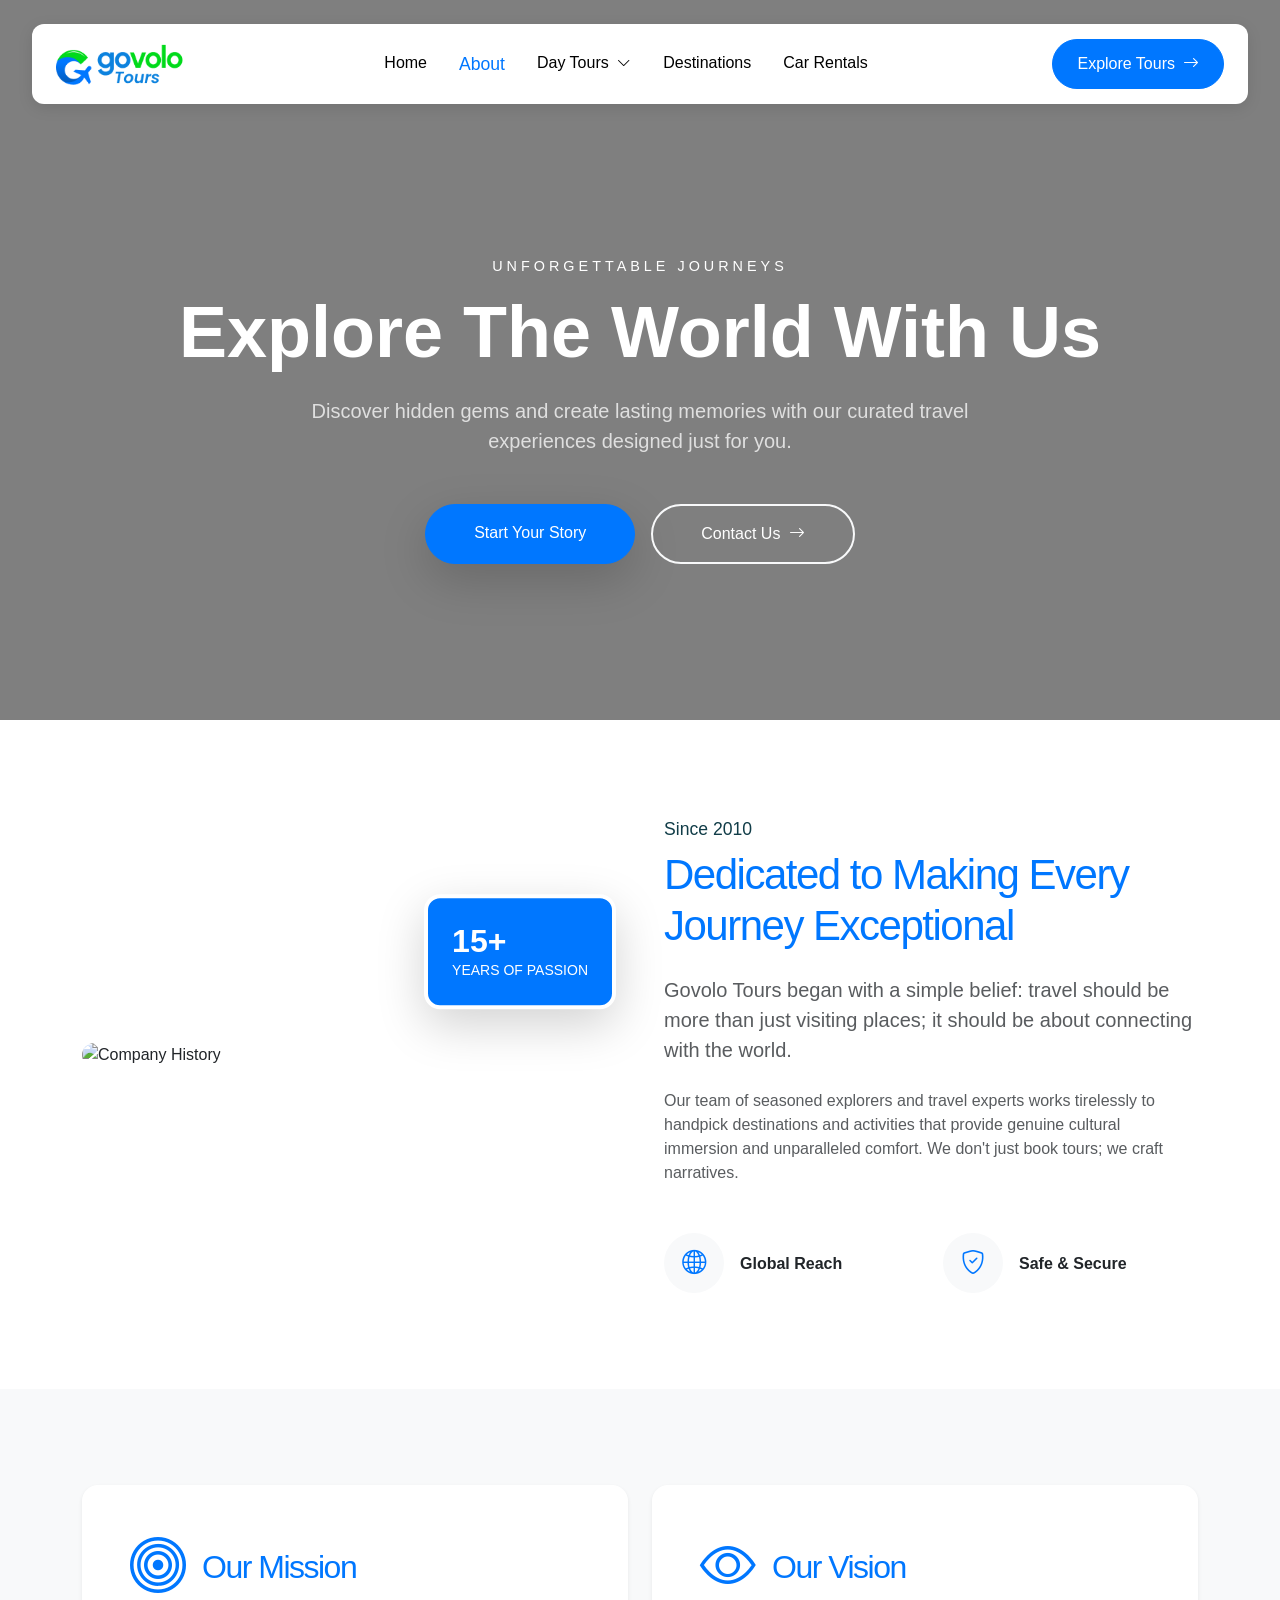
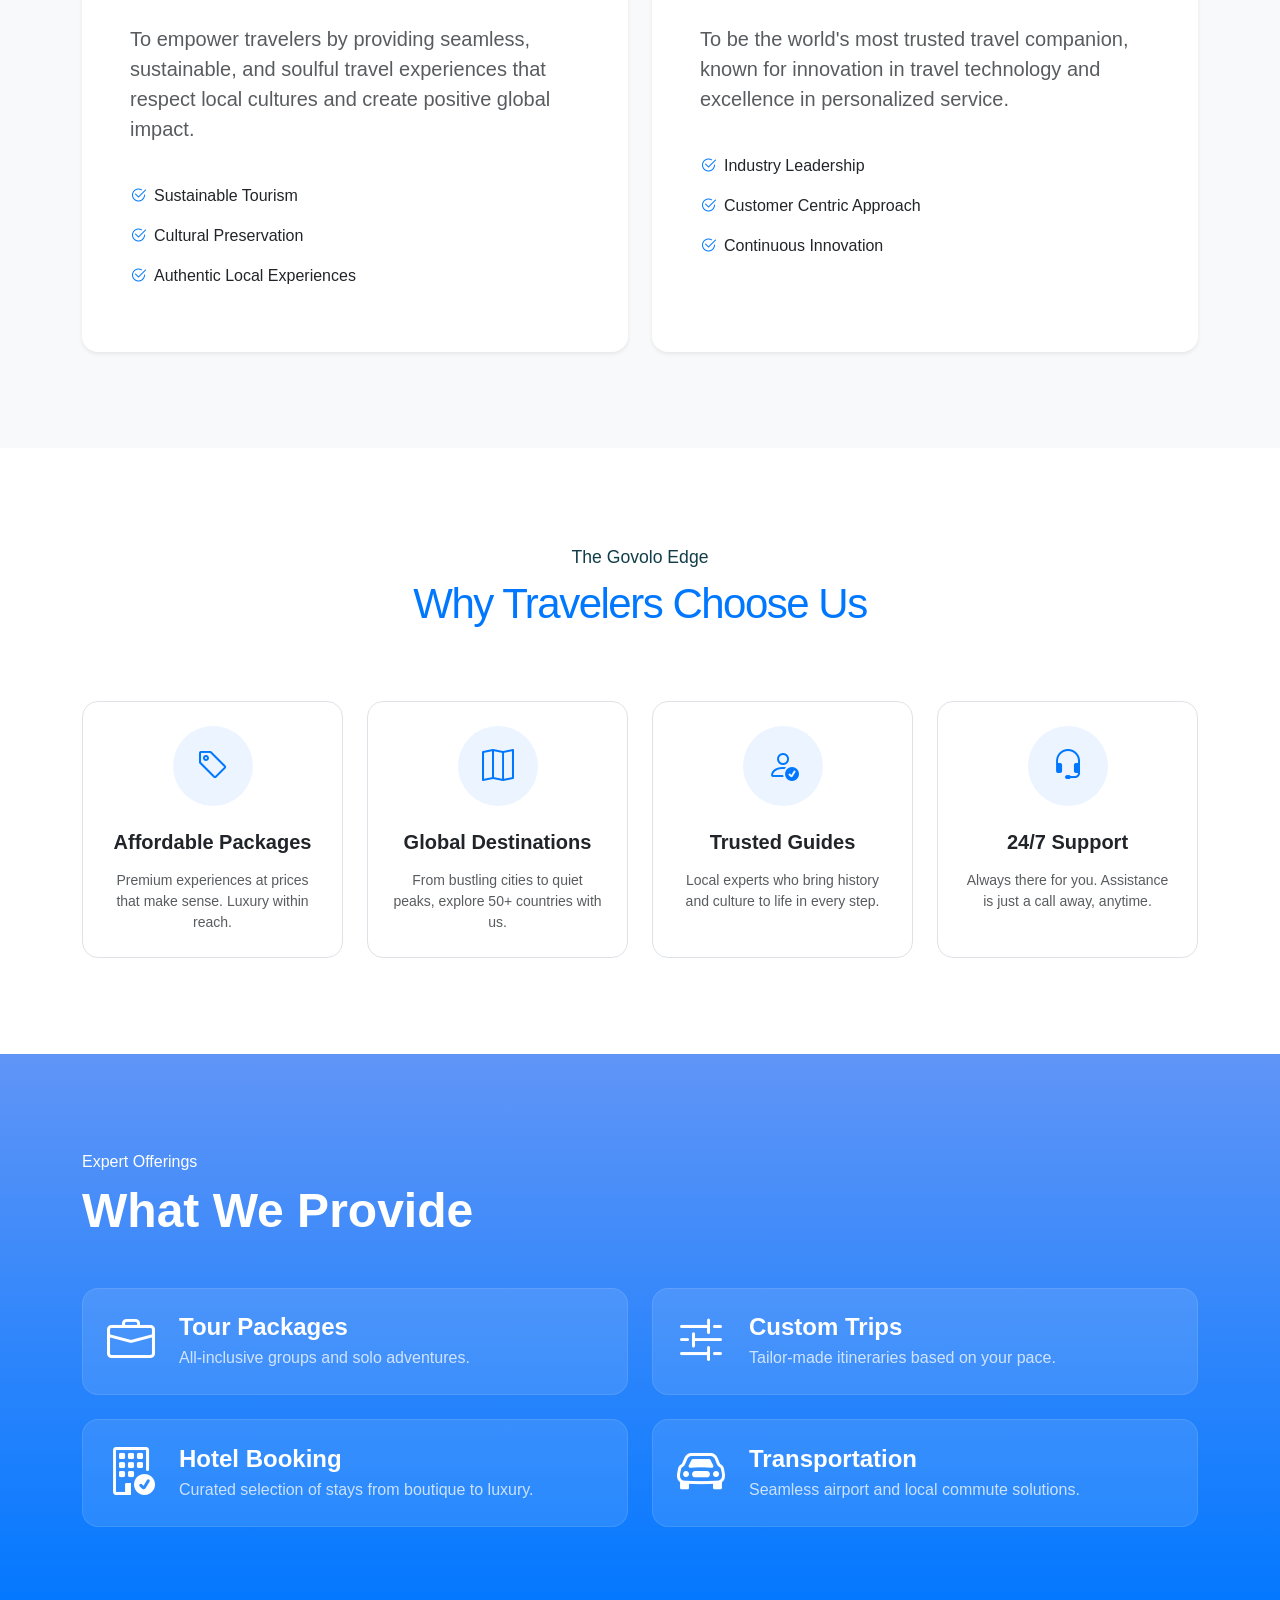
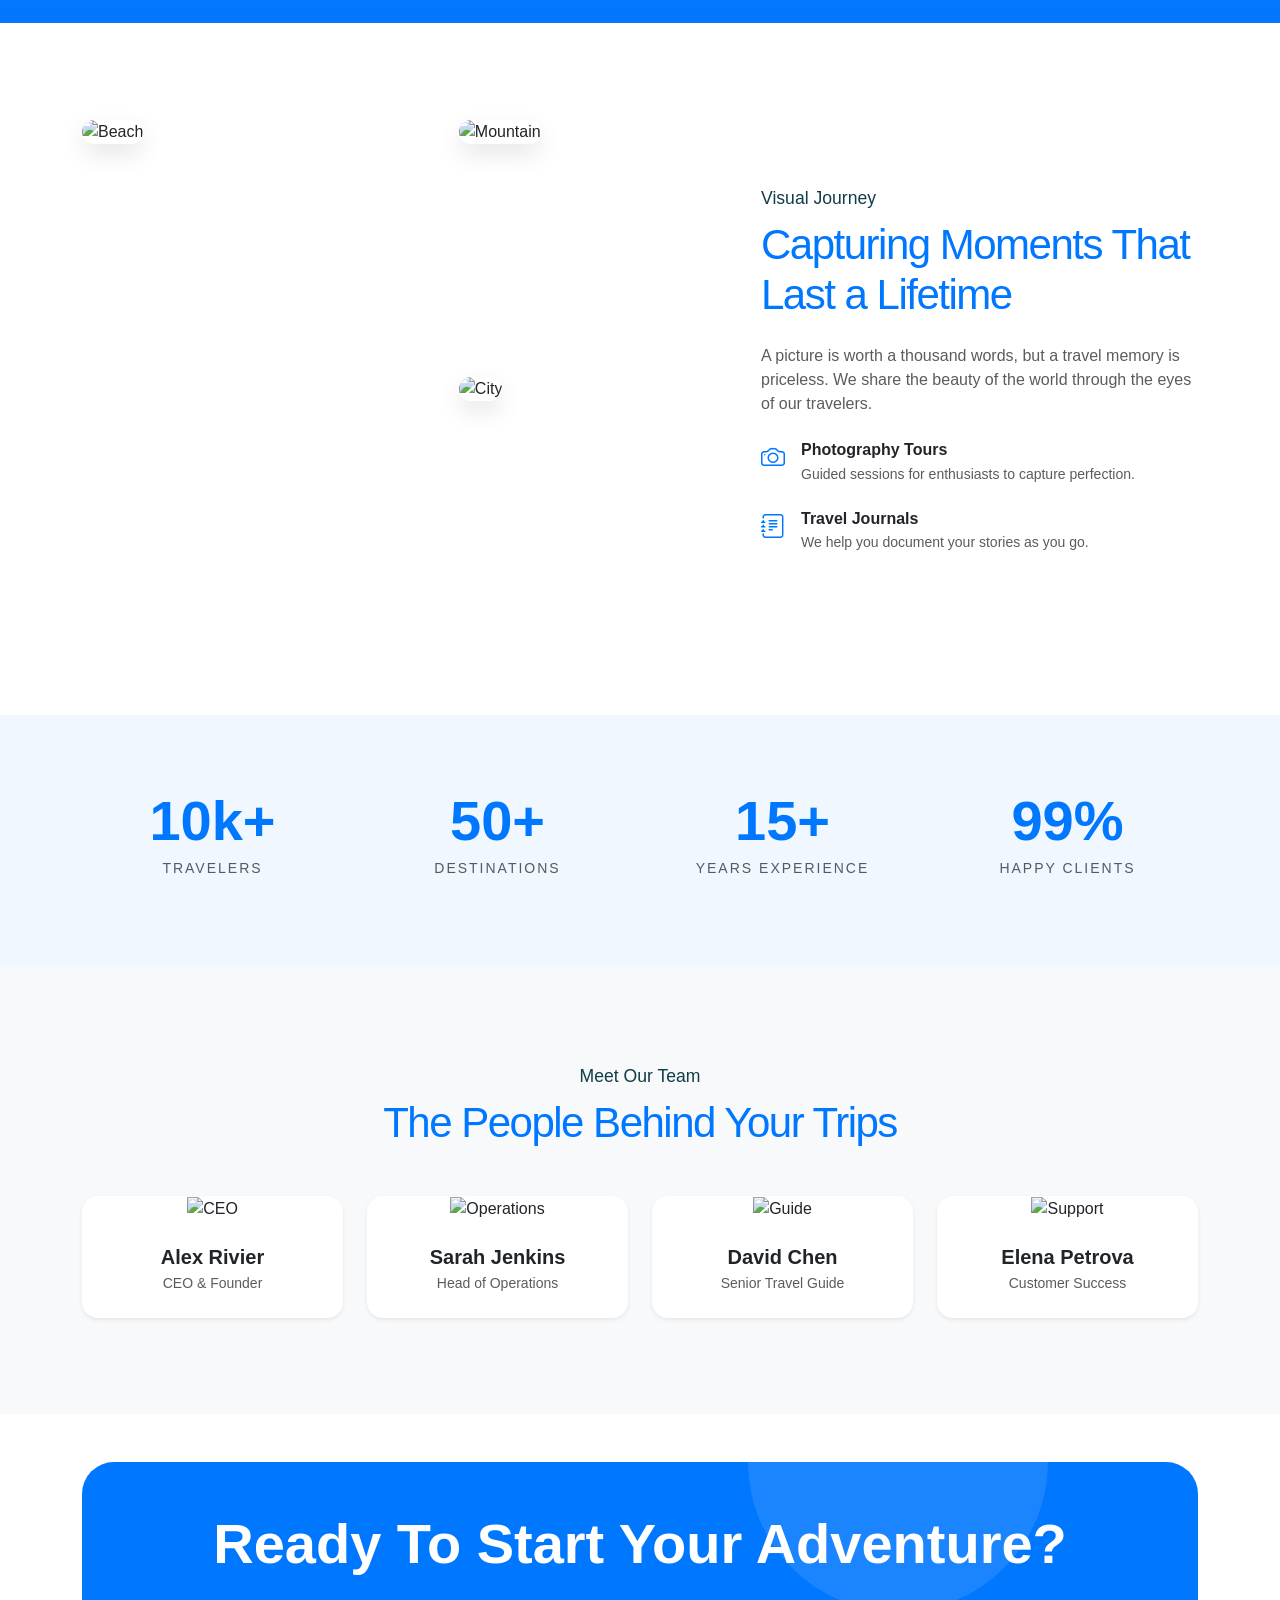
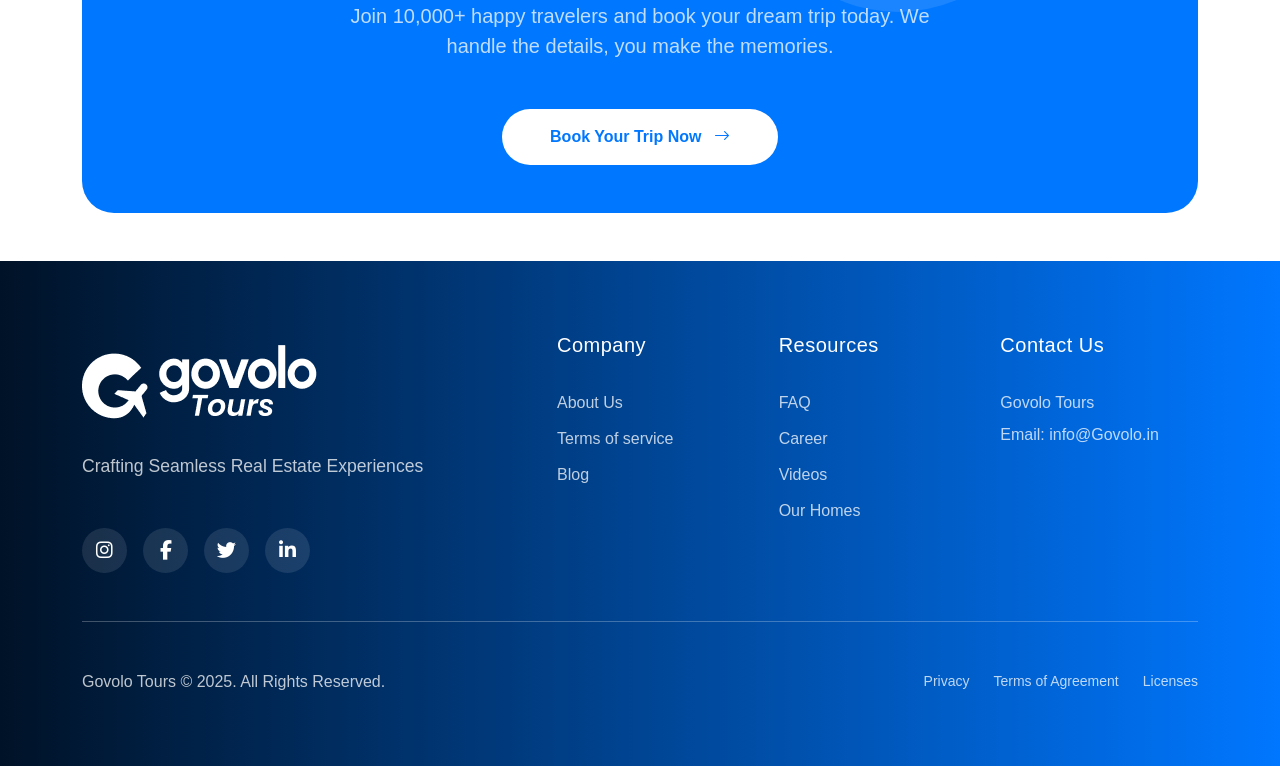
==== aboutus.html @ e5b19847 "about" ====
<!DOCTYPE html>
<html lang="en">

<head>
    <meta charset="UTF-8">
    <meta name="viewport" content="width=device-width, initial-scale=1.0">
    <title>About Us | Govolo Tours</title>
    <!-- Bootstrap 5 CSS -->
    <link href="https://cdn.jsdelivr.net/npm/bootstrap@5.3.2/dist/css/bootstrap.min.css" rel="stylesheet">
    <!-- Bootstrap Icons -->
    <link rel="stylesheet" href="https://cdn.jsdelivr.net/npm/bootstrap-icons@1.11.3/font/bootstrap-icons.min.css">
    <!-- Font Awesome -->
    <link rel="stylesheet" href="https://cdnjs.cloudflare.com/ajax/libs/font-awesome/6.4.2/css/all.min.css">
    <!-- Clash Grotesk Font -->
    <link href="https://api.fontshare.com/v2/css?f[]=clash-grotesk@400,500,600,700&display=swap" rel="stylesheet">
    <!-- AOS CSS -->
    <link href="https://unpkg.com/aos@2.3.4/dist/aos.css" rel="stylesheet">
    
    <!-- Custom CSS -->
    <link rel="stylesheet" href="style.css">
    <link rel="stylesheet" href="aboutus.css">
</head>

<body>

    <!-- Desktop & Mobile Navbar (Copied from index.html) -->
    <nav class="navbar navbar-expand-lg fixed-top custom-navbar navbar-scrolled">
        <div class="container-fluid px-3">
            <!-- Brand -->
            <a class="navbar-brand d-flex align-items-center" href="index.html">
                <img src="assets/Group_1.png" alt="Govolo Tours">
            </a>

            <!-- Mobile Toggle Button -->
            <button class="navbar-toggler border-0 shadow-none d-lg-none p-0" type="button" data-bs-toggle="offcanvas"
                data-bs-target="#mobileDrawer" aria-controls="mobileDrawer">
                <span class="navbar-toggler-icon"></span>
            </button>

            <!-- Desktop Menu -->
            <div class="collapse navbar-collapse d-none d-lg-flex" id="desktopNav">
                <ul class="navbar-nav mx-auto mb-2 mb-lg-0 gap-3">
                    <li class="nav-item">
                        <a class="nav-link" href="index.html">Home</a>
                    </li>
                    <li class="nav-item">
                        <a class="nav-link active" aria-current="page" href="aboutus.html">About</a>
                    </li>
                    <li class="nav-item dropdown hover-dropdown">
                        <a class="nav-link" href="#" role="button" aria-expanded="false">
                            Day Tours <i class="bi bi-chevron-down ms-1 small dropdown-icon"></i>
                        </a>
                        <ul class="dropdown-menu">
                            <li><a class="dropdown-item" href="#">City Tours</a></li>
                            <li><a class="dropdown-item" href="#">Nature Walks</a></li>
                            <li><hr class="dropdown-divider"></li>
                            <li><a class="dropdown-item" href="#">Special Offers</a></li>
                        </ul>
                    </li>
                    <li class="nav-item">
                        <a class="nav-link" href="#">Destinations</a>
                    </li>
                    <li class="nav-item">
                        <a class="nav-link" href="#">Car Rentals</a>
                    </li>
                </ul>
                <div class="d-flex align-items-center">
                    <button class="btn btn-primary rounded-pill px-4 nav-explore-btn" type="button">Explore Tours <i
                            class="bi bi-arrow-right ms-2 align-text-bottom"></i></button>
                </div>
            </div>
        </div>
    </nav>

    <!-- Custom Mobile Drawer (Offcanvas) -->
    <div class="offcanvas offcanvas-start custom-mobile-drawer border-0 shadow-sm" tabindex="-1" id="mobileDrawer"
        aria-labelledby="mobileDrawerLabel">
        <div class="offcanvas-header border-bottom-0 mt-2 px-4">
            <h5 class="offcanvas-title" id="mobileDrawerLabel">
                <img src="assets/Group_1.png" alt="Govolo Tours" style="height: 36px; width: auto;">
            </h5>
            <button type="button" class="btn-close shadow-none p-2" data-bs-dismiss="offcanvas"
                aria-label="Close"></button>
        </div>
        <div class="offcanvas-body px-4 pt-1">
            <div class="accordion accordion-flush mobile-nav-accordion" id="mobileNavAccordion">
                <div class="nav-item mb-3">
                    <a class="nav-link fs-5" href="index.html">Home</a>
                </div>
                <div class="nav-item mb-3">
                    <a class="nav-link active fs-5" href="aboutus.html">About</a>
                </div>
                <!-- Accordion for Mobile Dropdown -->
                <div class="accordion-item border-0 mb-3 bg-transparent">
                    <h2 class="accordion-header" id="headingDayTours">
                        <button class="accordion-button collapsed px-0 py-0 shadow-none bg-transparent fs-5"
                            type="button" data-bs-toggle="collapse" data-bs-target="#collapseDayTours"
                            aria-expanded="false" aria-controls="collapseDayTours">
                            Day Tours
                        </button>
                    </h2>
                    <div id="collapseDayTours" class="accordion-collapse collapse" aria-labelledby="headingDayTours"
                        data-bs-parent="#mobileNavAccordion">
                        <div class="accordion-body px-3 py-2 mt-2 border-start border-2 border-light">
                            <ul class="list-unstyled mb-0 d-flex flex-column gap-3">
                                <li><a href="#" class="text-decoration-none text-muted py-1 d-block nav-sublink">City Tours</a></li>
                                <li><a href="#" class="text-decoration-none text-muted py-1 d-block nav-sublink">Nature Walks</a></li>
                                <li><a href="#" class="text-decoration-none text-muted py-1 d-block nav-sublink">Special Offers</a></li>
                            </ul>
                        </div>
                    </div>
                </div>
                <div class="nav-item mb-3">
                    <a class="nav-link fs-5" href="#">Destinations</a>
                </div>
                <div class="nav-item mb-3">
                    <a class="nav-link fs-5" href="#">Car Rentals</a>
                </div>
            </div>

            <button
                class="btn btn-primary rounded-pill w-100 py-3 mt-4 fs-6 d-flex align-items-center justify-content-center mobile-explore-btn"
                type="button">
                Explore Tours <i class="bi bi-arrow-right ms-2"></i>
            </button>
        </div>
    </div>

    <section class="about-hero d-flex align-items-center justify-content-center text-center text-white">
        <div class="container" data-aos="fade-up" data-aos-duration="1000">
            <p class="hero-label text-uppercase tracking-wider mb-3">Unforgettable Journeys</p>
            <h1 class="display-2 fw-semibold mb-4 hero-main-title">Explore The World With Us</h1>
            <p class="lead mb-5 mx-auto opacity-75 hero-desc" style="max-width: 700px;">
                Discover hidden gems and create lasting memories with our curated travel experiences designed just for you.
            </p>
            <div class="d-flex justify-content-center gap-3">
                <a href="#about-company" class="btn btn-primary rounded-pill px-md-5 px-4 py-3 shadow-lg">Start Your Story</a>
                <a href="#" class="btn btn-outline-light rounded-pill px-md-5 px-3 py-3 text-white border-2">Contact Us <i class="bi bi-arrow-right ms-1"></i></a>
            </div>
        </div>
    </section>

    <section id="about-company" class="py-5 section-padding overflow-hidden">
        <div class="container py-lg-5">
            <div class="row align-items-center g-5">
                <div class="col-lg-6" data-aos="fade-right">
                    <div class="about-img-wrapper position-relative">
                        <img src="https://images.unsplash.com/photo-1488646953014-85cb44e25828?q=80&w=1935&auto=format&fit=crop" 
                             alt="Company History" class="img-fluid rounded-4 shadow-xl main-about-img">
                        <div class="experience-badge bg-primary text-white p-4 rounded-4 shadow-lg position-absolute bottom-0 end-0 translate-middle-y me-n4">
                            <h2 class="mb-0 fw-bold">15+</h2>
                            <p class="mb-0 text-uppercase small">Years of Passion</p>
                        </div>
                    </div>
                </div>
                <div class="col-lg-6" data-aos="fade-left">
                    <p class="section-subtitle">Since 2010</p>
                    <h2 class="section-title mb-4">Dedicated to Making Every Journey Exceptional</h2>
                    <p class="text-muted mb-4 lead font-secondary">
                        Govolo Tours began with a simple belief: travel should be more than just visiting places; it should be about connecting with the world.
                    </p>
                    <p class="text-muted mb-5">
                        Our team of seasoned explorers and travel experts works tirelessly to handpick destinations and activities that provide genuine cultural immersion and unparalleled comfort. We don't just book tours; we craft narratives.
                    </p>
                    <div class="row g-4">
                        <div class="col-sm-6">
                            <div class="d-flex align-items-center gap-3">
                                <div class="icon-box bg-light text-primary rounded-circle p-3">
                                    <i class="bi bi-globe2 fs-4"></i>
                                </div>
                                <h6 class="mb-0 fw-semibold">Global Reach</h6>
                            </div>
                        </div>
                        <div class="col-sm-6">
                            <div class="d-flex align-items-center gap-3">
                                <div class="icon-box bg-light text-primary rounded-circle p-3">
                                    <i class="bi bi-shield-check fs-4"></i>
                                </div>
                                <h6 class="mb-0 fw-semibold">Safe & Secure</h6>
                            </div>
                        </div>
                    </div>
                </div>
            </div>
        </div>
    </section>

    <section class="bg-light py-5 section-padding">
        <div class="container py-lg-5">
            <div class="row g-4">
                <div class="col-lg-6" data-aos="fade-up" data-aos-delay="100">
                    <div class="card border-0 rounded-4 shadow-sm h-100 p-4 p-md-5">
                        <div class="d-flex align-items-center mb-4">
                            <div class="mission-icon me-3">
                                <i class="bi bi-bullseye text-primary display-4"></i>
                            </div>
                            <h3 class="mb-0 section-title fs-2">Our Mission</h3>
                        </div>
                        <p class="text-muted fs-5">
                            To empower travelers by providing seamless, sustainable, and soulful travel experiences that respect local cultures and create positive global impact.
                        </p>
                        <ul class="list-unstyled mt-4 d-flex flex-column gap-3">
                            <li class="d-flex align-items-center gap-2"><i class="bi bi-check2-circle text-primary"></i> Sustainable Tourism</li>
                            <li class="d-flex align-items-center gap-2"><i class="bi bi-check2-circle text-primary"></i> Cultural Preservation</li>
                            <li class="d-flex align-items-center gap-2"><i class="bi bi-check2-circle text-primary"></i> Authentic Local Experiences</li>
                        </ul>
                    </div>
                </div>
                <div class="col-lg-6" data-aos="fade-up" data-aos-delay="300">
                    <div class="card border-0 rounded-4 shadow-sm h-100 p-4 p-md-5">
                        <div class="d-flex align-items-center mb-4">
                            <div class="mission-icon me-3">
                                <i class="bi bi-eye text-primary display-4"></i>
                            </div>
                            <h3 class="mb-0 section-title fs-2">Our Vision</h3>
                        </div>
                        <p class="text-muted fs-5">
                            To be the world's most trusted travel companion, known for innovation in travel technology and excellence in personalized service.
                        </p>
                        <ul class="list-unstyled mt-4 d-flex flex-column gap-3">
                            <li class="d-flex align-items-center gap-2"><i class="bi bi-check2-circle text-primary"></i> Industry Leadership</li>
                            <li class="d-flex align-items-center gap-2"><i class="bi bi-check2-circle text-primary"></i> Customer Centric Approach</li>
                            <li class="d-flex align-items-center gap-2"><i class="bi bi-check2-circle text-primary"></i> Continuous Innovation</li>
                        </ul>
                    </div>
                </div>
            </div>
        </div>
    </section>

    <section class="py-5 section-padding">
        <div class="container py-lg-5 text-center">
            <p class="section-subtitle">The Govolo Edge</p>
            <h2 class="section-title mb-5">Why Travelers Choose Us</h2>
            <div class="row g-4 mt-2">
                <!-- Affordable Packages -->
                <div class="col-md-6 col-lg-3" data-aos="zoom-in" data-aos-delay="100">
                    <div class="feature-card p-4 rounded-4 border h-100 transition-all">
                        <div class="feature-icon-lg mb-4 text-primary bg-primary-light rounded-circle mx-auto">
                            <i class="bi bi-tag fs-2"></i>
                        </div>
                        <h5 class="fw-semibold mb-3">Affordable Packages</h5>
                        <p class="text-muted small mb-0">Premium experiences at prices that make sense. Luxury within reach.</p>
                    </div>
                </div>
                <!-- Worldwide Destinations -->
                <div class="col-md-6 col-lg-3" data-aos="zoom-in" data-aos-delay="200">
                    <div class="feature-card p-4 rounded-4 border h-100 transition-all">
                        <div class="feature-icon-lg mb-4 text-primary bg-primary-light rounded-circle mx-auto">
                            <i class="bi bi-map fs-2"></i>
                        </div>
                        <h5 class="fw-semibold mb-3">Global Destinations</h5>
                        <p class="text-muted small mb-0">From bustling cities to quiet peaks, explore 50+ countries with us.</p>
                    </div>
                </div>
                <!-- Trusted Guides -->
                <div class="col-md-6 col-lg-3" data-aos="zoom-in" data-aos-delay="300">
                    <div class="feature-card p-4 rounded-4 border h-100 transition-all">
                        <div class="feature-icon-lg mb-4 text-primary bg-primary-light rounded-circle mx-auto">
                            <i class="bi bi-person-check fs-2"></i>
                        </div>
                        <h5 class="fw-semibold mb-3">Trusted Guides</h5>
                        <p class="text-muted small mb-0">Local experts who bring history and culture to life in every step.</p>
                    </div>
                </div>
                <!-- 24/7 Support -->
                <div class="col-md-6 col-lg-3" data-aos="zoom-in" data-aos-delay="400">
                    <div class="feature-card p-4 rounded-4 border h-100 transition-all">
                        <div class="feature-icon-lg mb-4 text-primary bg-primary-light rounded-circle mx-auto">
                            <i class="bi bi-headset fs-2"></i>
                        </div>
                        <h5 class="fw-semibold mb-3">24/7 Support</h5>
                        <p class="text-muted small mb-0">Always there for you. Assistance is just a call away, anytime.</p>
                    </div>
                </div>
            </div>
        </div>
    </section>


    <section class="provide-section py-5 section-padding position-relative">
        <div class="container py-lg-5">
            <div class="row mb-5">
                <div class="col-lg-6">
                    <p class="text-white fw-medium mb-2">Expert Offerings</p>
                    <h2 class="display-5  mb-0">What We Provide</h2>
                </div>
            </div>
            <div class="row g-4 overflow-hidden">
                <div class="col-md-6" data-aos="fade-up" data-aos-delay="100">
                    <div class="service-strip d-flex align-items-center p-4 rounded-4 bg-white bg-opacity-10 border border-white border-opacity-10">
                        <div class="service-icon me-4 text-white">
                            <i class="bi bi-briefcase display-5"></i>
                        </div>
                        <div>
                            <h4 class="mb-1 fw-semibold">Tour Packages</h4>
                            <p class="mb-0 text-white shadow-none opacity-75">All-inclusive groups and solo adventures.</p>
                        </div>
                    </div>
                </div>
                <div class="col-md-6" data-aos="fade-up" data-aos-delay="200">
                    <div class="service-strip d-flex align-items-center p-4 rounded-4 bg-white bg-opacity-10 border border-white border-opacity-10">
                        <div class="service-icon me-4 text-white">
                            <i class="bi bi-sliders2 display-5"></i>
                        </div>
                        <div>
                            <h4 class="mb-1 fw-semibold">Custom Trips</h4>
                            <p class="mb-0 opacity-75">Tailor-made itineraries based on your pace.</p>
                        </div>
                    </div>
                </div>
                <div class="col-md-6" data-aos="fade-up" data-aos-delay="300">
                    <div class="service-strip d-flex align-items-center p-4 rounded-4 bg-white bg-opacity-10 border border-white border-opacity-10">
                        <div class="service-icon me-4 text-white">
                            <i class="bi bi-building-check display-5"></i>
                        </div>
                        <div>
                            <h4 class="mb-1 fw-semibold">Hotel Booking</h4>
                            <p class="mb-0 opacity-75">Curated selection of stays from boutique to luxury.</p>
                        </div>
                    </div>
                </div>
                <div class="col-md-6" data-aos="fade-up" data-aos-delay="400">
                    <div class="service-strip d-flex align-items-center p-4 rounded-4 bg-white bg-opacity-10 border border-white border-opacity-10">
                        <div class="service-icon me-4 text-white">
                            <i class="bi bi-car-front display-5"></i>
                        </div>
                        <div>
                            <h4 class="mb-1 fw-semibold">Transportation</h4>
                            <p class="mb-0 opacity-75">Seamless airport and local commute solutions.</p>
                        </div>
                    </div>
                </div>
            </div>
        </div>
    </section>

    <section class="py-5 section-padding">
        <div class="container py-lg-5">
            <div class="row align-items-center g-md-5 g-3">
                <div class="col-lg-7" data-aos="fade">
                    <div class="collage-grid">
                        <div class="collage-item item-1">
                            <img src="https://images.unsplash.com/photo-1507525428034-b723cf961d3e?q=80&w=1473" alt="Beach" class="rounded-4">
                        </div>
                        <div class="collage-item item-2">
                            <img src="https://images.unsplash.com/photo-1519046904884-53103b34b206?q=80&w=1470" alt="Mountain" class="rounded-4">
                        </div>
                        <div class="collage-item item-3">
                            <img src="https://images.unsplash.com/photo-1533105079780-92b9be482077?q=80&w=1374" alt="City" class="rounded-4">
                        </div>
                    </div>
                </div>
                <div class="col-lg-5" data-aos="fade">
                    <p class="section-subtitle">Visual Journey</p>
                    <h2 class="section-title mb-4">Capturing Moments That Last a Lifetime</h2>
                    <p class="text-muted mb-4">
                        A picture is worth a thousand words, but a travel memory is priceless. We share the beauty of the world through the eyes of our travelers.
                    </p>
                    <div class="experience-list">
                        <div class="d-flex align-items-start gap-3 mb-4">
                            <i class="bi bi-camera text-primary fs-4"></i>
                            <div>
                                <h6 class="fw-semibold mb-1">Photography Tours</h6>
                                <p class="small text-muted mb-0">Guided sessions for enthusiasts to capture perfection.</p>
                            </div>
                        </div>
                        <div class="d-flex align-items-start gap-3">
                            <i class="bi bi-journal-text text-primary fs-4"></i>
                            <div>
                                <h6 class="fw-semibold mb-1">Travel Journals</h6>
                                <p class="small text-muted mb-0">We help you document your stories as you go.</p>
                            </div>
                        </div>
                    </div>
                </div>
            </div>
        </div>
    </section>

    

    <section class="stats-bg py-5">
        <div class="container py-4" data-aos="fade-up">
            <div class="row text-center g-4">
                <div class="col-6 col-md-3">
                    <h2 class="display-4  text-primary mb-1">10k+</h2>
                    <p class="text-uppercase small tracking-widest text-muted fw-medium">Travelers</p>
                </div>
                <div class="col-6 col-md-3">
                    <h2 class="display-4  text-primary mb-1">50+</h2>
                    <p class="text-uppercase small tracking-widest text-muted fw-medium">Destinations</p>
                </div>
                <div class="col-6 col-md-3">
                    <h2 class="display-4  text-primary mb-1">15+</h2>
                    <p class="text-uppercase small tracking-widest text-muted fw-medium">Years Experience</p>
                </div>
                <div class="col-6 col-md-3">
                    <h2 class="display-4  text-primary mb-1">99%</h2>
                    <p class="text-uppercase small tracking-widest text-muted fw-medium">Happy Clients</p>
                </div>
            </div>
        </div>
    </section>

    <section class="py-5 section-padding bg-light">
        <div class="container py-lg-5">
            <div class="text-center mb-5">
                <p class="section-subtitle">Meet Our Team</p>
                <h2 class="section-title">The People Behind Your Trips</h2>
            </div>
            <div class="row g-4">
                <div class="col-md-6 col-lg-3" data-aos="fade-up" data-aos-delay="100">
                    <div class="team-card bg-white rounded-4 overflow-hidden border-0 shadow-sm text-center">
                        <img src="https://randomuser.me/api/portraits/men/1.jpg" alt="CEO" class="img-fluid w-100">
                        <div class="p-4">
                            <h5 class="fw-semibold mb-1">Alex Rivier</h5>
                            <p class="text-muted small mb-0">CEO & Founder</p>
                        </div>
                    </div>
                </div>
                <div class="col-md-6 col-lg-3" data-aos="fade-up" data-aos-delay="200">
                    <div class="team-card bg-white rounded-4 overflow-hidden border-0 shadow-sm text-center">
                        <img src="https://randomuser.me/api/portraits/women/2.jpg" alt="Operations" class="img-fluid w-100">
                        <div class="p-4">
                            <h5 class="fw-semibold mb-1">Sarah Jenkins</h5>
                            <p class="text-muted small mb-0">Head of Operations</p>
                        </div>
                    </div>
                </div>
                <div class="col-md-6 col-lg-3" data-aos="fade-up" data-aos-delay="300">
                    <div class="team-card bg-white rounded-4 overflow-hidden border-0 shadow-sm text-center">
                        <img src="https://randomuser.me/api/portraits/men/3.jpg" alt="Guide" class="img-fluid w-100">
                        <div class="p-4">
                            <h5 class="fw-semibold mb-1">David Chen</h5>
                            <p class="text-muted small mb-0">Senior Travel Guide</p>
                        </div>
                    </div>
                </div>
                <div class="col-md-6 col-lg-3" data-aos="fade-up" data-aos-delay="400">
                    <div class="team-card bg-white rounded-4 overflow-hidden border-0 shadow-sm text-center">
                        <img src="https://randomuser.me/api/portraits/women/4.jpg" alt="Support" class="img-fluid w-100">
                        <div class="p-4">
                            <h5 class="fw-semibold mb-1">Elena Petrova</h5>
                            <p class="text-muted small mb-0">Customer Success</p>
                        </div>
                    </div>
                </div>
            </div>
        </div>
    </section>

    <section class="py-5">
        <div class="container">
            <div class="cta-box bg-primary rounded-5 p-5 text-center text-white position-relative overflow-hidden" data-aos="zoom-in">
                <div class="position-relative z-1">
                    <h2 class="display-4 fw-bold mb-4">Ready To Start Your Adventure?</h2>
                    <p class="fs-5 mb-5 opacity-75 mx-auto" style="max-width: 600px;">
                        Join 10,000+ happy travelers and book your dream trip today. We handle the details, you make the memories.
                    </p>
                    <a href="#" class="btn btn-white rounded-pill px-md-5 px-4 py-3 fw-semibold text-primary">Book Your Trip Now <i class="bi bi-arrow-right ms-2"></i></a>
                </div>
                <div class="cta-circle position-absolute top-0 end-0 translate-middle"></div>
            </div>
        </div>
    </section>

    <footer class="footer-section text-white py-5">
        <div class="container py-4">
            <div class="row g-4 gy-5">
                <div class="col-lg-5">
                    <div class="footer-logo mb-4">
                        <img src="assets/footerlogo.png" alt="Govolo Tours Logo" class="img-fluid rounded-2" style="max-height: 120px;">
                    </div>
                    <p class="footer-desc text-white pe-lg-5 mb-5 opacity-75">
                        Crafting Seamless Real Estate Experiences
                    </p>
                    <div class="social-links d-flex gap-3 mt-4">
                        <a href="#" class="social-icon text-white"><i class="fab fa-instagram"></i></a>
                        <a href="#" class="social-icon text-white"><i class="fab fa-facebook-f"></i></a>
                        <a href="#" class="social-icon text-white"><i class="fab fa-twitter"></i></a>
                        <a href="#" class="social-icon text-white"><i class="fab fa-linkedin-in"></i></a>
                    </div>
                </div>

                <div class="col-lg-7">
                    <div class="row g-4">
                        <div class="col-md-4">
                            <h5 class="nav-heading mb-4">Company</h5>
                            <ul class="list-unstyled footer-links">
                                <li><a href="aboutus.html" class="text-white text-decoration-none">About Us</a></li>
                                <li><a href="#" class="text-white text-decoration-none">Terms of service</a></li>
                                <li><a href="#" class="text-white text-decoration-none">Blog</a></li>
                            </ul>
                        </div>
                        <div class="col-md-4">
                            <h5 class="nav-heading mb-4">Resources</h5>
                            <ul class="list-unstyled footer-links">
                                <li><a href="#" class="text-white text-decoration-none">FAQ</a></li>
                                <li><a href="#" class="text-white text-decoration-none">Career</a></li>
                                <li><a href="#" class="text-white text-decoration-none">Videos</a></li>
                                <li><a href="#" class="text-white text-decoration-none">Our Homes</a></li>
                            </ul>
                        </div>
                        <div class="col-md-4">
                            <h5 class="nav-heading mb-4">Contact Us</h5>
                            <p class="mb-2 opacity-75">Govolo Tours</p>
                            <p class="mb-0 opacity-75">Email: info@Govolo.in</p>
                        </div>
                    </div>
                </div>
            </div>

            <hr class="footer-divider my-5">

            <div class="row align-items-center gy-3 text-center text-md-start">
                <div class="col-md-6">
                    <p class="copyright mb-0 opacity-75">Govolo Tours &copy; 2025. All Rights Reserved.</p>
                </div>
                <div class="col-md-6">
                    <div class="d-flex justify-content-center justify-content-md-end gap-4 footer-legal-links">
                        <a href="#" class="text-white text-decoration-none small opacity-75">Privacy</a>
                        <a href="#" class="text-white text-decoration-none small opacity-75">Terms of Agreement</a>
                        <a href="#" class="text-white text-decoration-none small opacity-75">Licenses</a>
                    </div>
                </div>
            </div>
        </div>
    </footer>

    <!-- Scripts -->
    <script src="https://cdnjs.cloudflare.com/ajax/libs/jquery/3.7.1/jquery.min.js"></script>
    <script src="https://unpkg.com/aos@2.3.4/dist/aos.js"></script>
    <script src="https://cdn.jsdelivr.net/npm/bootstrap@5.3.2/dist/js/bootstrap.bundle.min.js"></script>
    <script>
        AOS.init({
            duration: 800,
            easing: 'ease-in-out',
            once: true
        });
    </script>

</body>

</html>
---- style.css ----
/* Color Variables */
:root {
    --primary-blue: #0077FF;
    --navbar-bg: #fff9f9c6;
    --pure-white: #FFFFFF;
    --hover-blue: #2f8bf5;
    --light-gray: #f8f9fa;
    --text-dark: #212529;
}

body {
    font-family: 'Clash Grotesk', sans-serif;
    margin: 0;
    padding: 0;
    overflow-x: hidden;
    color: var(--text-dark);
}

/* Typography Overrides */
h1,
h2,
h3,
h4,
h5,
h6 {
    font-weight: 600;
}

/* ===== Reusable Section Headings ===== */
.section-subtitle {
    font-size: 1.1rem;
    font-weight: 400;
    color: #113D48;
    margin-bottom: 0.5rem;
    font-family: 'Clash Grotesk', sans-serif;
}

.section-title {
    font-size: 42px;
    letter-spacing: -1.5px;
    font-weight: 500;
    color: var(--primary-blue);
    line-height: 1.2;
    margin-bottom: 0;
    font-family: 'Clash Grotesk', sans-serif;
}

@media (max-width: 991px) {
    .section-title {
        font-size: 2.5rem;
    }
}

.text-primary {
    color: var(--primary-blue) !important;
}

.bg-primary {
    background-color: var(--primary-blue) !important;
}

.btn-primary {
    background-color: var(--primary-blue);
    border-color: var(--primary-blue);
}

.btn-primary:hover,
.btn-primary:focus {
    background-color: var(--hover-blue);
    border-color: var(--hover-blue);
}

.text-info {
    color: #40c4ff !important;
}




.navbar-brand img {
    height: clamp(2.5rem, 4vw, 3.5rem);
    width: auto;
}


.custom-navbar {
    /* background-color: var(--navbar-bg); */
    background-color: transparent;

    backdrop-filter: blur(20px);
    border-radius: 12px;
    margin: 1.5rem auto;
    width: 95%;
    max-width: 1400px;
    padding: 0.6rem 0.5rem;
    box-shadow: 0 4px 15px rgba(0, 0, 0, 0.05);
    transition: all 0.3s ease;
    
}

/* Scrolled Navbar Style */
.custom-navbar.navbar-scrolled {
    background-color: #ffffff !important;
    backdrop-filter: none !important;
    box-shadow: 0 4px 15px rgba(0, 0, 0, 0.1) !important;
}

.custom-navbar.navbar-scrolled .nav-link {
    color: #000000 !important;
}

.custom-navbar.navbar-scrolled .navbar-toggler-icon {
    filter: none !important;
}

/* Ensure default toggler is white */
.navbar-toggler-icon {
    filter: invert(1) brightness(200%);
    transition: filter 0.3s ease;
}

@media (max-width: 991px) {
    .custom-navbar {
        padding: 0.5rem 0.5rem;
        margin: 1rem auto;
        border-radius: 10px;
    }
}

.navbar-nav .nav-link {
    color: #ffffff;
    font-weight: 400;
    font-size: 1rem;
    transition: color 0.5s ease-in-out;
}

.navbar-nav .nav-link:hover{
    color: var(--primary-blue) !important;

}
.navbar-nav .nav-link.active {
    color: var(--primary-blue) !important;
    font-size: 1.1rem;
}

.govolo-brand {
    color: var(--text-dark);
    letter-spacing: -0.5px;
}

.dropdown-icon {
    vertical-align: middle;
    transition: transform 0.2s;
}

@media (min-width: 992px) {
    .hover-dropdown:hover .dropdown-menu {
        display: block;
        margin-top: 0;
        animation: fadeIn 0.15s ease-in-out;
    }

    .hover-dropdown:hover .dropdown-icon {
        transform: rotate(180deg);
    }
}

@keyframes fadeIn {
    from {
        opacity: 0;
        transform: translateY(5px);
    }

    to {
        opacity: 1;
        transform: translateY(0);
    }
}

.dropdown-menu {
    border-radius: 8px;
    box-shadow: 0 4px 15px rgba(0, 0, 0, 0.08);
    border: 1px solid rgba(0, 0, 0, 0.05);
    padding: 0.5rem 0;
    min-width: 200px;
    /* z-index: 100; */
}

.dropdown-item {
    font-weight: 500;
    font-size: 0.95rem;
    padding: 0.5rem 1.25rem;
    color: #444;
    transition: all 0.2s;
    border-radius: 8px !important;
    /* background-color: red !important; */
}

.dropdown-item:hover {
    background-color: rgba(0, 119, 255, 0.05);
    color: var(--primary-blue);
}



.nav-explore-btn {
    font-weight: 400 !important;
    font-size: 16px !important;
    display: flex;
    padding: 12px;
    align-items: center;
    justify-content: center;
    align-self: center;

    font-family: 'Clash Grotesk', sans-serif !important;

}

.custom-mobile-drawer {
    width: 85% !important;
    max-width: 380px;
    border-top-right-radius: 16px;
    border-bottom-right-radius: 16px;
    background-color: var(--pure-white);
    /* background-color: transparent; */
    backdrop-filter: blur(20px);

}

.custom-mobile-drawer .nav-link {
    padding-left: 0;
    color: #111;
}

.accordion-button::after {
    background-size: 1rem;
    color: var(--text-dark);
}

.accordion-button:not(.collapsed)::after {
    filter: brightness(0) saturate(100%) invert(32%) sepia(87%) saturate(3089%) hue-rotate(204deg) brightness(101%) contrast(106%);
}

.accordion-button:not(.collapsed) {
    color: var(--primary-blue);
    background-color: transparent;
    box-shadow: none;
}

.nav-sublink {
    font-size: 1rem;
    transition: color 0.2s;
}

.nav-sublink:hover {
    color: var(--primary-blue) !important;
}


/* ===== Hero Section ===== */
.hero-section {
    min-height: 100svh;
}

.hero-content-box {
    text-shadow: 0 2px 8px rgba(0, 0, 0, 0.25);
}

.hero-subtitle {
    letter-spacing: 0.5px;
    opacity: 0.95;
    font-size: 18px;
    font-weight: 400 !important;
}

.hero-title {
    letter-spacing: -1px;
    font-weight: 500 !important;
    font-size: 4rem;
}

.action-btn {
    font-weight: 400 !important;
    transition: all 0.3s ease;
}

.hover-fill:hover {
    background-color: var(--pure-white) !important;
    color: var(--text-dark) !important;
    border-color: var(--pure-white) !important;
}






.slider-bg-container {
    background-color: #000;
    /* Prevent white flash behind images */
}

.slider-bg {
    position: absolute;
    top: 0;
    left: 0;
    width: 100%;
    height: 100%;
    background-size: cover;
    background-position: center;
    background-repeat: no-repeat;
    opacity: 0;
    transition: opacity 1s ease-in-out;
    z-index: 0;
    pointer-events: none;
}



/* .slider-bg {
    position: absolute;
    top: 0;
    left: 0;
    width: 100%;
    height: 100%;

    object-fit: cover;   

    opacity: 0;
    transition: opacity 1s ease-in-out;
    z-index: 0;
    pointer-events: none;
} */

.slider-bg::after {
    content: '';
    position: absolute;
    top: 0;
    left: 0;
    width: 100%;
    height: 100%;
    background: linear-gradient(0deg, rgba(13, 13, 13, 0.5) 0%, rgba(39, 39, 39, 0.392) 50%, rgba(31, 30, 30, 0.529) 100%);
    z-index: 1;
}

.slider-bg.active {
    opacity: 1;
    z-index: 2;
}

/* ===== Slider Arrows Controls (Vertical Stack) ===== */
.pointer-events-none {
    pointer-events: none;
}

.pointer-events-auto {
    pointer-events: auto;
}

.slider-circle {
    width: 50px;
    height: 50px;
    background: rgba(255, 255, 255, 0.1);
    /* Frosted glass look */
    backdrop-filter: blur(8px);
    transition: all 0.3s;
    color: rgba(255, 255, 255, 0.85);
    border-color: rgba(255, 255, 255, 0.4) !important;
}

.slider-circle:hover {
    background: rgba(255, 255, 255, 0.25);
    transform: scale(1.05);
    color: #fff;
    border-color: #fff !important;
}

.track-line,
.track-indicator {
    transition: all 0.5s cubic-bezier(0.25, 0.8, 0.25, 1);
}







.filter-bar-wrapper {
    bottom: 2rem;
}

@media (min-width: 992px) {
    .filter-container {
        max-width: 1100px;
    }
}

.filter-bar {
    background-color: var(--pure-white);
    border-radius: 1rem !important;
}

.filter-label {
    letter-spacing: 0.5px;
    font-size: 0.75rem;
}

@media (max-width: 1199px) {

    /* Adjust for large tablets / small desktops */
    .filter-item {
        padding-left: 0.75rem !important;
        padding-right: 0.75rem !important;
    }

    .filter-item i {
        font-size: 1.1rem !important;
    }

    .custom-filter-dropdown .btn {
        font-size: 0.9rem !important;
    }

    .search-btn {
        padding: 0.5rem 1rem !important;
        font-size: 0.95rem !important;
        font-weight: 400 !important;
    }
}

@media (max-width: 991px) {

    /* Tablets */
    .filter-item {
        padding-left: 0.5rem !important;
        padding-right: 0.5rem !important;
    }

    .custom-filter-dropdown .btn {
        font-size: 0.8rem !important;
    }

    .filter-item i.bi-geo-alt,
    .filter-item i.bi-bicycle,
    .filter-item i.bi-clock {
        display: none !important;
        /* hide icon on real tight spaces if needed, or just make them smaller */
    }

    .filter-bar {
        padding: 0.5rem 0.5rem 0.5rem 1rem !important;
    }
}





.custom-filter-dropdown .dropdown-toggle::after {
    display: none;
    /* Hide default bootstrap arrow */
}

.custom-filter-dropdown .dropdown-menu {
    border-radius: 12px;
    box-shadow: 0 10px 30px rgba(0, 0, 0, 0.1) !important;
}

.custom-filter-dropdown .dropdown-item {
    font-size: 0.95rem;
    color: #444;
    padding: 0.6rem 1.2rem;
    transition: all 0.2s ease-in-out;
    background-color: var(--pure-white);
}

.custom-filter-dropdown .dropdown-item:hover,
.custom-filter-dropdown .dropdown-item:focus {
    background-color: var(--primary-blue) !important;
    color: var(--pure-white) !important;
}

.border-light {
    border-color: rgba(0, 0, 0, 0.08) !important;
}













/* ===== Tour Categories Section ===== */
.tour-categories-section {
    position: relative;
    z-index: 0;
}





.custom-arch-carousel .item {
    padding-top: 30px;
    padding-bottom: 70px;
}

.custom-arch-carousel .category-card {
    text-align: center;
    transition: transform 0.8s cubic-bezier(0.25, 0.8, 0.25, 1), opacity 0.8s ease;
    transform: translateY(60px) scale(0.85);
    opacity: 0;
}

.custom-arch-carousel .category-card img {
    border-radius: 20px;
    aspect-ratio: 1 / 1;
    object-fit: cover;
    width: 100%;
    box-shadow: 0 15px 35px rgba(0, 0, 0, 0.1);
    transition: all 0.6s cubic-bezier(0.25, 0.8, 0.25, 1);
}

.category-title {
    font-weight: 500;
    font-size: 1.4rem;
    color: var(--text-dark);
    letter-spacing: -0.5px;
}

.category-link {
    display: inline-block;
    color: var(--primary-blue);
    font-size: 0.9rem;
    font-weight: 500;
    text-decoration: underline;
    text-underline-offset: 6px;
    text-transform: capitalize;
    transition: color 0.2s;
}

.category-link:hover {
    color: var(--hover-blue);
}

/* Arch CSS Logic using dynamic classes added via JS */
.custom-arch-carousel .owl-item.item-center .category-card {
    transform: translateY(0px) scale(1.15);
    /* Highest in the arch */
    opacity: 1;
    z-index: 5;
    position: relative;
}

.custom-arch-carousel .owl-item.item-left-1 .category-card {
    transform: translateY(30px) scale(0.95) rotate(-4deg);
    opacity: 0.95;
    z-index: 4;
    position: relative;
}

.custom-arch-carousel .owl-item.item-left-2 .category-card {
    transform: translateY(70px) scale(0.8) rotate(-8deg);
    opacity: 0.8;
    z-index: 3;
    position: relative;
}

.custom-arch-carousel .owl-item.item-right-1 .category-card {
    transform: translateY(30px) scale(0.95) rotate(4deg);
    opacity: 0.95;
    z-index: 4;
    position: relative;
}

.custom-arch-carousel .owl-item.item-right-2 .category-card {
    transform: translateY(70px) scale(0.8) rotate(8deg);
    opacity: 0.8;
    z-index: 3;
    position: relative;
}

/* Base fallback for invisible/distant items */
.custom-arch-carousel .owl-item:not(.active) .category-card {
    transform: translateY(120px) scale(0.7);
    opacity: 0;
}

/* Custom Dots for Carousel */
.custom-arch-carousel .owl-dots {
    display: none !important;
}

.custom-arch-dots {
    margin-top: -10px;
    padding-bottom: 20px;
}

.custom-dot {
    width: 14px;
    height: 14px;
    border-radius: 50%;
    border: 2px solid #ccc;
    background: transparent;
    display: block;
    transition: all 0.3s ease;
    margin: 0 !important;
    padding: 0;
    cursor: pointer;
    outline: none !important;
}

.custom-dot.active {
    border-color: var(--primary-blue);
    background: var(--primary-blue);
}







/* ===== Plan Your Trip Section ===== */
.plan-trip-section {
    background-color: #DBECFF;
}



.plan-desc {
    font-size: 18px;
    line-height: 26px;
    color: #000000;
    font-weight: 400;
}

.feature-title {
    color: #113D48;
    font-weight: 500;
    /* matching reference typography dark tone */
}

.future-title+p {
    color: #000000;
    font-size: 16px;
    font-weight: 400;
}

.plan-btn {
    font-weight: 400 !important;
    font-size: 1rem;
    padding-left: 1.5rem !important;
    padding-right: 1.5rem !important;
}

.custom-dot:hover {
    border-color: var(--primary-blue);
}

/* ===== Top Destinations Section ===== */
.top-destinations-section {
    background-color: #ffffff;
}

.destinations-grid {
    display: grid;
    grid-template-columns: repeat(12, 1fr);
    grid-auto-rows: 240px;
    gap: 20px;
}

.dest-card {
    position: relative;
    border-radius: 20px;
    overflow: hidden;
    cursor: pointer;
    box-shadow: 0 10px 30px rgba(0, 0, 0, 0.08);
}

.dest-card img {
    width: 100%;
    height: 100%;
    object-fit: cover;
    transition: transform 0.4s cubic-bezier(0.25, 0.8, 0.25, 1);
}

.dest-card:hover img {
    transform: scale(1.08);
    /* Hover effect applied universally here */
}

.dest-overlay {
    position: absolute;
    bottom: 0;
    left: 0;
    width: 100%;
    height: 100%;
    background: linear-gradient(to top, rgba(0, 0, 0, 0.8) 0%, rgba(0, 0, 0, 0) 40%);
    display: flex;
    align-items: flex-end;
    padding: 25px;
    pointer-events: none;
}

.dest-title {
    color: #ffffff;
    font-size: 1.5rem;
    font-weight: 400;
    margin: 0;
    letter-spacing: 0.5px;
}

/* Specific Grid Spans for Desktop Masonry */
.dest-vietnam {
    grid-column: span 3;
    grid-row: span 1;
}

.dest-amsterdam {
    grid-column: span 3;
    grid-row: span 2;
}

.dest-oldrain {
    grid-column: span 4;
    grid-row: span 1;
}

.dest-paris {
    grid-column: span 2;
    grid-row: span 2;
}

.dest-water {
    grid-column: span 3;
    grid-row: span 1;
}

.dest-oceana {
    grid-column: span 2;
    grid-row: span 1;
}

.dest-greece {
    grid-column: span 2;
    grid-row: span 1;
}

/* Responsive adjustments */
@media (max-width: 991px) {
    .destinations-grid {
        grid-template-columns: repeat(6, 1fr);
        grid-auto-rows: 220px;
    }

    .dest-vietnam {
        grid-column: span 3;
    }

    .dest-amsterdam {
        grid-column: span 3;
    }

    .dest-oldrain {
        grid-column: span 6;
    }

    .dest-paris {
        grid-column: span 3;
    }

    .dest-water {
        grid-column: span 3;
    }

    .dest-oceana {
        grid-column: span 3;
    }

    .dest-greece {
        grid-column: span 3;
    }
}

@media (max-width: 767px) {
    .destinations-grid {
        display: flex;
        flex-direction: column;
    }

    .dest-card {
        height: 250px;
    }

    .dest-amsterdam,
    .dest-paris {
        height: 350px;
        /* Preserve tall look slightly on mobile */
    }
}




/* Mobile filter button */
.mobile-filter-btn {
    transition: transform 0.2s ease, box-shadow 0.2s ease;
}

.mobile-filter-btn:active {
    transform: scale(0.95);
}

/* Adjust title sizes on mobile */
@media (max-width: 991px) {
    .hero-title {
        font-size: 2.5rem;
    }
}

/* ===== Recent Packages Section ===== */
.recent-packages-section {
    background-color: #DBECFF;
    /* Light blue matching the reference */
}

.package-card {
    transition: transform 0.3s ease, box-shadow 0.3s ease;
    border: none;
    box-shadow: 0 10px 40px rgba(0, 0, 0, 0.05);
    /* very soft shadow */
}

.package-card:hover {
    transform: translateY(-8px);
    box-shadow: 0 15px 50px rgba(0, 0, 0, 0.1);
}

.package-img {
    height: 320px;
    width: 100%;
    border-radius: 30px !important;
}

.package-img img{

    border-radius: 0px 0px 15px 15px !important;
}

.package-title {
    color: #0A0A0A;
    letter-spacing: -0.5px;
    font-weight: 500 !important;
}
.price{
    font-weight: 500 !important;
}

.package-meta {
    border-color: rgba(0, 0, 0, 0.08) !important;
}

.package-meta span {
    display: flex;
    align-items: center;
    gap: 4px;
}

/* Specific precise styling for View Tour button font weight */
.package-btn {
    font-weight: 400 !important;
    font-size: 0.95rem;
    padding-left: 1.5rem !important;
    padding-right: 1.5rem !important;
}

.btn-see-all {
    transition: color 0.2s ease, border-color 0.2s ease;
}

.btn-see-all:hover {
    color: var(--primary-blue) !important;
    border-color: var(--primary-blue) !important;
}











/* ===== Special Offer Section ===== */
/* .special-offer-img {
    height: 100%;
    display: block;
    max-height: 500px;
    
  
    border: 2px solid red;
} */

.special-offer-img{
    display:block;
    width:100%;
    height:100%;
    object-fit:cover;
    max-height: 500px;

}



/* .special-offer-section .row .col-lg-4{
    border: 3px solid red;
}

.special-offer-section .row .col-lg-3{
    border: 3px solid red;
}

.special-offer-section .row .col-lg-5{
    border: 3px solid red;
} */


@media (min-width: 992px) {
    .special-offer-img {
        max-height: 500px;
    }
}

.offer-img {
    width: 100%;
    max-width: 380px;
    border-radius: 12px;
}

.airplane-icon-fixed {
    width: clamp(140px, 18vw, 260px);
    bottom: -100px;
    left: -100px;
    transform: rotate(15deg);
  
    /* border: 2px solid red !important; */
}

@media (max-width: 767px) {
    .airplane-icon-fixed {
        right: -10px;
        bottom: -15px;
        width: 35px;
    }
}



/* ===== Testimonial Section ===== */
.testimonial-section {
    background-color: #DBECFF; /* Light blue similar to reference */
}

.testimonial-card {
    transition: transform 0.3s ease, box-shadow 0.3s ease;
    border: none;
    box-shadow: 0 10px 40px rgba(0, 0, 0, 0.05);
    margin-top: 45px;
    padding: 2.5rem 1.5rem 2rem !important; /* Matches reference proportions */
    display: flex;
    flex-direction: column;
}

.testimonial-card:hover {
    transform: translateY(-8px);
    box-shadow: 0 15px 50px rgba(0, 0, 0, 0.1);
}

.testimonial-img-wrapper img {
    width: 100px !important;
    height: 100px !important;
    border-radius: 50%;
    object-fit: cover;
}

.testimonial-text {
    line-height: 1.6;
    margin-bottom: 1.5rem;
    font-size: 0.98rem;
}

.stars-area {
    min-height: 40px; /* designated area for stars */
}

/* Override Owl Carousel native elements if needed */
.testimonial-carousel .owl-stage-outer {
    padding-top: 50px; /* Ensure top image doesn't get clipped by hidden overflow */
}

/* ===== Testimonial Flexbox fixes ===== */
.testimonial-carousel .owl-stage {
    display: flex;
}

.testimonial-carousel .owl-item {
    display: flex;
    flex: 1 0 auto;
}






.special-offer-right{
    overflow: hidden; /* IMPORTANT: keeps gallery inside */
}

/* ===== Special Offer Tilted Gallery ===== */
.tilted-gallery-container {


    /* border: 2px solid red; */




    top:-2%;
    right:-20px;

    width:260px;

    display:grid;
    grid-template-columns:repeat(2,1fr);
    gap:14px;

    transform:rotate(18deg);
        animation: travelScroll 15s linear infinite;

}



@keyframes travelScroll{
    0%{
        transform:rotate(18deg) translateY(0);
    }

    100%{
        transform:rotate(18deg) translateY(-200px);
    }
}





.special-offer-right:hover .tilted-gallery-container{
    animation-play-state: paused;
}

.gallery-item {
    width: 100px;
    height: 130px !important;
    border-radius: 15px;
    overflow: hidden;
    /* border: 4px solid #fff; */
    box-shadow: 0 10px 25px rgba(0,0,0,0.2);
    transition: all 0.3s ease;
}

.gallery-item img {
    width: 100%;
    height: 100%;
    object-fit: cover;
}






/* Precise tilted arrangement like reference */
/* .item-1 { transform: rotate(-5deg) translate(-20px, 0); }
.item-2 { transform: rotate(10deg) translate(20px, -10px); }
.item-3 { transform: rotate(-8deg) translate(-40px, -20px); }
.item-4 { transform: rotate(5deg) translate(10px, -30px); }
.item-5 { transform: rotate(-12deg) translate(-60px, -40px); }
.item-6 { transform: rotate(15deg) translate(30px, -50px); } */

/* @media (max-width: 1199px) {
    .gallery-item { width: 90px; height: 120px; }
}

@media (max-width: 991px) {
    .tilted-gallery-container { width: 40%; }
    .gallery-item { width: 70px; height: 100px; }
} */

@media (max-width: 767px) {
    .tilted-gallery-container { display: none; } 
}














/* ===== Gallery Section ===== */
.gallery-section {
    background-color: #fff;
}

.gallery-img {
    height: clamp(200px, 30vw, 300px);
    width: 100%;
    object-fit: cover;
    transition: transform 0.5s ease, filter 0.3s ease;
    cursor: pointer;
}

.gallery-carousel .item {
    overflow: hidden;
}

.gallery-carousel .item:hover .gallery-img {
    transform: scale(1.1);
}




.footer-section {
    background: linear-gradient(90deg, #001227 0%, #0077FF 100%);
    font-family: 'Clash Grotesk', sans-serif !important;
    position: relative;
    overflow: hidden;
}

.footer-logo img {
    filter: brightness(0) invert(1); /* Ensure logo is white if it's the black version */
}

.footer-desc {
    font-size: 1.1rem;
    line-height: 1.6;
    color: #fff;
}

.nav-heading {
    font-weight: 400 !important; /* As requested */
    font-size: 1.25rem !important;
    letter-spacing: 0.5px !important;
    position: relative !important;
    padding-bottom: 10px !important;
}

.footer-links li {
    margin-bottom: 12px;
}

.footer-links a {
    font-weight: 300 !important; /* As requested */
    font-size: 1rem;
    transition: all 0.3s ease;
    display: inline-block;
    opacity: 0.75;
}

.footer-links a:hover {
    opacity: 1;
    transform: translateX(5px);
    color: #0077FF !important;
}

.social-icon {
    width: 45px;
    height: 45px;
    background: rgba(255, 255, 255, 0.1);
    display: flex;
    align-items: center;
    justify-content: center;
    border-radius: 50%;
    font-size: 1.2rem;
    transition: all 0.3s ease;
    text-decoration: none;
}

.social-icon:hover {
    background: #0077FF;
    transform: translateY(-5px);
    box-shadow: 0 5px 15px rgba(0, 119, 255, 0.4);
}

.footer-divider {
    border-top: 1px solid white;
}

.footer-legal-links a:hover {
    opacity: 1;
    color: #0077FF !important;
}

@media (max-width: 991px) {
    .footer-section {
        text-align: start;
    }
    .social-links {
        justify-content: start;
    }
    .footer-desc {
        padding-right: 0 !important;
    }
}


@media (max-width: 767px) {
.footer-logo img{
    max-height: 70px !important;
 
}
}
---- aboutus.css ----
/* Govolo Tours - About Us Custom Styling */

/* 1. Hero Section */
.about-hero {
    min-height: 80vh;
    background: linear-gradient(rgba(0, 0, 0, 0.5), rgba(0, 0, 0, 0.5)), 
                url('https://images.unsplash.com/photo-1469854523086-cc02fe5d8800?q=80&w=2021&auto=format&fit=crop') no-repeat center center;
    background-size: cover;
    background-attachment: fixed;
    padding-top: 100px;
}

.about-hero  .btn-outline-light:hover{
    color: black !important;
}

.hero-label {
    font-size: 0.9rem;
    letter-spacing: 4px;
    font-weight: 500;
}

.hero-main-title {
    line-height: 1.1;
    font-weight: 600;
}

.hero-desc {
    font-weight: 400;
}

@media (max-width: 768px) {
    .about-hero {
        min-height: 100vh;
    }
    .hero-main-title {
        font-size: 2.5rem;
    }
}

/* 2. Global Section Spacing */
.section-padding {
    padding-top: 80px;
    padding-bottom: 80px;
}

/* 3. About Company Elements */
.about-img-wrapper {
    z-index: 1;
}

.main-about-img {
    transition: transform 0.5s ease;
}

.about-img-wrapper:hover .main-about-img {
    transform: scale(1.02);
}

.experience-badge {
    min-width: 140px;
    border: 4px solid var(--pure-white);
}

.icon-box {
    width: 60px;
    height: 60px;
    display: flex;
    align-items: center;
    justify-content: center;
    transition: all 0.3s ease;
}

.icon-box:hover {
    background-color: var(--primary-blue) !important;
    color: var(--pure-white) !important;
    transform: rotate(10deg);
}

/* 4. Feature Cards (Why Choose Us) */
.feature-card {
    background: var(--pure-white);
    transition: all 0.4s cubic-bezier(0.165, 0.84, 0.44, 1);
}

.feature-card:hover {
    transform: translateY(-10px);
    box-shadow: 0 20px 40px rgba(0, 119, 255, 0.1);
    border-color: var(--primary-blue) !important;
}

.feature-icon-lg {
    width: 80px;
    height: 80px;
    display: flex;
    align-items: center;
    justify-content: center;
}

.bg-primary-light {
    background-color: rgba(0, 119, 255, 0.08);
}












.provide-section {
    background: linear-gradient(to top, var(--primary-blue), rgb(96, 149, 247));
    color: var(--pure-white);
}
.provide-section h2{
    font-weight: 600 !important;
}

/* 5. Service Strips */
.service-strip {
    transition: all 0.3s ease;
    cursor: default;
}

.service-strip:hover {
    background-color: rgba(0, 119, 255, 0.2) !important;
    transform: translateX(10px);
}

/* 6. Collage Grid (Travel Experience) */
.collage-grid {
    display: grid;
    grid-template-columns: repeat(12, 1fr);
    grid-template-rows: repeat(12, 1fr);
    height: 500px;
    gap: 15px;
}

.collage-item img {
    width: 100%;
    height: 100%;
    object-fit: cover;
    box-shadow: 0 10px 25px rgba(0, 0, 0, 0.1);
}

.collage-item.item-1 {
    grid-column: 1 / 8;
    grid-row: 1 / 13;
}

.collage-item.item-2 {
    grid-column: 8 / 13;
    grid-row: 1 / 7;
}

.collage-item.item-3 {
    grid-column: 8 / 13;
    grid-row: 7 / 13;
}

@media (max-width: 991px) {
    .collage-grid {
        height: 350px;
    }
}

@media (max-width: 768px) {
    .collage-grid {
        grid-template-columns: 1fr;
        grid-template-rows: auto;
        height: auto;
    }

    .collage-item {
        grid-column: auto !important;
        grid-row: auto !important;
    }

    .collage-item img {
        height: 250px;
    }
}












/* 7. Stats Section */
.stats-bg {
    background: #f0f7ff;
}

.stats-bg .display-4{
    font-weight: 600 !important;
}

.tracking-widest {
    letter-spacing: 2px;
}

/* 8. Team Cards */
.team-card {
    transition: all 0.3s ease;
}

.team-card img {
    transition: filter 0.3s ease, transform 0.5s ease;
}

.team-card:hover {
    transform: translateY(-5px);
    box-shadow: 0 15px 30px rgba(0,0,0,0.1) !important;
}

.team-card:hover img {
    filter: brightness(1.05);
}

/* 9. CTA Box */
.cta-box {
    background-color: var(--primary-blue) !important;
    position: relative;
    z-index: 1;
}

.btn-white {
    background-color: var(--pure-white);
    color: var(--primary-blue) !important;
    border: none;
    transition: all 0.3s ease;
}

.btn-white:hover {
    transform: scale(1.05);
    background-color: #f8f9fa;
}

.cta-circle {
    width: 300px;
    height: 300px;
    background: rgba(255, 255, 255, 0.1);
    border-radius: 50%;
    z-index: -1;
}

/* Typography Consistency */
.font-secondary {
    font-family: inherit;
    font-weight: 300;
}

/* Shadow Utility */
.shadow-xl {
    box-shadow: 0 25px 50px -12px rgba(0, 0, 0, 0.25);
}

/* Transitions */
.transition-all {
    transition: all 0.3s ease-in-out;
}
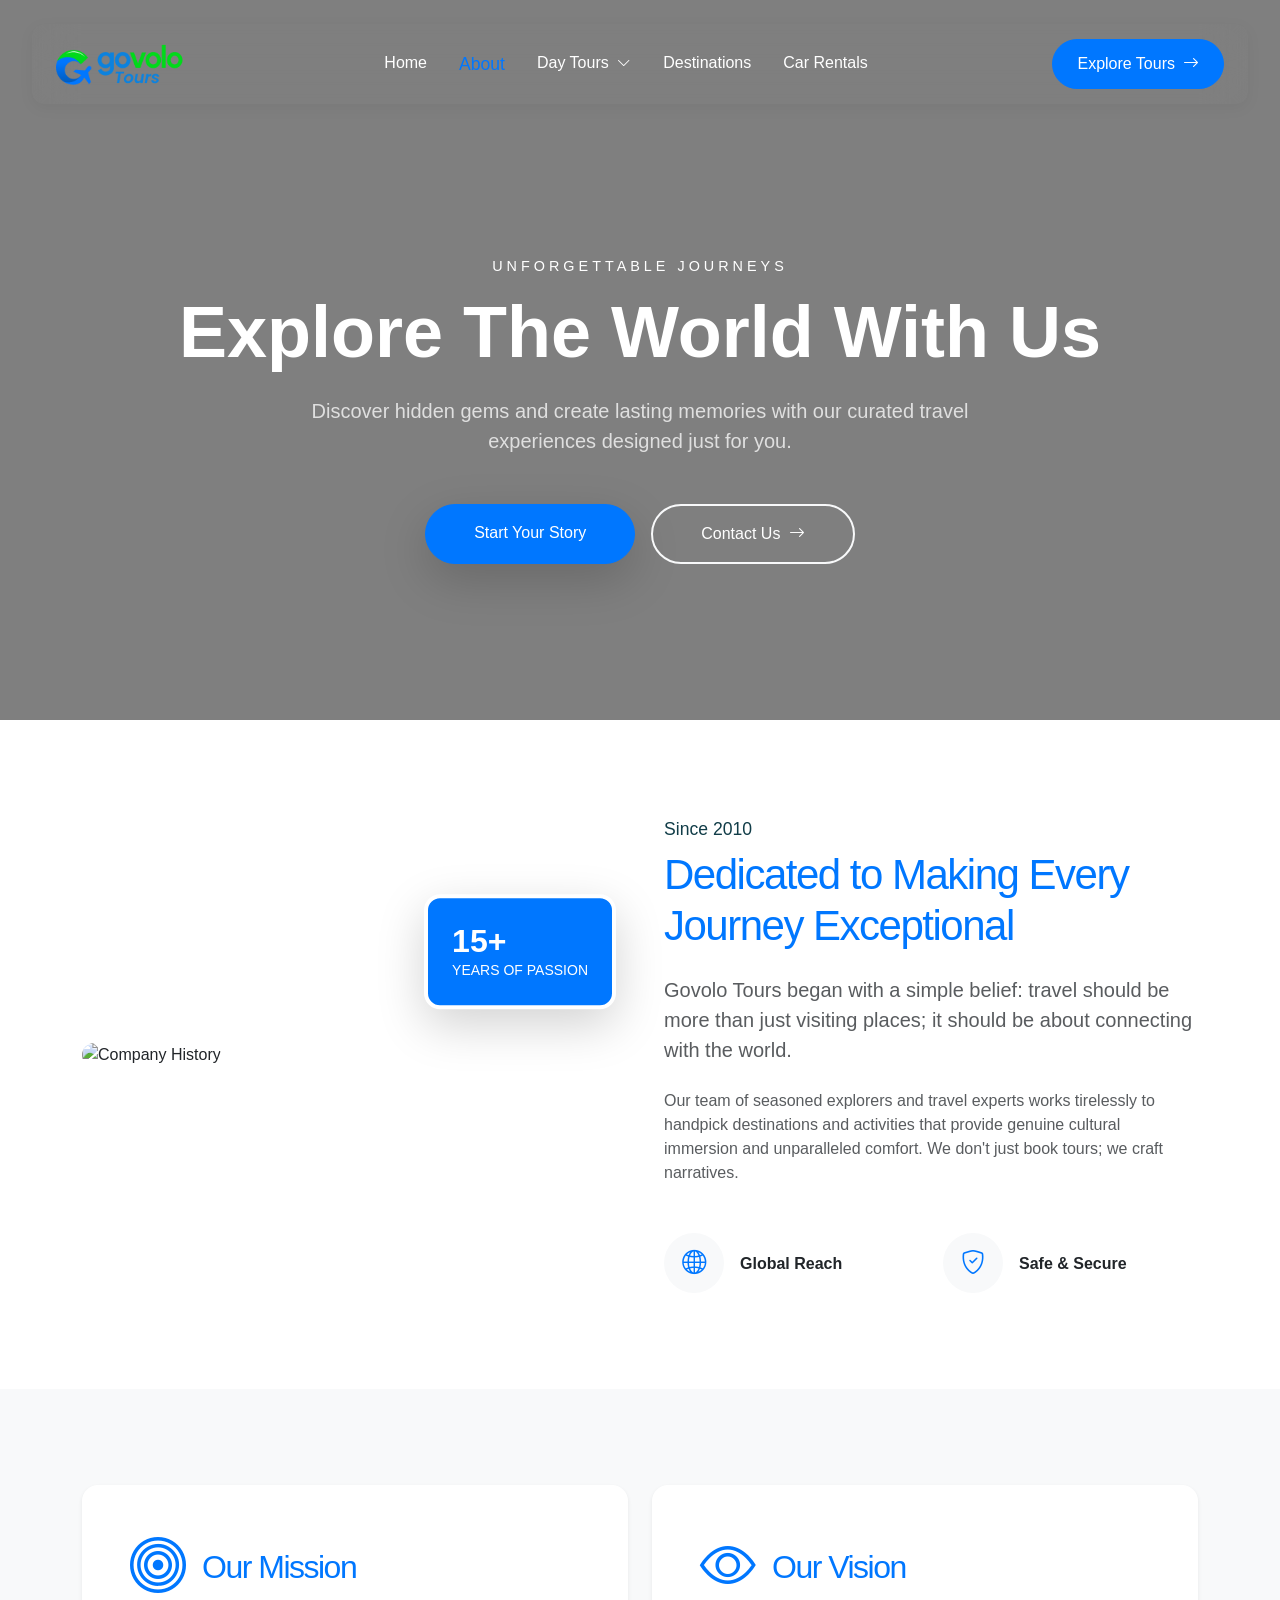
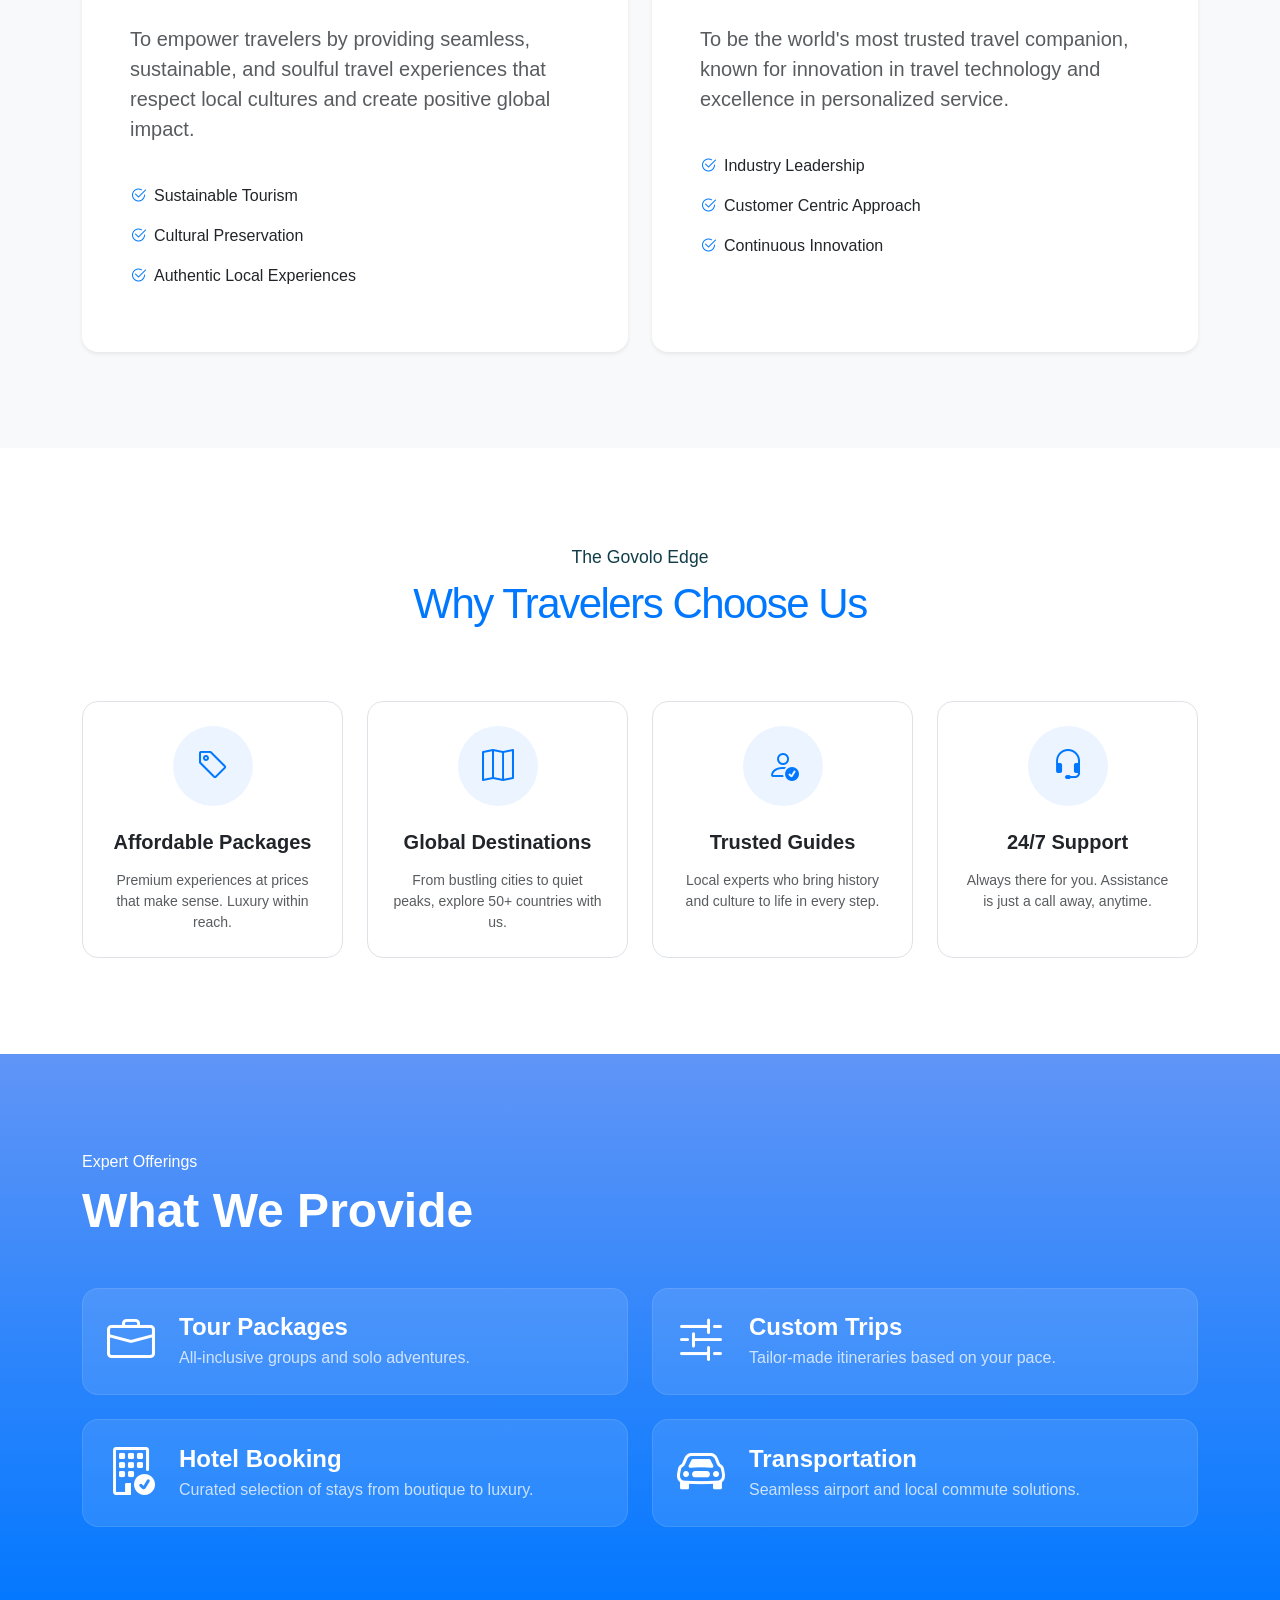
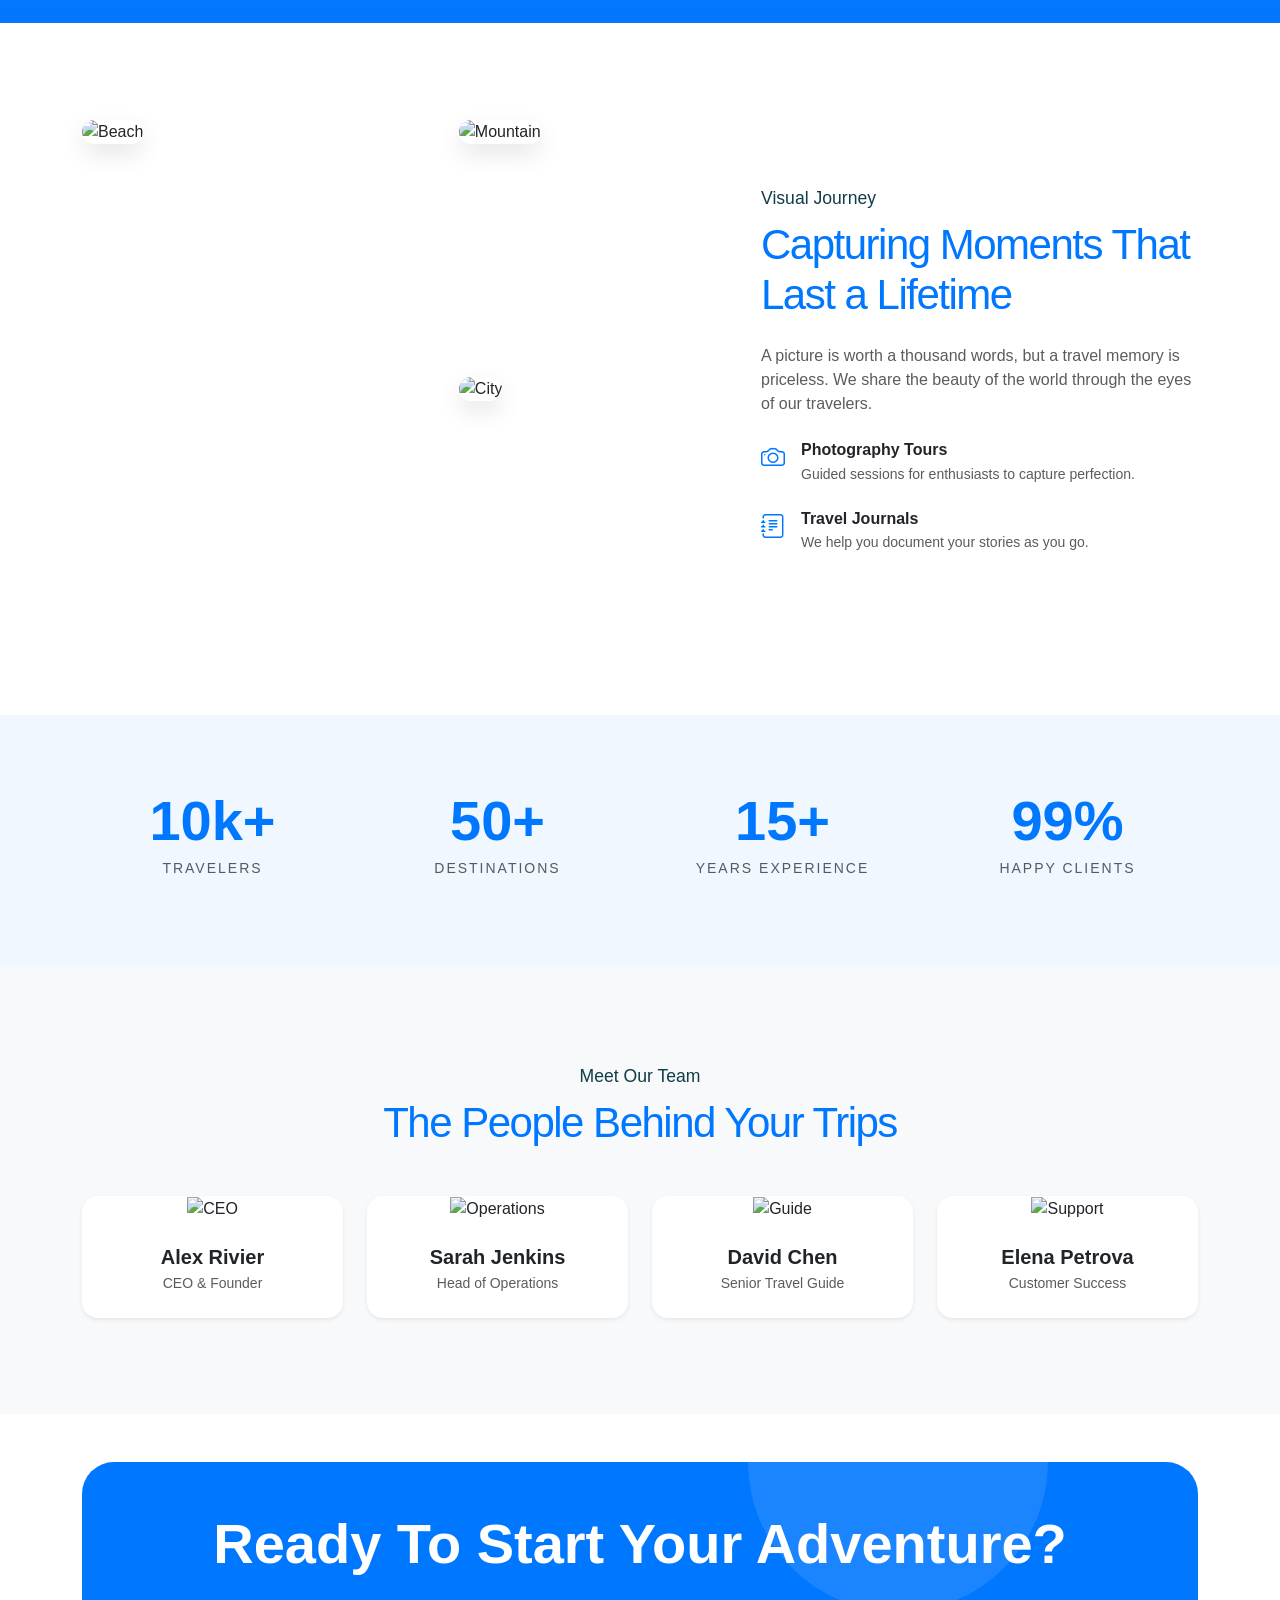
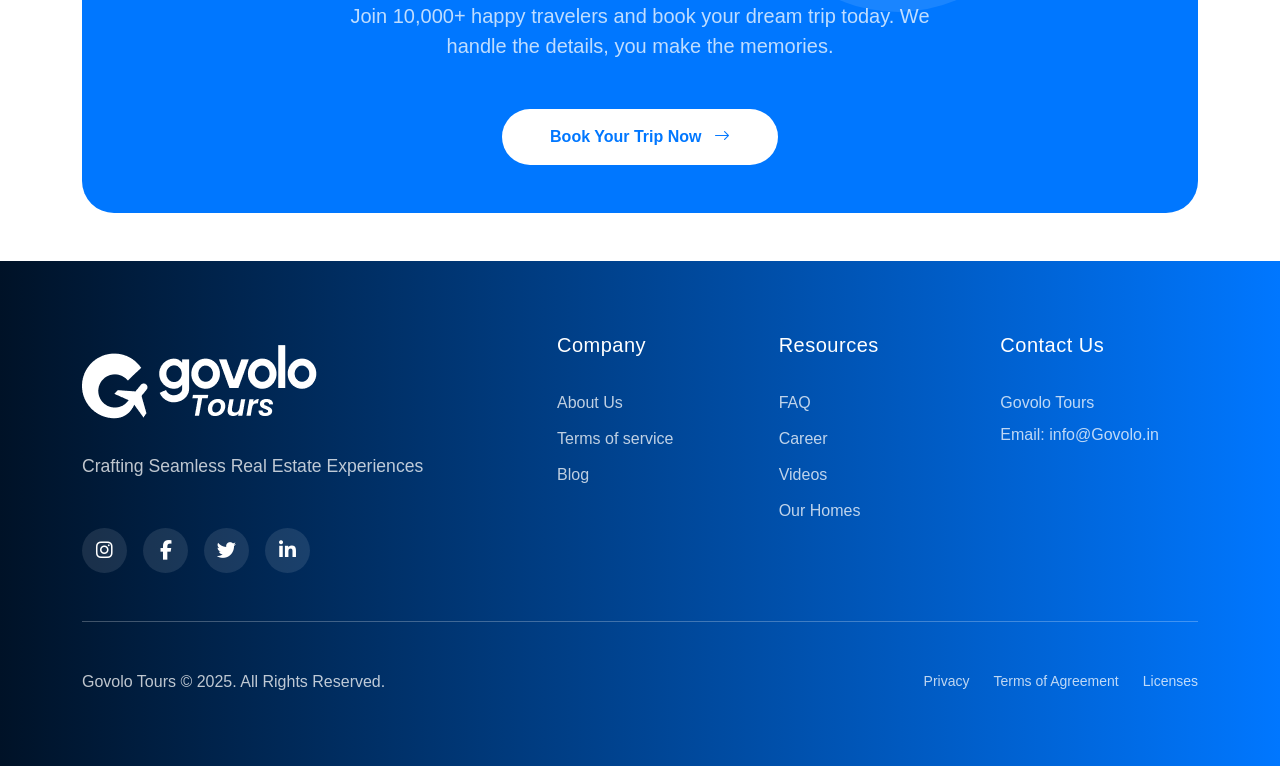
==== commit d34f2e4c: "plisting" ====
--- a/aboutus.html
+++ b/aboutus.html
@@ -533,6 +533,19 @@
     <script src="https://unpkg.com/aos@2.3.4/dist/aos.js"></script>
     <script src="https://cdn.jsdelivr.net/npm/bootstrap@5.3.2/dist/js/bootstrap.bundle.min.js"></script>
     <script>
+
+                    const navbar = document.querySelector('.custom-navbar');
+    if (navbar) {
+        window.addEventListener('scroll', () => {
+            if (window.scrollY > 50) {
+                navbar.classList.add('navbar-scrolled');
+            } else {
+                navbar.classList.remove('navbar-scrolled');
+            }
+        });
+    }
+
+    
         AOS.init({
             duration: 800,
             easing: 'ease-in-out',
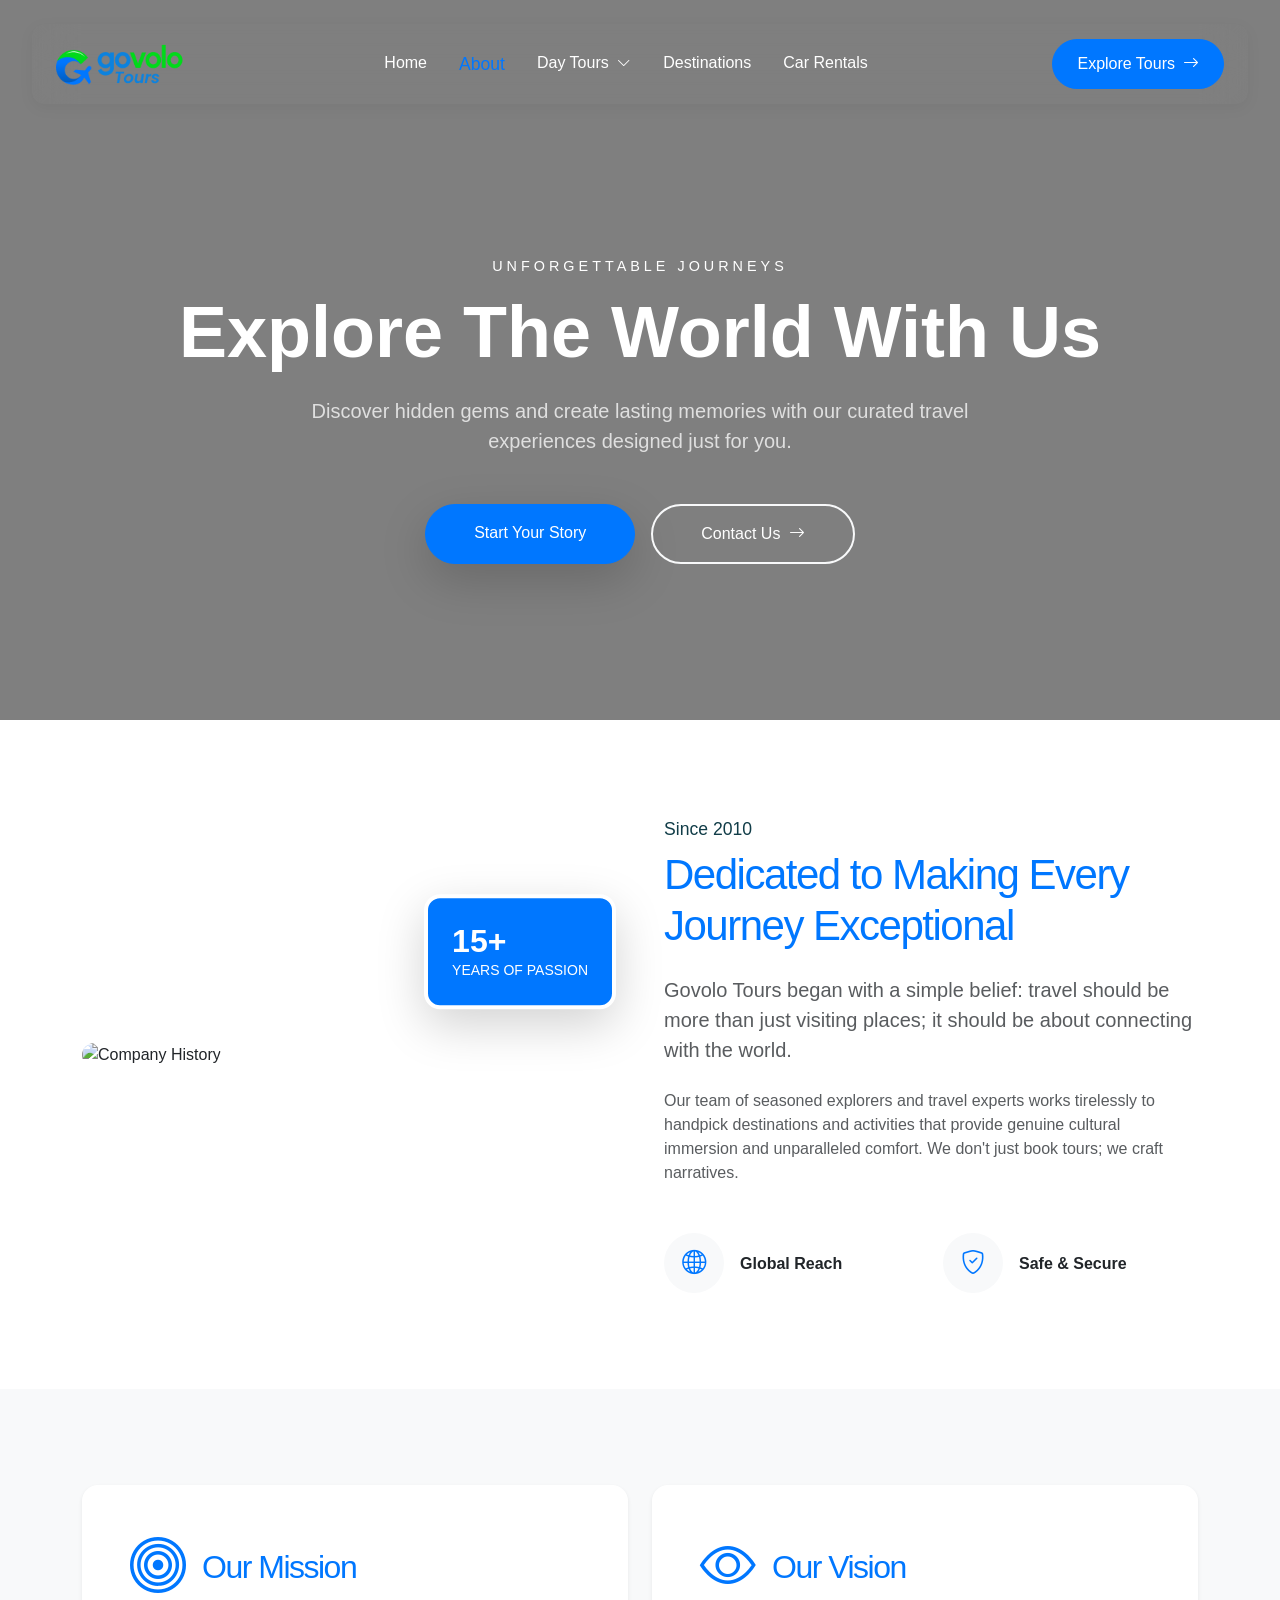
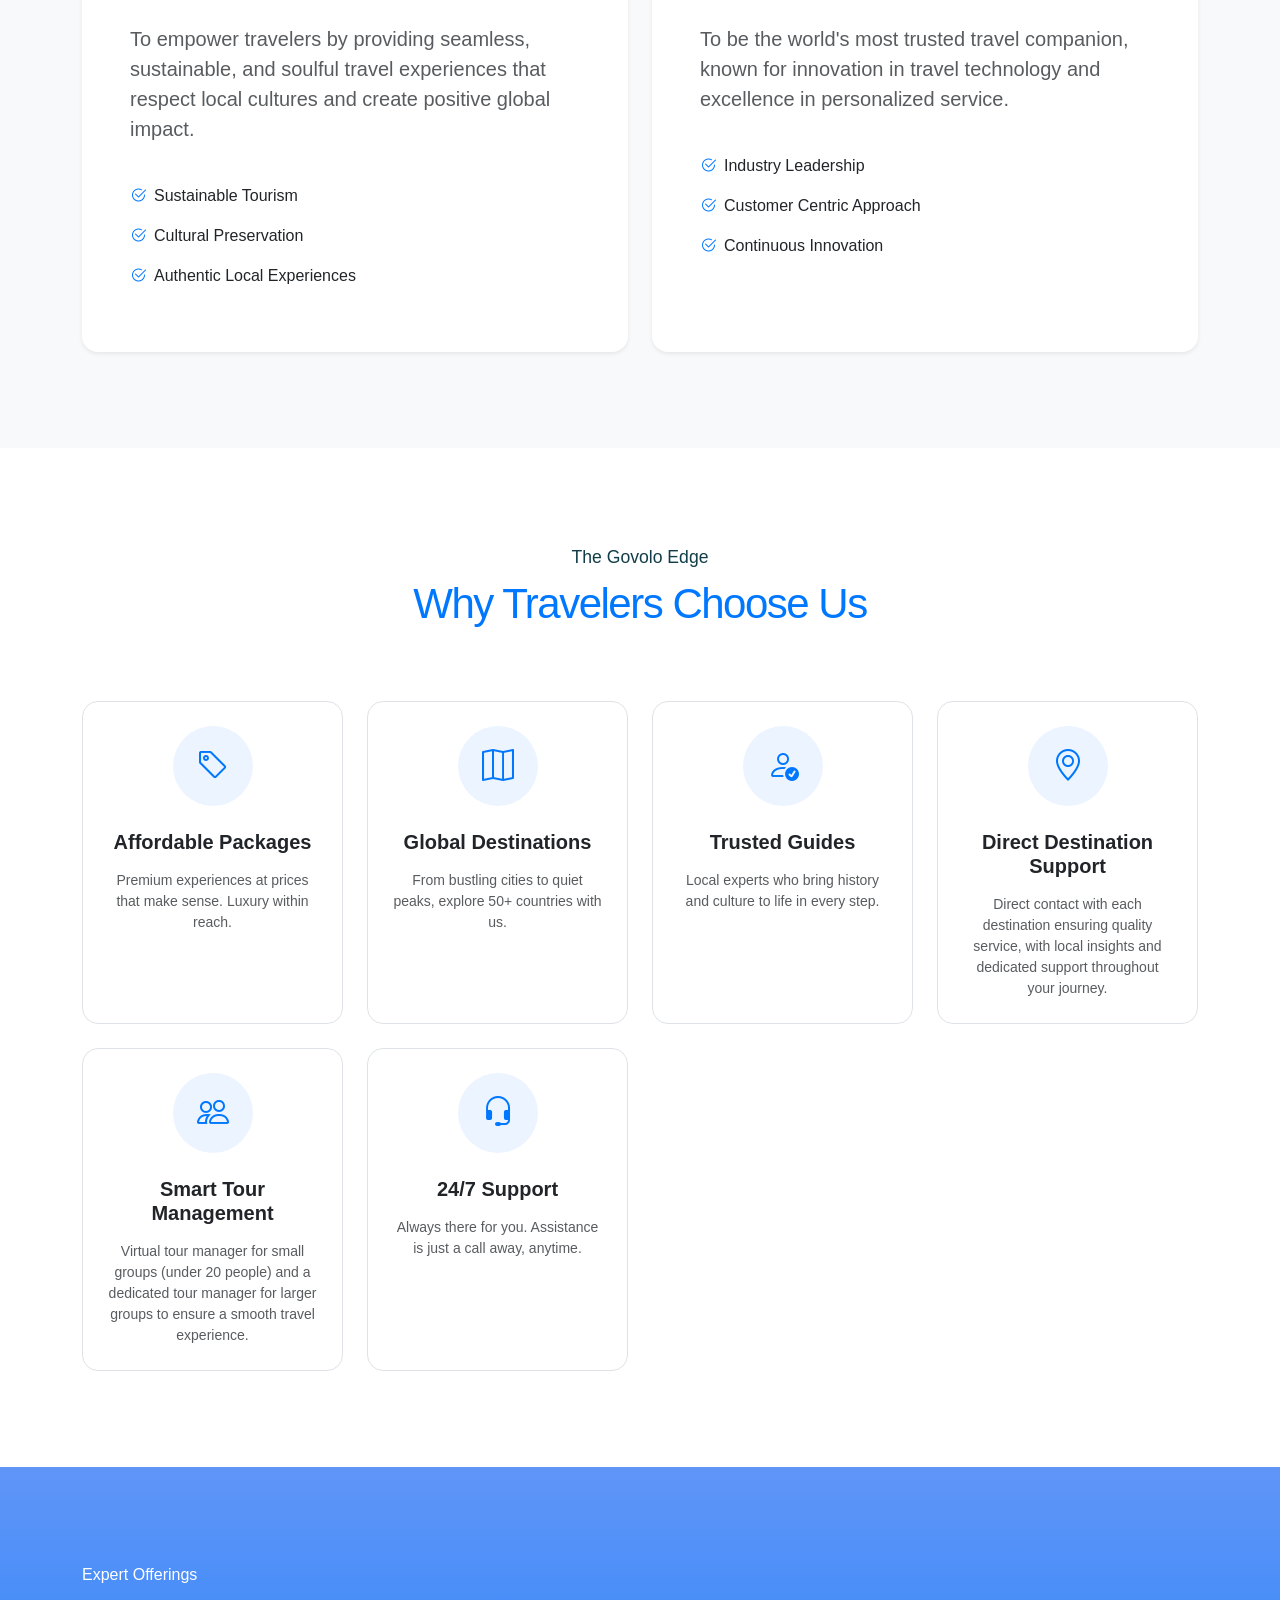
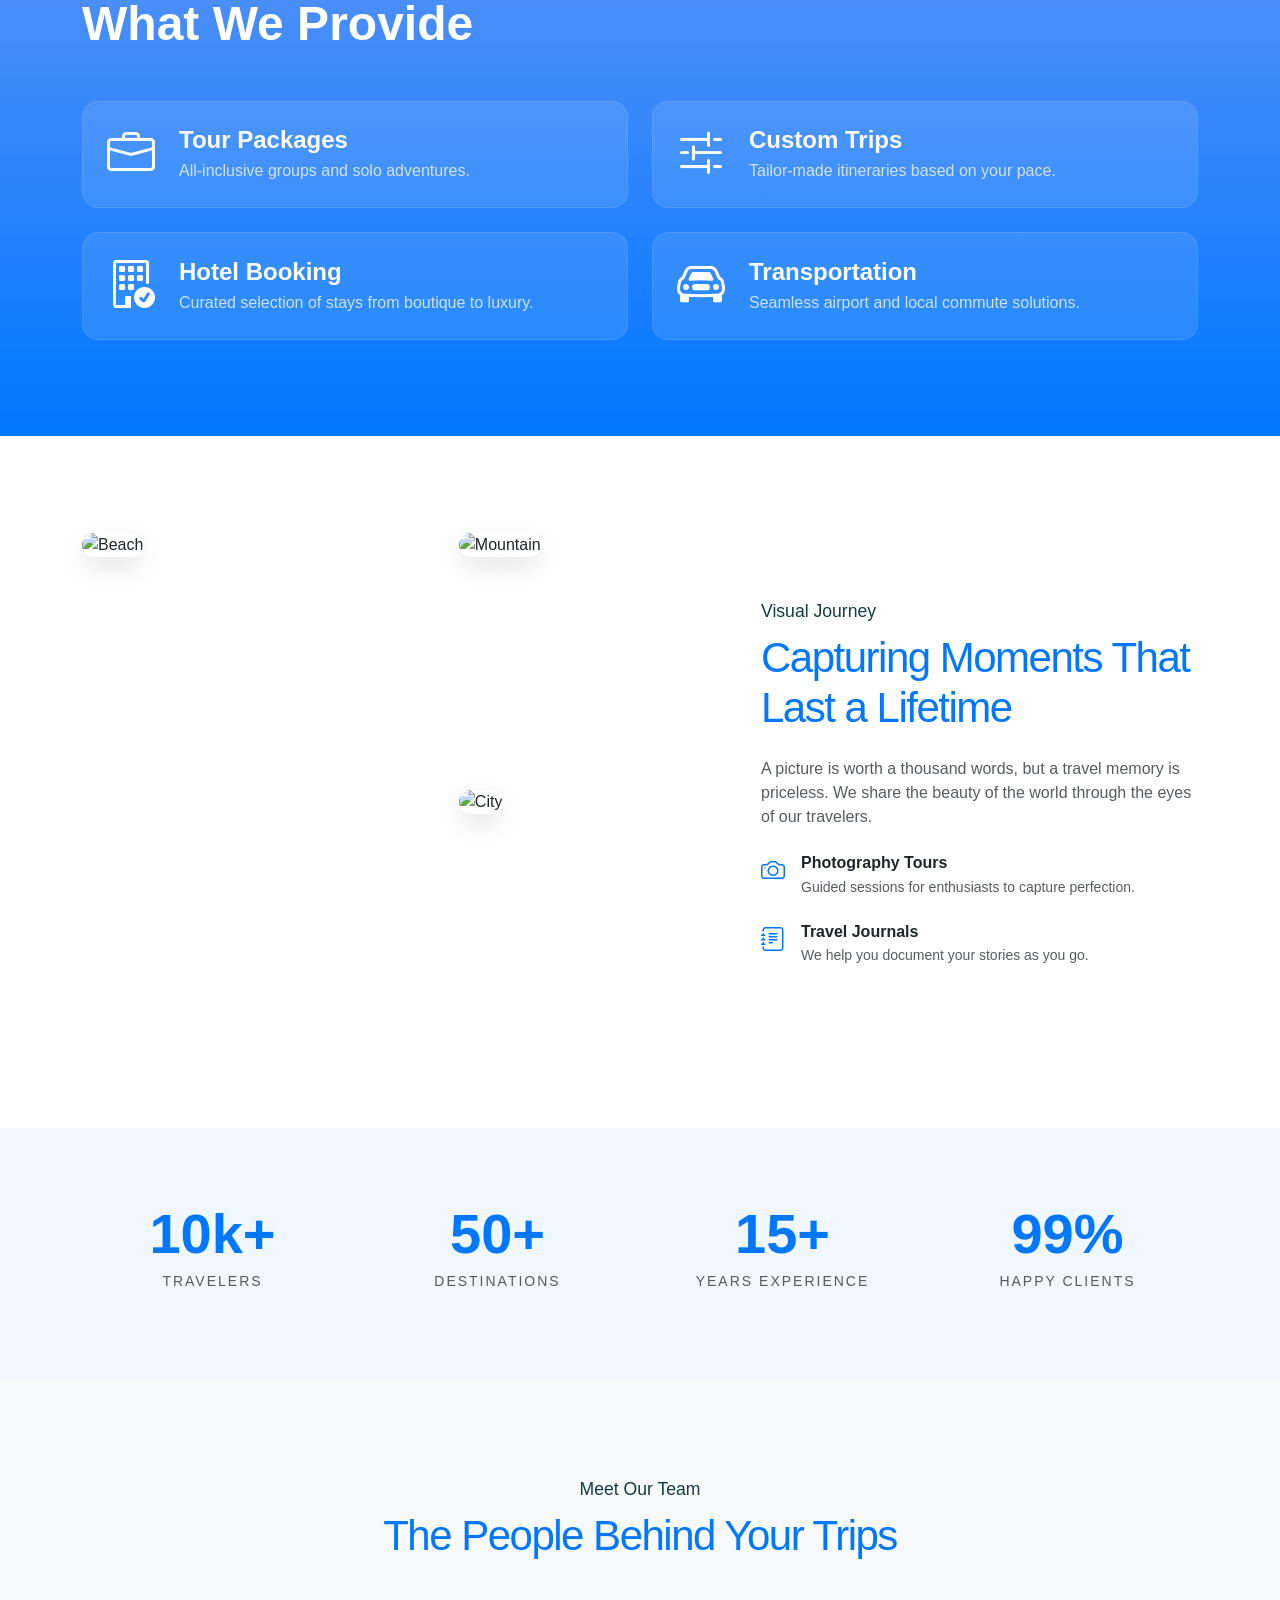
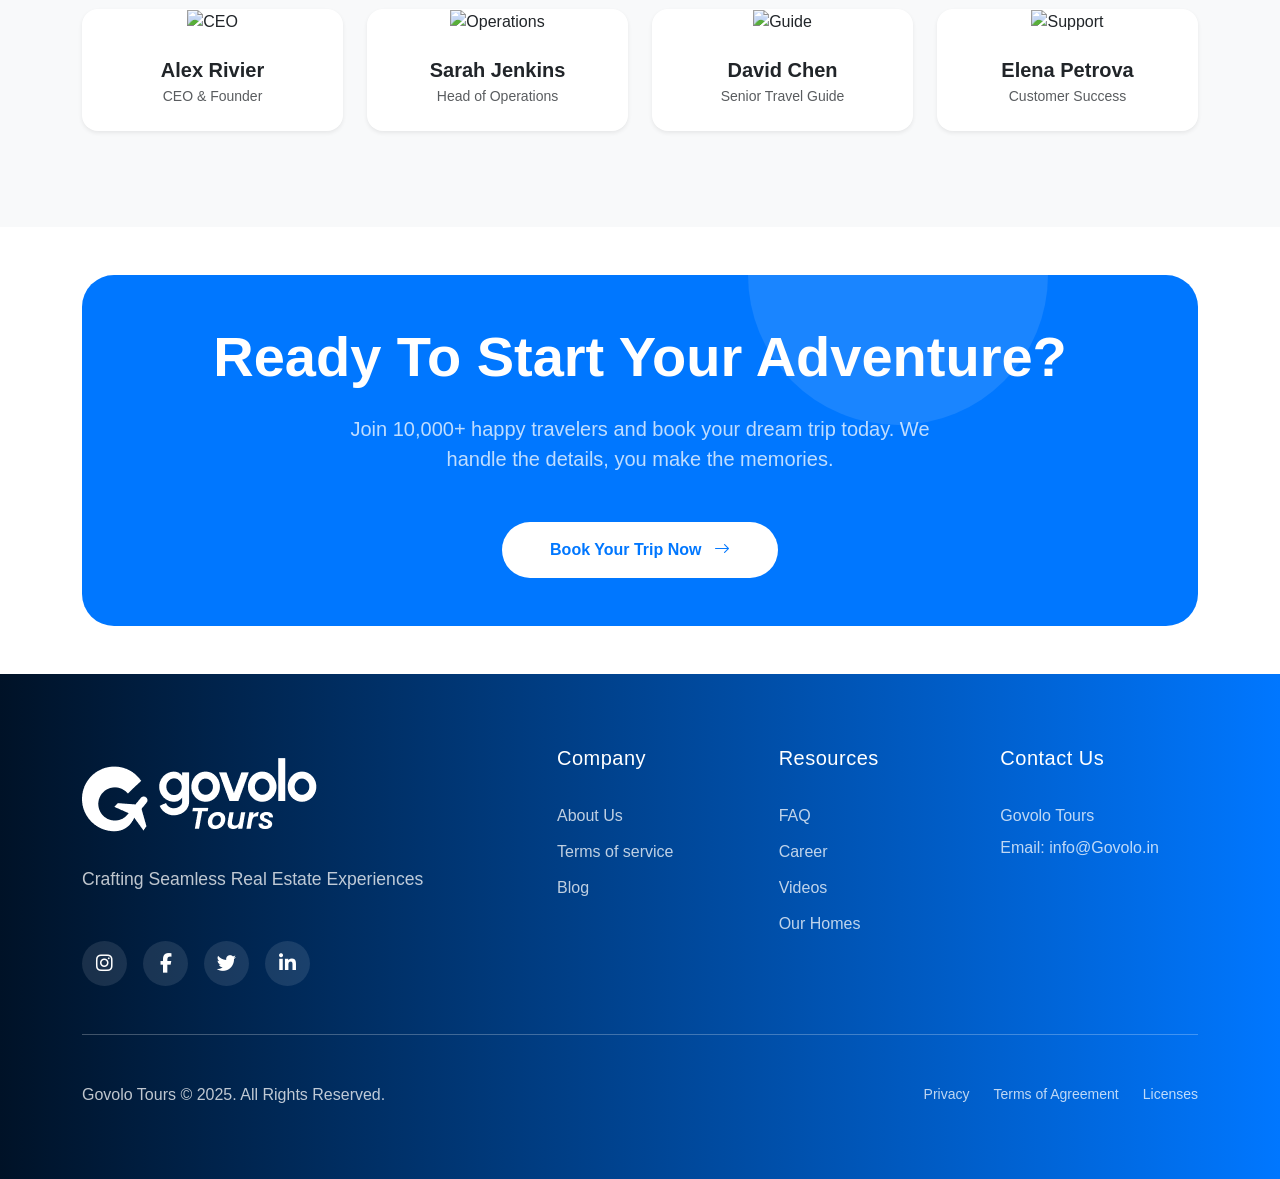
==== commit d716bded: "customise" ====
--- a/aboutus.html
+++ b/aboutus.html
@@ -263,6 +263,30 @@
                         <p class="text-muted small mb-0">Local experts who bring history and culture to life in every step.</p>
                     </div>
                 </div>
+
+<div class="col-md-6 col-lg-3" data-aos="zoom-in" data-aos-delay="300">
+    <div class="feature-card p-4 rounded-4 border h-100 transition-all">
+        <div class="feature-icon-lg mb-4 text-primary bg-primary-light rounded-circle mx-auto">
+            <i class="bi bi-geo-alt fs-2"></i>
+        </div>
+        <h5 class="fw-semibold mb-3">Direct Destination Support</h5>
+        <p class="text-muted small mb-0">
+            Direct contact with each destination ensuring quality service, with local insights and dedicated support throughout your journey.
+        </p>
+    </div>
+</div>
+
+<div class="col-md-6 col-lg-3" data-aos="zoom-in" data-aos-delay="400">
+    <div class="feature-card p-4 rounded-4 border h-100 transition-all">
+        <div class="feature-icon-lg mb-4 text-primary bg-primary-light rounded-circle mx-auto">
+            <i class="bi bi-people fs-2"></i>
+        </div>
+        <h5 class="fw-semibold mb-3">Smart Tour Management</h5>
+        <p class="text-muted small mb-0">
+            Virtual tour manager for small groups (under 20 people) and a dedicated tour manager for larger groups to ensure a smooth travel experience.
+        </p>
+    </div>
+</div>
                 <!-- 24/7 Support -->
                 <div class="col-md-6 col-lg-3" data-aos="zoom-in" data-aos-delay="400">
                     <div class="feature-card p-4 rounded-4 border h-100 transition-all">
--- a/style.css
+++ b/style.css
@@ -1238,4 +1238,1066 @@
     max-height: 70px !important;
  
 }
-}+}
+
+/* ===== Customize Your Trip CTA ===== */
+.customize-trip-cta-section .container {
+    background: white !important;
+    /* border: 2px solid red !important; */
+
+    /* border: 1px solid rgba(0, 0, 0, 0.08) !important; */
+}
+
+
+
+
+
+
+.cta-image-wrapper img {
+    transition: transform 0.8s ease;
+    border-radius: 14px;
+    transform: scale(1.05);
+
+}
+
+.customize-trip-cta-section:hover .cta-image-wrapper img {
+    transform: scale(1.05);
+}
+
+.customize-trip-cta-section .section-subtitle {
+    font-size: 0.9rem;
+    letter-spacing: 2px;
+}
+
+.customize-trip-cta-section .section-title {
+    font-size: 3.5rem;
+    line-height: 1.1;
+}
+
+@media (max-width: 991px) {
+    .customize-trip-cta-section .section-title {
+        font-size: 2.5rem !important;
+    }
+    .cta-image-wrapper {
+        border-top: 1px solid rgba(0,0,0,0.05);
+    }
+}
+
+
+/* ===== Full-Screen Customize Overlay ===== */
+.customize-overlay {
+    position: fixed;
+    top: 0;
+    left: 0;
+    width: 100vw;
+    height: 100vh;
+    background: #f8fbff;
+    z-index: 9999;
+    display: none;
+    flex-direction: column;
+    opacity: 0;
+    transition: opacity 0.4s ease;
+}
+
+.customize-overlay.active {
+    display: flex !important;
+    opacity: 1;
+}
+
+.overlay-header {
+    height: 80px;
+    flex-shrink: 0;
+}
+
+.step-nav-item {
+    font-size: 0.9rem;
+    font-weight: 500;
+    color: #999;
+    position: relative;
+    cursor: default;
+}
+
+.step-nav-item.active {
+    color: var(--primary-blue);
+}
+
+.step-nav-item.active::after {
+    content: '';
+    position: absolute;
+    bottom: -10px;
+    left: 0;
+    width: 100%;
+    height: 2px;
+    background: var(--primary-blue);
+}
+
+.progress-container {
+    height: 4px;
+    background: #eee;
+    width: 100%;
+}
+
+.progress-bar-custom {
+    height: 100%;
+    background: var(--primary-blue);
+    transition: width 0.4s ease;
+}
+
+/* Step Headings — consistent across all steps */
+.form-step h2 {
+    font-size: clamp(2.5rem,3vw,3rem);
+    font-weight: 500 !important;
+    color: var(--primary-blue);
+    letter-spacing: -0.3px;
+}
+
+/* Remove step-specific size override */
+
+/* Step 2 Scrollbar Fix */
+.form-step[data-step="2"] {
+    overflow: hidden;
+}
+
+/* Step 5 Date Picker — Clean native input, fully clickable */
+.datepicker-wrapper {
+    position: relative;
+    max-width: 440px;
+    margin: 0 auto;
+}
+
+.datepicker-wrapper input[type="date"] {
+    display: block;
+    width: 100%;
+    height: 80px;
+    padding: 0 24px !important;
+    font-size: 1.15rem;
+    font-weight: 500;
+    font-family: 'Clash Grotesk', sans-serif;
+    color: #1a1a1a;
+    background: #f8fbff;
+    border: 2px solid #e4eeff;
+    border-radius: 20px;
+    cursor: pointer;
+    transition: border-color 0.3s ease, box-shadow 0.3s ease, background 0.2s ease;
+    box-shadow: 0 4px 20px rgba(0, 119, 255, 0.06);
+    /* Ensure nothing blocks clicks */
+    pointer-events: auto;
+    position: relative;
+    z-index: 1;
+}
+
+.datepicker-wrapper input[type="date"]:hover {
+    border-color: rgba(0, 119, 255, 0.5);
+    background: #fff;
+    box-shadow: 0 6px 24px rgba(0, 119, 255, 0.1);
+}
+
+.datepicker-wrapper input[type="date"]:focus {
+    outline: none;
+    border-color: var(--primary-blue);
+    background: #fff;
+    box-shadow: 0 8px 30px rgba(0, 119, 255, 0.15);
+}
+
+/* Style the date picker calendar icon (browser native) */
+.datepicker-wrapper input[type="date"]::-webkit-calendar-picker-indicator {
+    width: 28px;
+    height: 28px;
+    opacity: 0.5;
+    cursor: pointer;
+    filter: invert(38%) sepia(93%) saturate(1352%) hue-rotate(200deg) brightness(100%) contrast(100%);
+    transition: opacity 0.2s ease;
+}
+
+.datepicker-wrapper input[type="date"]::-webkit-calendar-picker-indicator:hover {
+    opacity: 1;
+}
+
+/* Step 6 City Planning UI */
+.day-plan-card {
+    background: white;
+    border-radius: 20px;
+    padding: 28px;
+    border: 1px solid rgba(0, 119, 255, 0.08);
+    box-shadow: 0 4px 20px rgba(0, 0, 0, 0.04);
+    height: 100%;
+    transition: box-shadow 0.2s ease, border-color 0.2s ease;
+}
+
+.day-plan-card:hover {
+    border-color: rgba(0, 119, 255, 0.2);
+    box-shadow: 0 8px 30px rgba(0, 119, 255, 0.06);
+}
+
+.day-plan-card .day-label {
+    font-weight: 700;
+    color: var(--primary-blue);
+    margin-bottom: 15px;
+    display: block;
+    text-transform: uppercase;
+    letter-spacing: 1px;
+    font-size: 0.85rem;
+}
+
+.city-multi-select {
+    width: 100%;
+    min-height: 50px;
+    padding: 10px 40px 10px 15px;
+    border-radius: 12px;
+    border: 1px solid #ddd;
+    background-color: white;
+    cursor: pointer;
+    position: relative;
+    display: flex;
+    flex-wrap: wrap;
+    gap: 5px;
+}
+
+.city-multi-select::after {
+    content: '\F229'; /* bi-chevron-down */
+    font-family: 'bootstrap-icons';
+    position: absolute;
+    right: 15px;
+    top: 50%;
+    transform: translateY(-50%);
+    color: #999;
+}
+
+.selected-city-tag {
+    background: #eef6ff;
+    color: var(--primary-blue);
+    padding: 2px 10px;
+    border-radius: 6px;
+    font-size: 0.85rem;
+    font-weight: 500;
+    border: 1px solid rgba(0,119,255,0.1);
+}
+
+.city-dropdown-menu {
+    position: absolute;
+    top: 100%;
+    left: 0;
+    width: 100%;
+    background: white;
+    border-radius: 12px;
+    box-shadow: 0 10px 30px rgba(0,0,0,0.1);
+    z-index: 100;
+    margin-top: 10px;
+    display: none;
+    max-height: 200px;
+    overflow-y: auto;
+    border: 1px solid rgba(0,0,0,0.05);
+}
+
+.city-dropdown-menu.active {
+    display: block;
+}
+
+.city-option {
+    padding: 10px 15px;
+    cursor: pointer;
+    transition: background 0.2s;
+    font-size: 0.95rem;
+}
+
+.city-option:hover {
+    background: #f8fbff;
+}
+
+.city-option.selected {
+    background: #eef6ff;
+    color: var(--primary-blue);
+    font-weight: 500;
+}
+
+/* ===== CORE: Form Step Visibility (CRITICAL) ===== */
+/* All steps hidden by default; JS toggles .active */
+.form-step {
+    display: none;
+}
+
+.form-step.active {
+    display: block;
+}
+
+/* Overlay body must scroll independently */
+.overlay-body {
+    flex: 1;
+    overflow-y: auto;
+    overflow-x: hidden;
+}
+
+/* ===== Selection Cards (Travelers / Duration) ===== */
+.selection-card {
+    display: block;
+    border: 2px solid #eee;
+    border-radius: 20px;
+    cursor: pointer;
+    transition: all 0.3s ease;
+    background: white;
+    width: 100%;
+}
+
+.selection-card:hover {
+    border-color: var(--primary-blue);
+    background: #f0f7ff;
+    transform: translateY(-4px);
+    box-shadow: 0 10px 30px rgba(0, 119, 255, 0.1);
+}
+
+.selection-card input[type="radio"]:checked + .card-content,
+.selection-card:has(input[type="radio"]:checked) {
+    color: var(--primary-blue);
+}
+
+.selection-card:has(input[type="radio"]:checked) {
+    border-color: var(--primary-blue);
+    background: #f0f7ff;
+    box-shadow: 0 0 0 3px rgba(0, 119, 255, 0.15);
+}
+
+/* ===== Premium Traveler Image Cards ===== */
+.traveler-selection-card {
+    display: block;
+    cursor: pointer;
+    width: 100%;
+}
+
+.card-img-wrapper {
+    position: relative;
+    width: 100%;
+    aspect-ratio: 4/5;
+    border-radius: 20px;
+    overflow: hidden;
+    border: 3px solid transparent;
+    transition: all 0.4s cubic-bezier(0.165, 0.84, 0.44, 1);
+    box-shadow: 0 10px 30px rgba(0, 0, 0, 0.08);
+}
+
+.card-img-wrapper img {
+    width: 100%;
+    height: 100%;
+    object-fit: cover;
+    transition: transform 0.6s ease;
+}
+
+.card-overlay {
+    position: absolute;
+    top: 0;
+    left: 0;
+    width: 100%;
+    height: 100%;
+    background: linear-gradient(to top, rgba(0, 0, 0, 0.8) 0%, rgba(0, 0, 0, 0.2) 50%, transparent 100%);
+    display: flex;
+    align-items: flex-end;
+    justify-content: center;
+    padding: 20px;
+    transition: background 0.3s ease;
+}
+
+.card-overlay h4 {
+    color: white;
+    font-weight: 600;
+    font-size: 1.25rem;
+    margin: 0;
+    text-shadow: 0 2px 10px rgba(0,0,0,0.3);
+}
+
+/* Hover Effect */
+.traveler-selection-card:hover .card-img-wrapper {
+    transform: translateY(-8px);
+    box-shadow: 0 15px 40px rgba(0, 119, 255, 0.15);
+    border-color: rgba(0, 119, 255, 0.3);
+}
+
+.traveler-selection-card:hover img {
+    transform: scale(1.1);
+}
+
+.traveler-selection-card:hover .card-overlay {
+    background: linear-gradient(to top, rgba(0, 0, 0, 0.9) 0%, rgba(0, 0, 0, 0.3) 50%, transparent 100%);
+}
+
+/* Selected State */
+.traveler-selection-card:has(input[type="radio"]:checked) .card-img-wrapper {
+    border-color: var(--primary-blue);
+    box-shadow: 0 0 0 4px rgba(0, 119, 255, 0.2), 0 15px 40px rgba(0, 119, 255, 0.2);
+    transform: scale(1.02) translateY(-4px);
+}
+
+.traveler-selection-card:has(input[type="radio"]:checked) .card-overlay {
+    background: linear-gradient(to top, rgb(2, 24, 54), rgba(0, 0, 0, 0.4) 60%, transparent 100%);
+}
+
+/* ===== Destination Selection Carousel Cards ===== */
+.dest-select-card {
+    display: block;
+    border-radius: 20px;
+    overflow: hidden;
+    cursor: pointer;
+    border: 3px solid transparent;
+    transition: all 0.3s ease;
+    position: relative;
+}
+
+.dest-select-card img {
+    width: 100%;
+    height: 220px;
+    object-fit: cover;
+    display: block;
+    transition: transform 0.4s ease;
+}
+
+.dest-select-card:hover img {
+    transform: scale(1.05);
+}
+
+.dest-select-card .dest-label {
+    position: absolute;
+    bottom: 0;
+    left: 0;
+    width: 100%;
+    padding: 15px;
+    background: linear-gradient(to top, rgba(0,0,0,0.7) 0%, transparent 100%);
+    color: white;
+    font-weight: 600;
+    font-size: 1.1rem;
+    text-align: center;
+}
+
+.dest-select-card:has(input[type="radio"]:checked) {
+    border-color: var(--primary-blue);
+    box-shadow: 0 0 0 3px rgba(0, 119, 255, 0.25);
+}
+
+/* Destination carousel doesn't auto-scroll page */
+.destination-selection-carousel {
+    overflow: hidden;
+}
+
+/* ===== Airport Selection List ===== */
+.airport-list {
+    border: 1px solid #eee;
+    border-radius: 16px;
+    overflow: hidden;
+    background: white;
+}
+
+.airport-item {
+    cursor: pointer;
+    transition: background 0.2s ease;
+    color: #333;
+}
+
+.airport-item:hover {
+    background: #f0f7ff;
+    color: var(--primary-blue);
+}
+
+.airport-item.selected {
+    background: #eef6ff;
+    color: var(--primary-blue);
+    font-weight: 600;
+}
+
+.airport-item i {
+    color: var(--primary-blue);
+    font-size: 1.1rem;
+}
+
+/* ===== City plan card position fix ===== */
+.day-plan-card {
+    position: relative;
+}
+
+/* Responsive Overlay */
+@media (max-width: 767px) {
+    .overlay-body {
+        padding-top: 20px !important;
+    }
+    .selection-card h4 {
+        font-size: 1rem;
+    }
+    .overlay-footer {
+        padding: 1rem !important;
+    }
+    .form-step[data-step="2"] h2 {
+        font-size: 2rem;
+    }
+}
+
+/* ============================================
+   UI REFINEMENTS – Overlay Polish
+   ============================================ */
+
+/* ── Overlay body: hide scrollbar, keep scrolling ── */
+.overlay-body {
+    scrollbar-width: none;          /* Firefox */
+    -ms-overflow-style: none;       /* IE / Edge */
+}
+.overlay-body::-webkit-scrollbar {
+    display: none;                  /* Chrome / Safari */
+}
+
+/* ── Step 6 city section: hide scrollbar inside planning container ── */
+#city-planning-container {
+    scrollbar-width: none;
+    -ms-overflow-style: none;
+}
+#city-planning-container::-webkit-scrollbar {
+    display: none;
+}
+
+/* ── Step 6: better gap between day cards ── */
+#city-planning-container.row {
+    row-gap: 1.5rem !important;
+}
+
+/* ── Destination cards: bigger + premium ── */
+.dest-select-card img {
+    height: 280px;
+}
+
+.dest-select-card .dest-label {
+    font-size: 1.25rem;
+    font-weight: 700;
+    letter-spacing: 0.5px;
+    padding: 20px 18px;
+}
+
+.dest-select-card:has(input[type="radio"]:checked) .dest-label {
+    color: #fff;
+}
+
+/* Owl Carousel items inside overlay: better spacing */
+.destination-selection-carousel .owl-item {
+    padding: 4px 2px 6px;
+}
+
+/* ── City dropdown: premium look ── */
+.city-dropdown-menu {
+    border-radius: 16px;
+    padding: 6px;
+    box-shadow: 0 16px 40px rgba(0, 0, 0, 0.12);
+}
+
+.city-option {
+    padding: 11px 16px;
+    border-radius: 10px;
+    font-size: 0.95rem;
+    font-weight: 400;
+}
+
+.city-option:hover {
+    background: #f0f7ff;
+    color: var(--primary-blue);
+    font-weight: 500;
+}
+
+.city-option.selected {
+    background: #eef6ff;
+    color: var(--primary-blue);
+    font-weight: 600;
+}
+
+.city-option.selected::after {
+    content: ' ✓';
+    font-size: 0.85rem;
+    opacity: 0.7;
+}
+
+/* ── City multi-select box: more polished ── */
+.city-multi-select {
+    min-height: 54px;
+    border-radius: 14px;
+    border: 1.5px solid #dde8ff;
+    background: #f8fbff;
+    transition: border-color 0.2s ease, box-shadow 0.2s ease;
+}
+
+.city-multi-select:hover {
+    border-color: var(--primary-blue);
+    box-shadow: 0 4px 15px rgba(0, 119, 255, 0.08);
+}
+
+/* ── Mobile responsive destination cards ── */
+@media (max-width: 767px) {
+    .dest-select-card img {
+        height: 200px;
+    }
+    .dest-select-card .dest-label {
+        font-size: 1rem;
+        padding: 14px;
+    }
+}
+
+/* ============================================
+   FINAL UI POLISH
+   ============================================ */
+
+/* ── 1. Destination cards — match index page style ── */
+.dest-select-card {
+    display: block;
+    border-radius: 20px;
+    overflow: hidden;
+    cursor: pointer;
+    border: 3px solid transparent;
+    transition: transform 0.35s cubic-bezier(0.25, 0.8, 0.25, 1),
+                box-shadow 0.35s ease,
+                border-color 0.25s ease;
+    position: relative;
+    box-shadow: 0 10px 30px rgba(0, 0, 0, 0.08);
+}
+
+.dest-select-card img {
+    width: 100%;
+    height: 280px;
+    object-fit: cover;
+    display: block;
+    transition: transform 0.5s cubic-bezier(0.25, 0.8, 0.25, 1);
+}
+
+.dest-select-card:hover {
+    transform: translateY(-6px);
+    box-shadow: 0 18px 48px rgba(0, 0, 0, 0.18);
+}
+
+.dest-select-card:hover img {
+    transform: scale(1.08);
+}
+
+/* Bottom gradient overlay — identical to index .dest-overlay */
+.dest-select-card .dest-label {
+    position: absolute;
+    bottom: 0;
+    left: 0;
+    width: 100%;
+    height: 100%;
+    background: linear-gradient(to top, rgba(0, 0, 0, 0.78) 0%, rgba(0, 0, 0, 0) 45%);
+    display: flex;
+    align-items: flex-end;
+    padding: 22px 20px;
+    color: #fff;
+    font-size: 1.3rem;
+    font-weight: 600;
+    letter-spacing: 0.5px;
+    pointer-events: none;
+}
+
+/* Selected state */
+.dest-select-card:has(input[type="radio"]:checked) {
+    border-color: var(--primary-blue);
+    box-shadow: 0 0 0 3px rgba(0, 119, 255, 0.3),
+                0 18px 48px rgba(0, 0, 0, 0.15);
+}
+
+/* ── 2. Destination carousel — premium Owl nav arrows ── */
+.destination-selection-carousel.owl-carousel .owl-nav {
+    position: absolute;
+    top: 50%;
+    transform: translateY(-50%);
+    width: 100%;
+    display: flex;
+    justify-content: space-between;
+    pointer-events: none;
+    padding: 0 8px;
+}
+
+.destination-selection-carousel.owl-carousel .owl-nav button {
+    pointer-events: auto;
+    width: 48px;
+    height: 48px;
+    border-radius: 50% !important;
+    background: rgba(255, 255, 255, 0.85) !important;
+    backdrop-filter: blur(8px);
+    border: 1px solid rgba(255, 255, 255, 0.6) !important;
+    box-shadow: 0 4px 20px rgba(0, 0, 0, 0.15);
+    display: flex !important;
+    align-items: center;
+    justify-content: center;
+    transition: all 0.25s ease;
+    color: var(--primary-blue) !important;
+    font-size: 1rem !important;
+    line-height: 1;
+}
+
+.destination-selection-carousel.owl-carousel .owl-nav button:hover {
+    background: var(--primary-blue) !important;
+    color: #fff !important;
+    box-shadow: 0 6px 24px rgba(0, 119, 255, 0.35);
+    transform: scale(1.08);
+}
+
+.destination-selection-carousel.owl-carousel .owl-nav button span {
+    display: none !important; /* hide default « » or any text icons */
+}
+
+/* We remove the ::after because the icons are already provided via navText in script.js */
+.destination-selection-carousel.owl-carousel .owl-prev::after,
+.destination-selection-carousel.owl-carousel .owl-next::after {
+    content: none !important;
+}
+
+
+
+/* Carousel container relative for nav positioning */
+.destination-selection-carousel.owl-carousel {
+    position: relative;
+}
+
+/* ── 3. City tag × remove button ── */
+.selected-city-tag {
+    display: inline-flex;
+    align-items: center;
+    gap: 5px;
+    background: #eef6ff;
+    color: var(--primary-blue);
+    padding: 4px 10px 4px 12px;
+    border-radius: 8px;
+    font-size: 0.85rem;
+    font-weight: 500;
+    border: 1px solid rgba(0, 119, 255, 0.15);
+    transition: background 0.2s ease;
+}
+
+.selected-city-tag:hover {
+    background: #ddefff;
+}
+
+.city-tag-remove {
+    display: inline-flex;
+    align-items: center;
+    justify-content: center;
+    background: none;
+    border: none;
+    cursor: pointer;
+    color: var(--primary-blue);
+    opacity: 0.6;
+    font-size: 1rem;
+    padding: 0 2px;
+    line-height: 1;
+    border-radius: 4px;
+    transition: opacity 0.2s ease, background 0.2s ease;
+}
+
+.city-tag-remove:hover {
+    opacity: 1;
+    background: rgba(0, 119, 255, 0.1);
+}
+
+/* ============================================
+   PREMIUM ITINERARY STYLING (Step 9 Output)
+   ============================================ */
+.itin-document {
+    background: var(--pure-white);
+    max-width: 1000px;
+    margin: 3rem auto;
+    padding: 3rem;
+    border-radius: 20px;
+    box-shadow: 0 15px 40px rgba(0,0,0,0.06);
+    color: var(--text-dark);
+}
+
+.itin-header {
+    margin-bottom: 2.5rem;
+}
+
+.itin-logo-line {
+    display: flex;
+    align-items: center;
+    justify-content: space-between;
+    margin-bottom: 1.5rem;
+}
+
+.itin-logo {
+    height: 42px;
+}
+
+.itin-tag {
+    font-size: 0.9rem;
+    font-weight: 500;
+    color: var(--primary-blue);
+    text-transform: uppercase;
+    letter-spacing: 2px;
+    background: #eef6ff;
+    padding: 6px 16px;
+    border-radius: 100px;
+}
+
+.itin-destination-name {
+    font-size: 3rem;
+    font-weight: 600;
+    margin-bottom: 1rem;
+    color: #113D48;
+}
+
+.itin-meta-pills {
+    display: flex;
+    gap: 20px;
+    color: #6c757d;
+    font-size: 1rem;
+}
+
+.itin-meta-pills i {
+    color: var(--primary-blue);
+    margin-right: 6px;
+}
+
+.itin-divider-dashed {
+    height: 1px;
+    border-top: 2px dashed #eee;
+    margin: 2rem 0;
+}
+
+.itin-overview-card {
+    background: #f8fbff;
+    border-radius: 18px;
+    padding: 2.5rem;
+    margin-bottom: 3rem;
+    border: 1px solid #eef2f8;
+}
+
+.itin-from-to {
+    display: flex;
+    align-items: center;
+    justify-content: space-between;
+    margin-bottom: 2.5rem;
+}
+
+.itin-from-col, .itin-to-col {
+    display: flex;
+    flex-direction: column;
+}
+
+.itin-label {
+    font-size: 0.75rem;
+    color: #99a;
+    letter-spacing: 1px;
+    font-weight: 600;
+    text-transform: uppercase;
+    margin-bottom: 5px;
+}
+
+.itin-value {
+    font-size: 1.25rem;
+    font-weight: 600;
+    color: #113D48;
+}
+
+.itin-plane-icon {
+    font-size: 1.5rem;
+    color: var(--primary-blue);
+    opacity: 0.5;
+}
+
+.itin-overview-details {
+    display: grid;
+    grid-template-columns: repeat(3, 1fr);
+    gap: 30px;
+    border-top: 1px solid #e8ecf2;
+    padding-top: 2rem;
+}
+
+.itin-section {
+    margin-bottom: 3rem;
+}
+
+.itin-section-title {
+    font-size: 1.5rem;
+    font-weight: 600;
+    margin-bottom: 1.5rem;
+    display: flex;
+    align-items: center;
+    gap: 12px;
+}
+
+.itin-section-title i {
+    color: var(--primary-blue);
+}
+
+.itin-days-grid {
+    display: grid;
+    grid-template-columns: repeat(auto-fill, minmax(280px, 1fr));
+    gap: 20px;
+}
+
+.itin-day-card {
+    background: #ffffff;
+    border: 1.5px solid #f0f2f5;
+    border-radius: 16px;
+    padding: 20px;
+    transition: all 0.3s ease;
+}
+
+.itin-day-card:hover {
+    box-shadow: 0 10px 25px rgba(0,0,0,0.04);
+}
+
+.itin-day-header {
+    margin-bottom: 15px;
+}
+
+.itin-day-badge {
+    background: #113D48;
+    color: #fff;
+    padding: 4px 14px;
+    border-radius: 100px;
+    font-size: 0.85rem;
+    font-weight: 600;
+}
+
+.itin-city-list {
+    list-style: none;
+    padding: 0;
+    margin: 0;
+}
+
+.itin-city-list li {
+    padding: 8px 0;
+    display: flex;
+    align-items: center;
+    gap: 8px;
+    font-size: 0.95rem;
+    font-weight: 500;
+}
+
+.itin-city-list i {
+    color: var(--primary-blue);
+    font-size: 0.8rem;
+}
+
+.no-city {
+    color: #bbb;
+    font-style: italic;
+}
+
+.itin-traveler-details {
+    background: #f8fbff;
+    border-radius: 18px;
+    padding: 1.5rem 2.5rem;
+}
+
+.itin-detail-row {
+    display: flex;
+    justify-content: space-between;
+    padding: 12px 0;
+    border-bottom: 1px solid #eef2f8;
+}
+
+.itin-detail-row:last-child {
+    border-bottom: none;
+}
+
+.itin-footer {
+    text-align: center;
+    margin-top: 4rem;
+}
+
+.itin-footer-note {
+    font-size: 0.95rem;
+    color: #778;
+    margin-bottom: 2rem;
+}
+
+.itin-download-btn {
+    background: var(--primary-blue);
+    color: #fff;
+    border: none;
+    padding: 14px 40px;
+    border-radius: 100px;
+    font-weight: 500;
+    transition: all 0.3s ease;
+}
+
+.itin-download-btn:hover {
+    background: var(--hover-blue);
+    transform: translateY(-2px);
+    box-shadow: 0 8px 20px rgba(0,119,255,0.25);
+    color: #fff !important;
+}
+
+@media (max-width: 768px) {
+    .itin-document {
+        padding: 2rem 1.5rem;
+        margin: 1rem;
+        border-radius: 16px;
+    }
+    .itin-logo {
+        height: 32px;
+    }
+    .itin-tag {
+        font-size: 0.75rem;
+        padding: 4px 12px;
+        letter-spacing: 1px;
+    }
+    .itin-destination-name {
+        font-size: 1.85rem;
+        line-height: 1.2;
+        margin-top: 0.5rem;
+    }
+    .itin-meta-pills {
+        flex-direction: column;
+        gap: 8px;
+        font-size: 0.9rem;
+    }
+    .itin-overview-card {
+        padding: 1.5rem;
+        margin-bottom: 2rem;
+    }
+    .itin-from-to {
+        margin-bottom: 1.5rem;
+    }
+    .itin-value {
+        font-size: 1rem;
+    }
+    .itin-label {
+        font-size: 0.65rem;
+        margin-bottom: 2px;
+    }
+    .itin-plane-icon {
+        font-size: 1.2rem;
+    }
+    .itin-overview-details {
+        grid-template-columns: 1fr;
+        gap: 15px;
+        padding-top: 1.5rem;
+    }
+    .itin-section {
+        margin-bottom: 2rem;
+    }
+    .itin-section-title {
+        font-size: 1.25rem;
+        margin-bottom: 1rem;
+    }
+    .itin-days-grid {
+        grid-template-columns: 1fr;
+    }
+    .itin-day-card {
+        padding: 15px;
+    }
+    .itin-city-list li {
+        font-size: 0.85rem;
+        padding: 6px 0;
+    }
+    .itin-traveler-details {
+        padding: 1rem 1.5rem;
+    }
+    .itin-detail-row {
+        padding: 8px 0;
+    }
+    .itin-detail-row .itin-value {
+        font-size: 0.9rem;
+    }
+    .itin-footer {
+        margin-top: 2.5rem;
+    }
+    .itin-footer-note {
+        font-size: 0.85rem;
+        margin-bottom: 1.5rem;
+    }
+    .itin-download-btn {
+        padding: 12px 30px;
+        font-size: 0.95rem;
+    }
+}
+
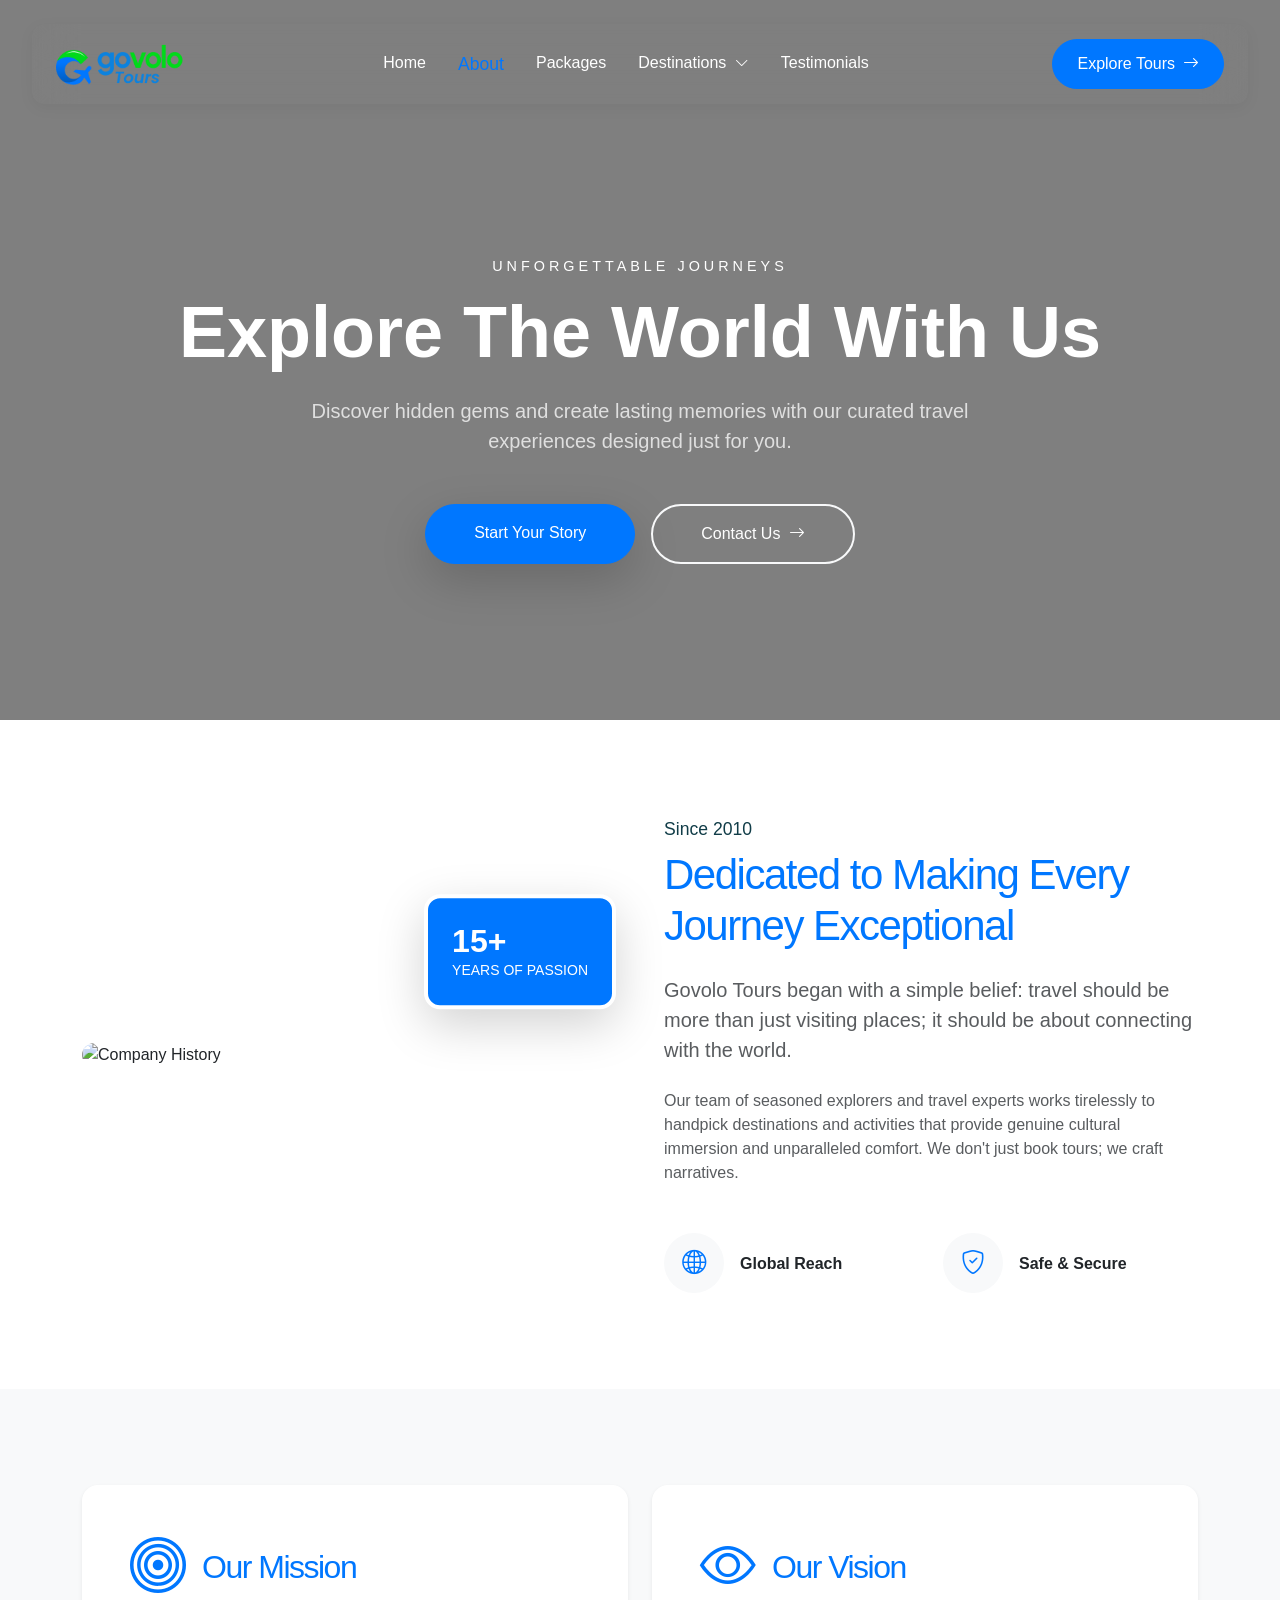
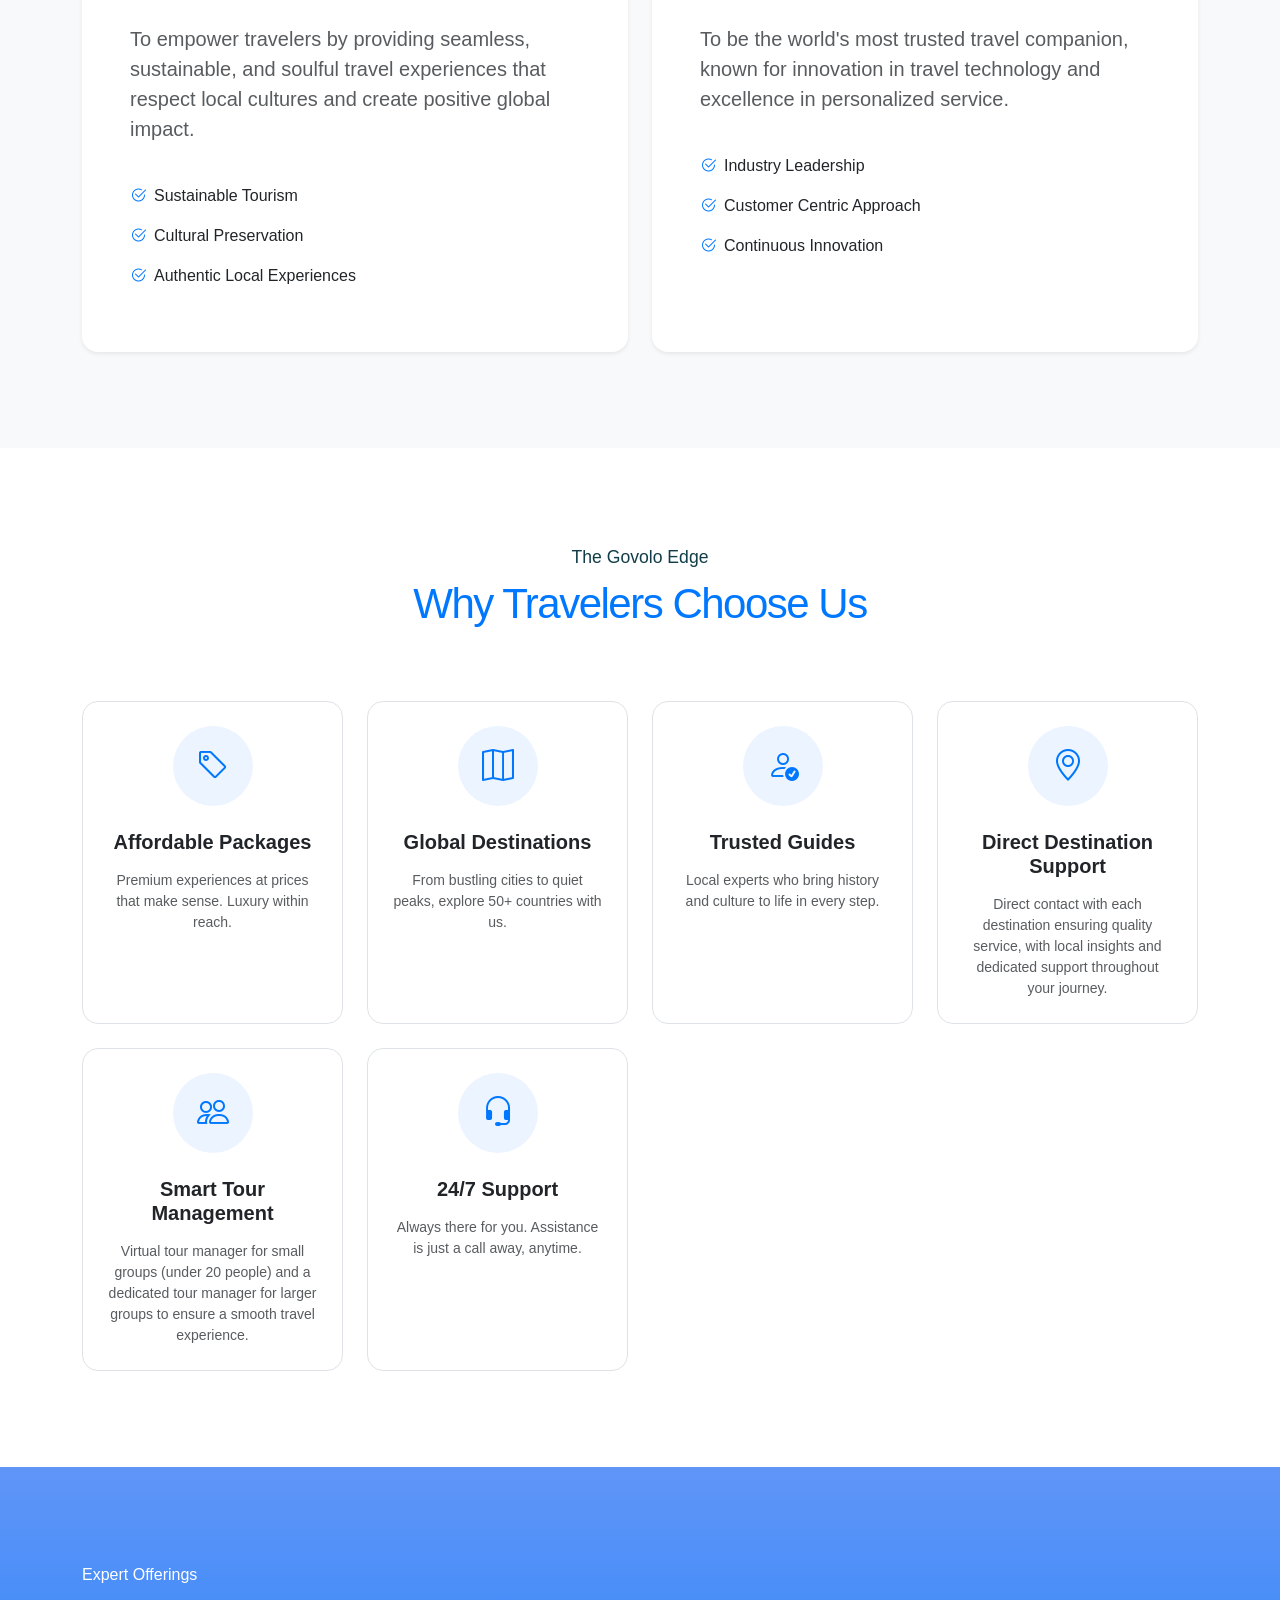
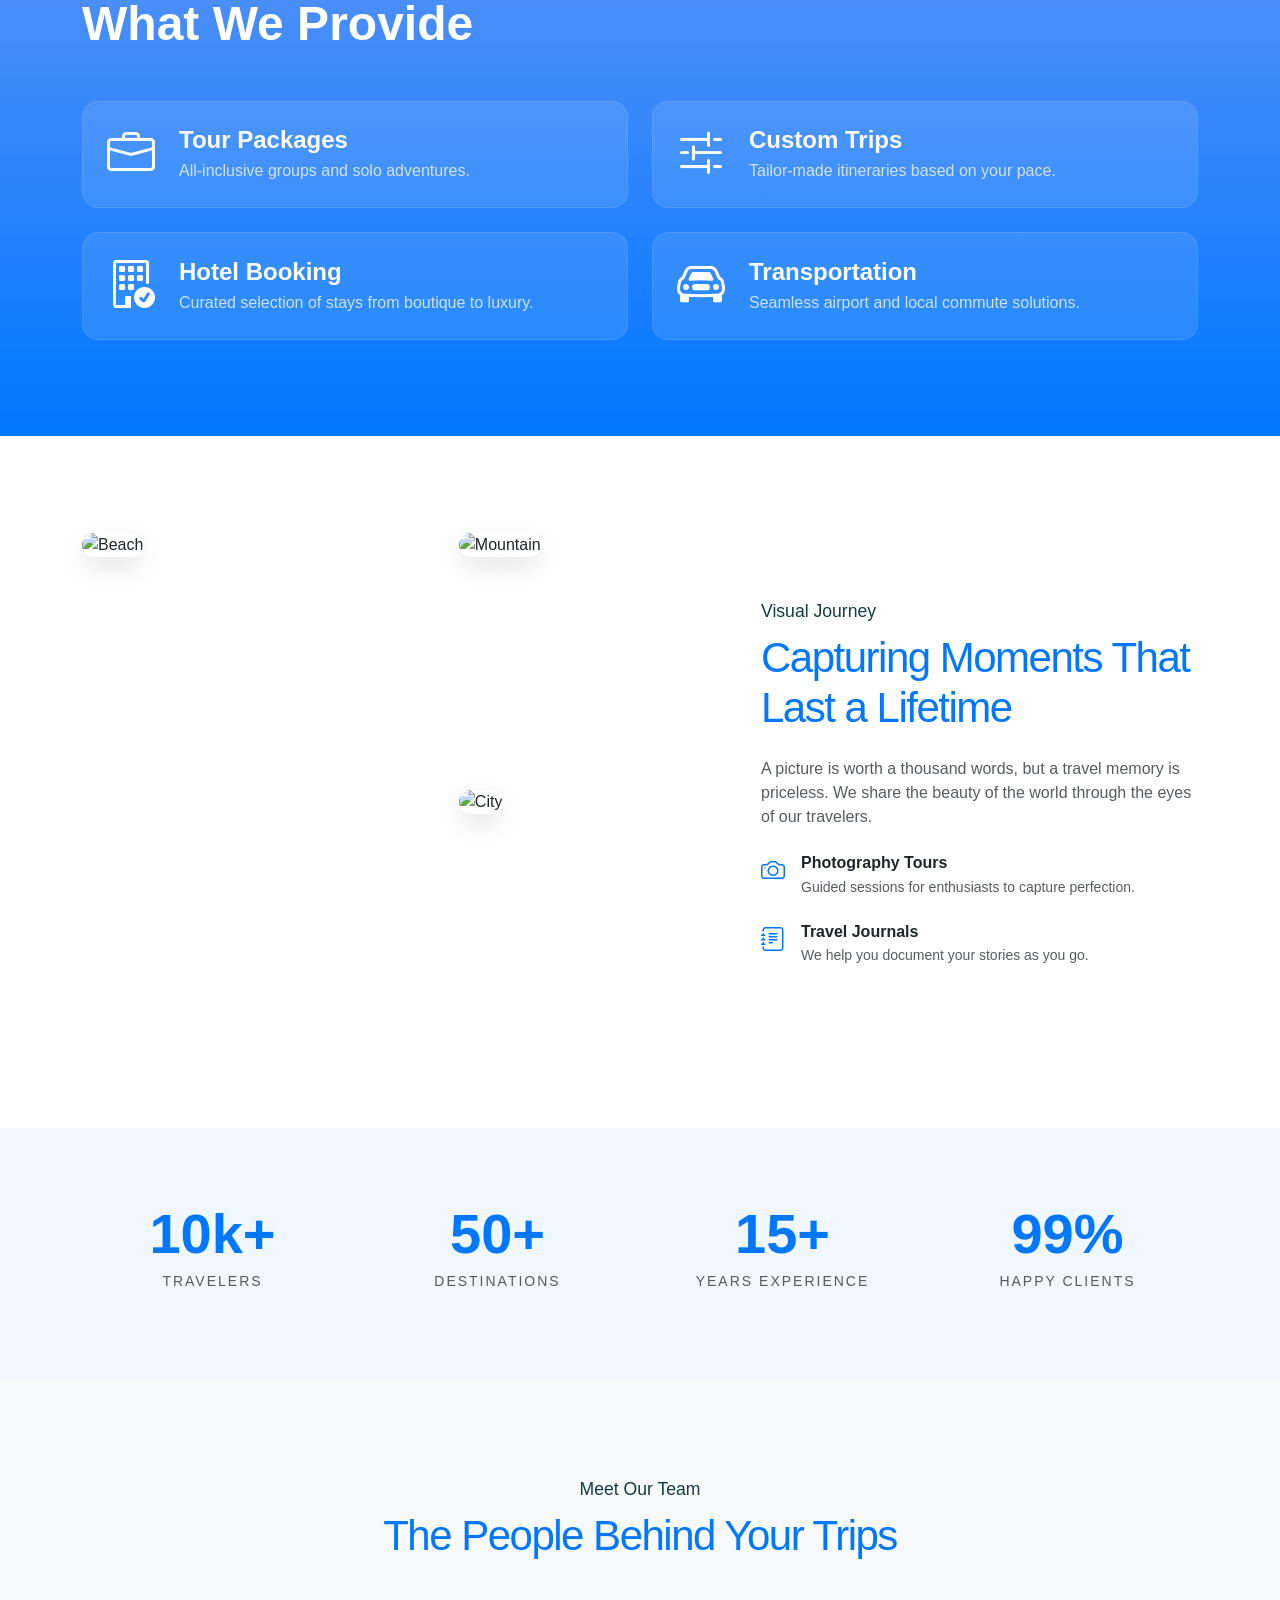
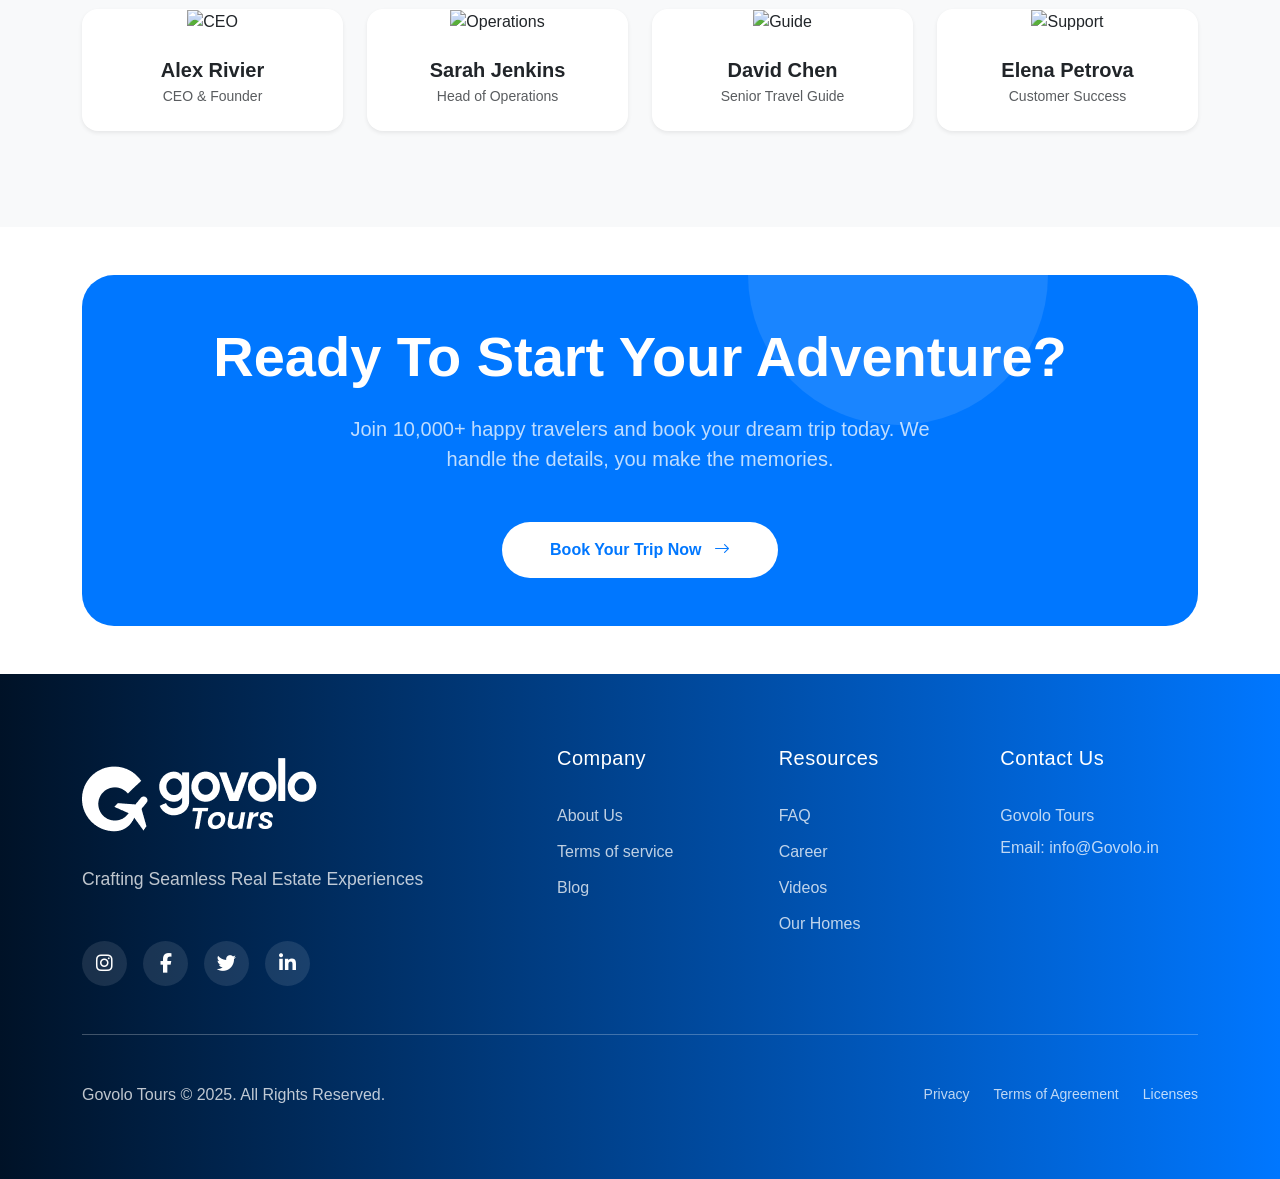
==== commit bc202023: "customise update ui" ====
--- a/aboutus.html
+++ b/aboutus.html
@@ -46,22 +46,31 @@
                     <li class="nav-item">
                         <a class="nav-link active" aria-current="page" href="aboutus.html">About</a>
                     </li>
+                    <li class="nav-item ">
+                        <a class="nav-link" href="#" >
+                            Packages
+                        </a>
+                    </li>
                     <li class="nav-item dropdown hover-dropdown">
                         <a class="nav-link" href="#" role="button" aria-expanded="false">
-                            Day Tours <i class="bi bi-chevron-down ms-1 small dropdown-icon"></i>
+                            Destinations <i class="bi bi-chevron-down ms-1 small dropdown-icon"></i>
                         </a>
                         <ul class="dropdown-menu">
-                            <li><a class="dropdown-item" href="#">City Tours</a></li>
-                            <li><a class="dropdown-item" href="#">Nature Walks</a></li>
-                            <li><hr class="dropdown-divider"></li>
-                            <li><a class="dropdown-item" href="#">Special Offers</a></li>
+                            <li><a class="dropdown-item" href="#">Domestic</a></li>
+                            <li class="dropdown-submenu hover-dropdown-submenu">
+                                <a class="dropdown-item d-flex justify-content-between align-items-center" href="#">
+                                    International <i class="bi bi-chevron-right small"></i>
+                                </a>
+                                <ul class="dropdown-menu">
+                                    <li><a class="dropdown-item" href="#">Asia</a></li>
+                                    <li><a class="dropdown-item" href="#">Europe</a></li>
+                                    <li><a class="dropdown-item" href="#">Africa</a></li>
+                                </ul>
+                            </li>
                         </ul>
                     </li>
                     <li class="nav-item">
-                        <a class="nav-link" href="#">Destinations</a>
-                    </li>
-                    <li class="nav-item">
-                        <a class="nav-link" href="#">Car Rentals</a>
+                        <a class="nav-link" href="#">Testimonials</a>
                     </li>
                 </ul>
                 <div class="d-flex align-items-center">
@@ -90,31 +99,56 @@
                 <div class="nav-item mb-3">
                     <a class="nav-link active fs-5" href="aboutus.html">About</a>
                 </div>
+
+
+                <div class="nav-item mb-3">
+                    <a class="nav-link active fs-5" href="#">Packages</a>
+                </div>
                 <!-- Accordion for Mobile Dropdown -->
+
                 <div class="accordion-item border-0 mb-3 bg-transparent">
-                    <h2 class="accordion-header" id="headingDayTours">
+                    <h2 class="accordion-header" id="headingDestinations">
                         <button class="accordion-button collapsed px-0 py-0 shadow-none bg-transparent fs-5"
-                            type="button" data-bs-toggle="collapse" data-bs-target="#collapseDayTours"
-                            aria-expanded="false" aria-controls="collapseDayTours">
-                            Day Tours
+                            type="button" data-bs-toggle="collapse" data-bs-target="#collapseDestinations"
+                            aria-expanded="false" aria-controls="collapseDestinations">
+                            Destinations
                         </button>
                     </h2>
-                    <div id="collapseDayTours" class="accordion-collapse collapse" aria-labelledby="headingDayTours"
+                    <div id="collapseDestinations" class="accordion-collapse collapse" aria-labelledby="headingDestinations"
                         data-bs-parent="#mobileNavAccordion">
                         <div class="accordion-body px-3 py-2 mt-2 border-start border-2 border-light">
                             <ul class="list-unstyled mb-0 d-flex flex-column gap-3">
-                                <li><a href="#" class="text-decoration-none text-muted py-1 d-block nav-sublink">City Tours</a></li>
-                                <li><a href="#" class="text-decoration-none text-muted py-1 d-block nav-sublink">Nature Walks</a></li>
-                                <li><a href="#" class="text-decoration-none text-muted py-1 d-block nav-sublink">Special Offers</a></li>
+                                <li><a href="#" class="text-decoration-none text-muted py-1 d-block nav-sublink">Domestic</a></li>
+                                <li>
+                                    <!-- Nested Accordion for International -->
+                                    <div class="accordion accordion-flush" id="nestedNavAccordionInt">
+                                        <div class="accordion-item border-0 bg-transparent">
+                                            <h2 class="accordion-header" id="headingInt">
+                                                <button class="accordion-button collapsed px-0 py-0 shadow-none bg-transparent text-muted"
+                                                    type="button" data-bs-toggle="collapse" data-bs-target="#collapseInt"
+                                                    aria-expanded="false" aria-controls="collapseInt">
+                                                    International
+                                                </button>
+                                            </h2>
+                                            <div id="collapseInt" class="accordion-collapse collapse" aria-labelledby="headingInt"
+                                                data-bs-parent="#nestedNavAccordionInt">
+                                                <div class="accordion-body px-3 py-2 mt-2 border-start border-1 border-secondary">
+                                                    <ul class="list-unstyled mb-0 d-flex flex-column gap-2">
+                                                        <li><a href="#" class="text-decoration-none text-muted py-1 d-block nav-sublink" style="font-size: 0.9rem;">Asia</a></li>
+                                                        <li><a href="#" class="text-decoration-none text-muted py-1 d-block nav-sublink" style="font-size: 0.9rem;">Europe</a></li>
+                                                        <li><a href="#" class="text-decoration-none text-muted py-1 d-block nav-sublink" style="font-size: 0.9rem;">Africa</a></li>
+                                                    </ul>
+                                                </div>
+                                            </div>
+                                        </div>
+                                    </div>
+                                </li>
                             </ul>
                         </div>
                     </div>
                 </div>
                 <div class="nav-item mb-3">
-                    <a class="nav-link fs-5" href="#">Destinations</a>
-                </div>
-                <div class="nav-item mb-3">
-                    <a class="nav-link fs-5" href="#">Car Rentals</a>
+                    <a class="nav-link fs-5" href="#">Testimonials</a>
                 </div>
             </div>
 
--- a/style.css
+++ b/style.css
@@ -154,17 +154,31 @@
 }
 
 @media (min-width: 992px) {
-    .hover-dropdown:hover .dropdown-menu {
+    .hover-dropdown:hover > .dropdown-menu {
         display: block;
         margin-top: 0;
         animation: fadeIn 0.15s ease-in-out;
     }
 
-    .hover-dropdown:hover .dropdown-icon {
+    .hover-dropdown-submenu > .dropdown-menu {
+        top: 0;
+        left: 100%;
+        margin-top: -1px;
+    }
+
+    .hover-dropdown-submenu:hover > .dropdown-menu {
+        display: block;
+        animation: fadeIn 0.15s ease-in-out;
+    }
+
+    .hover-dropdown:hover > .nav-link .dropdown-icon {
         transform: rotate(180deg);
     }
 }
 
+.dropdown-submenu {
+    position: relative;
+}
 @keyframes fadeIn {
     from {
         opacity: 0;
@@ -1284,13 +1298,26 @@
 }
 
 
+
+
+
+
+
+
+
+
+
+
+
+
+
 /* ===== Full-Screen Customize Overlay ===== */
 .customize-overlay {
     position: fixed;
     top: 0;
     left: 0;
     width: 100vw;
-    height: 100vh;
+    height: 100dvh;
     background: #f8fbff;
     z-index: 9999;
     display: none;
@@ -2301,3 +2328,108 @@
     }
 }
 
+/* --- Custom Trip Form Redesign --- */
+
+/* Duration Cards */
+.duration-card {
+    cursor: pointer;
+    box-shadow: 0 4px 15px rgba(0,0,0,0.05);
+    border: 2px solid transparent !important;
+    transition: all 0.3s ease;
+}
+
+.duration-card:hover {
+    box-shadow: 0 10px 25px rgba(0,0,0,0.15) !important;
+    transform: translateY(-5px);
+}
+
+.duration-img {
+    transition: transform 0.5s ease;
+}
+
+.duration-card:hover .duration-img {
+    transform: scale(1.1);
+}
+
+input[name="duration"]:checked ~ img {
+    transform: scale(1.1);
+}
+
+input[name="duration"]:checked ~ .card-overlay {
+    background: rgba(78, 148, 254, 0.85) !important;
+}
+
+input[name="duration"]:checked ~ .card-overlay .icon-animate {
+    transform: scale(1.2);
+}
+
+.duration-card .card-overlay {
+    transition: all 0.3s ease;
+}
+
+.duration-card:hover .card-overlay {
+    background: rgba(0,0,0,0.4) !important;
+}
+
+.icon-animate {
+    transition: transform 0.3s ease;
+}
+
+/* Airport Location Cards */
+.airport-card {
+    border: 2px solid transparent !important;
+    transition: all 0.3s ease;
+}
+
+.airport-card:hover {
+    transform: translateY(-3px);
+    box-shadow: 0 8px 20px rgba(0,0,0,0.12) !important;
+}
+
+.airport-bg {
+    transition: transform 0.6s ease;
+}
+
+.airport-card:hover .airport-bg {
+    transform: scale(1.1) rotate(2deg);
+}
+
+.airport-overlay {
+    background: linear-gradient(90deg, rgba(0,0,0,0.8) 0%, rgba(0,0,0,0.4) 100%);
+    transition: all 0.3s ease;
+}
+
+.airport-card:hover .airport-overlay {
+    background: linear-gradient(90deg, rgba(13, 110, 253, 0.9) 0%, rgba(13, 110, 253, 0.4) 100%);
+}
+
+.airport-card.selected {
+    border-color: var(--primary-blue) !important;
+    box-shadow: 0 8px 20px rgba(13, 110, 253, 0.2) !important;
+}
+
+.airport-card.selected .check-circle {
+    opacity: 0 !important;
+    transform: scale(1.1);
+}
+
+.airport-card.selected .airport-overlay {
+    background: linear-gradient(90deg, rgba(13, 110, 253, 0.95) 0%, rgba(13, 110, 253, 0.6) 100%);
+}
+
+/* Date Picker Premium */
+.bg-gradient-dark {
+    background: linear-gradient(to top, rgba(0,0,0,0.8), transparent);
+}
+
+.date-input-premium {
+    font-size: 1.1rem;
+    padding-top: 0.8rem;
+    padding-bottom: 0.8rem;
+    background-color: #f8f9fa;
+}
+
+.date-input-premium:focus {
+    box-shadow: 0 0 0 0.25rem rgba(13, 110, 253, 0.15);
+    background-color: #ffffff;
+}
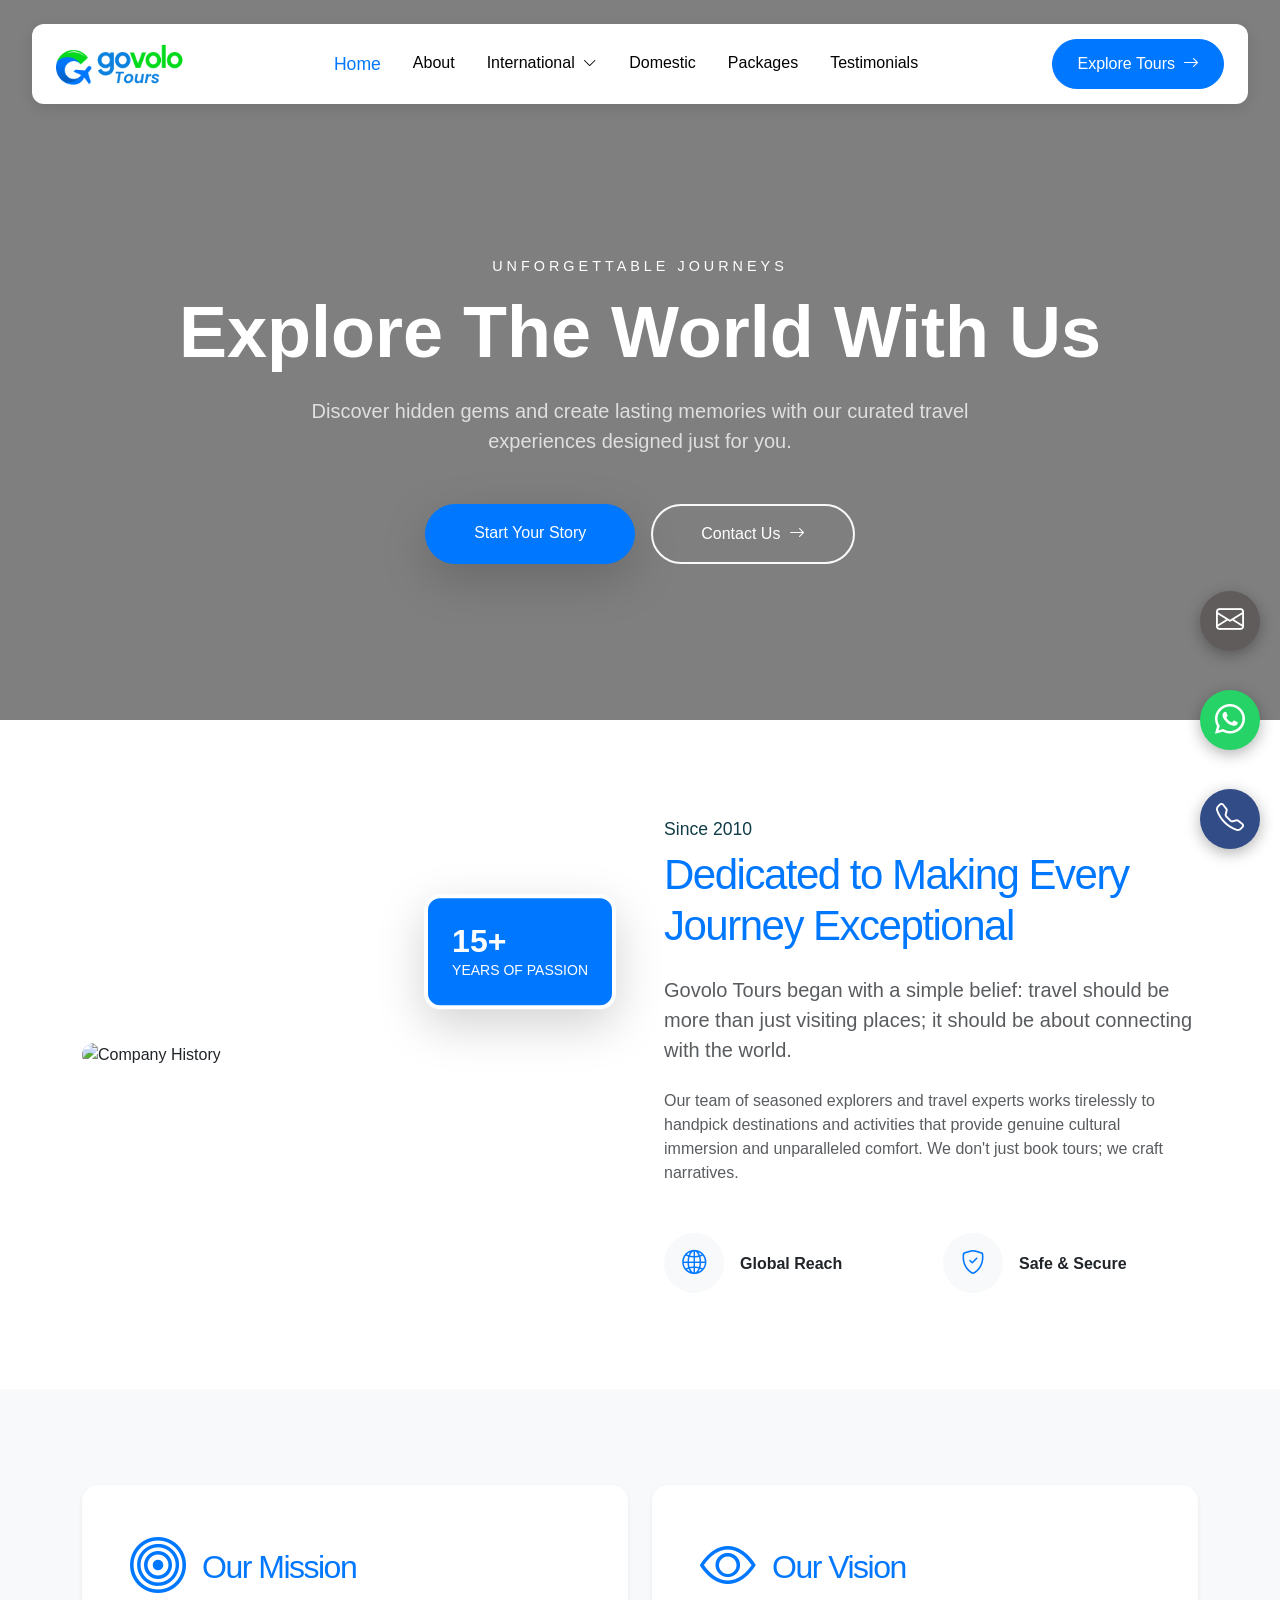
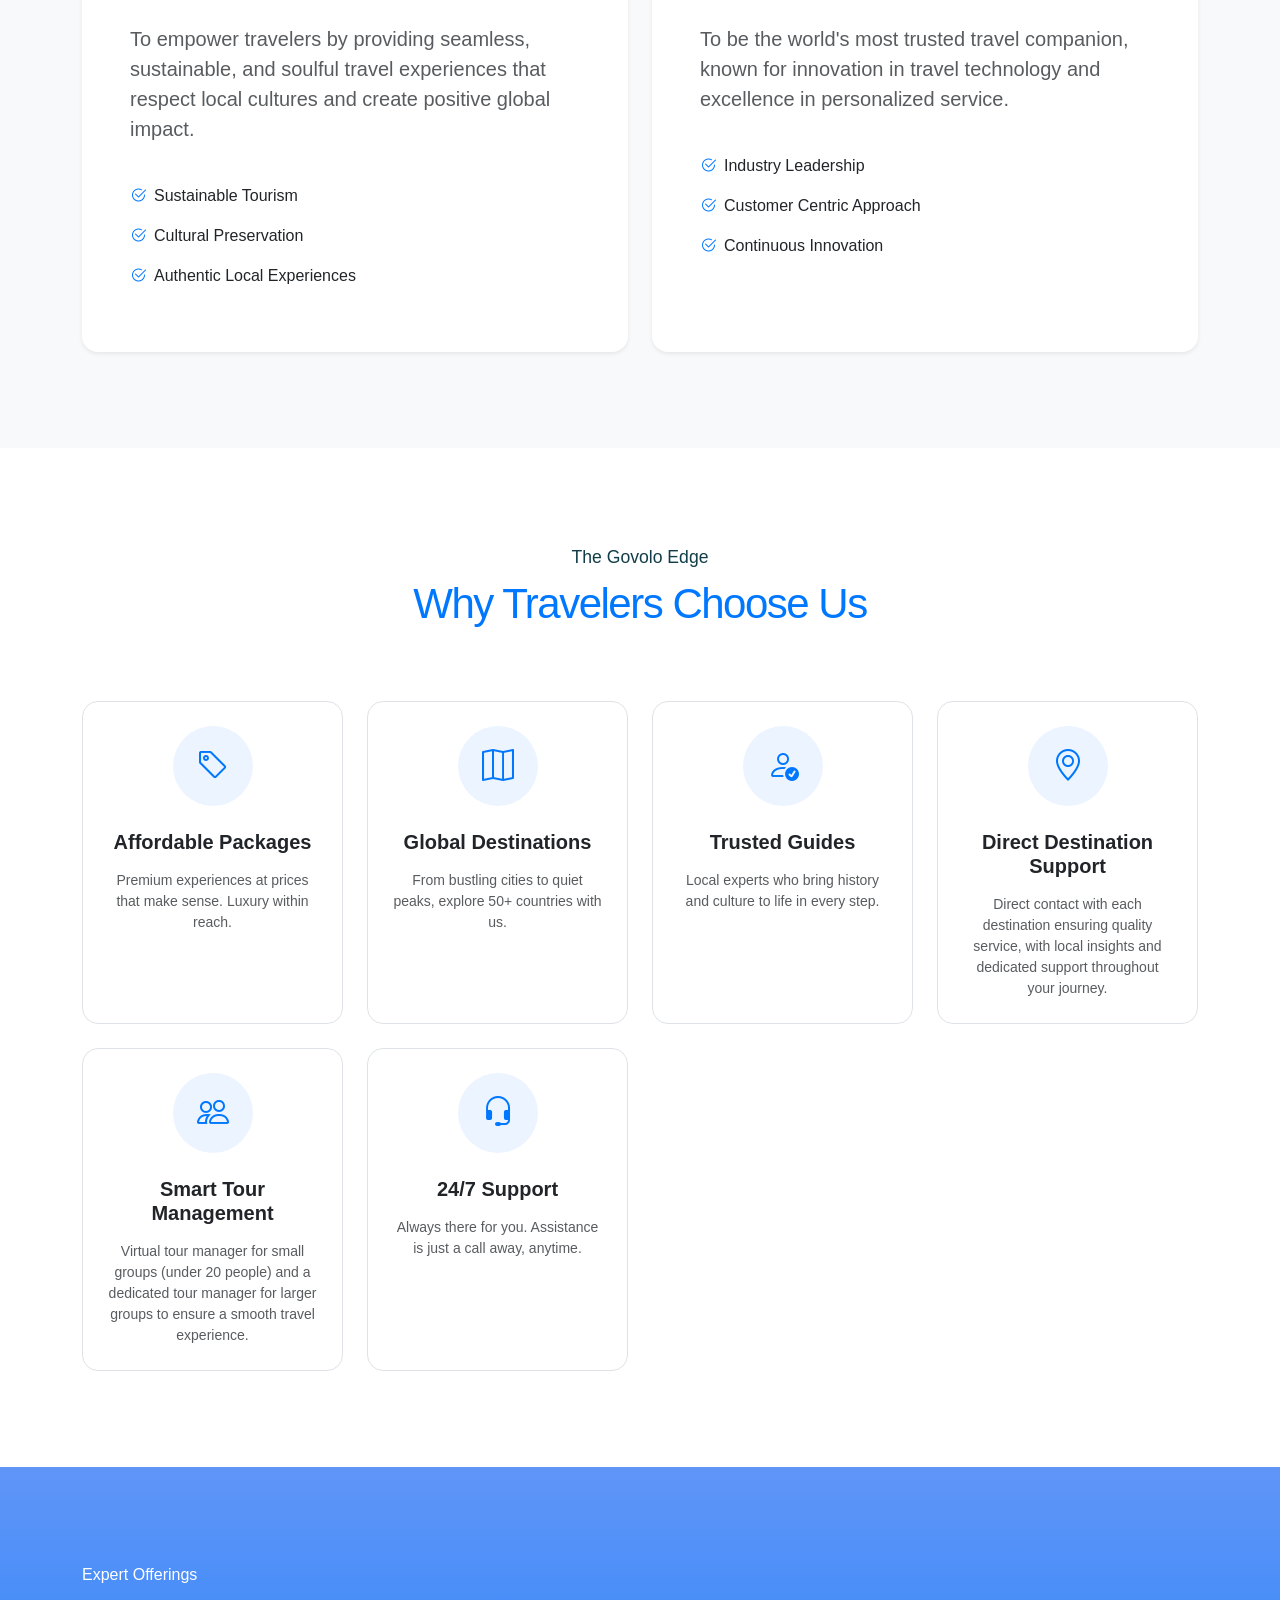
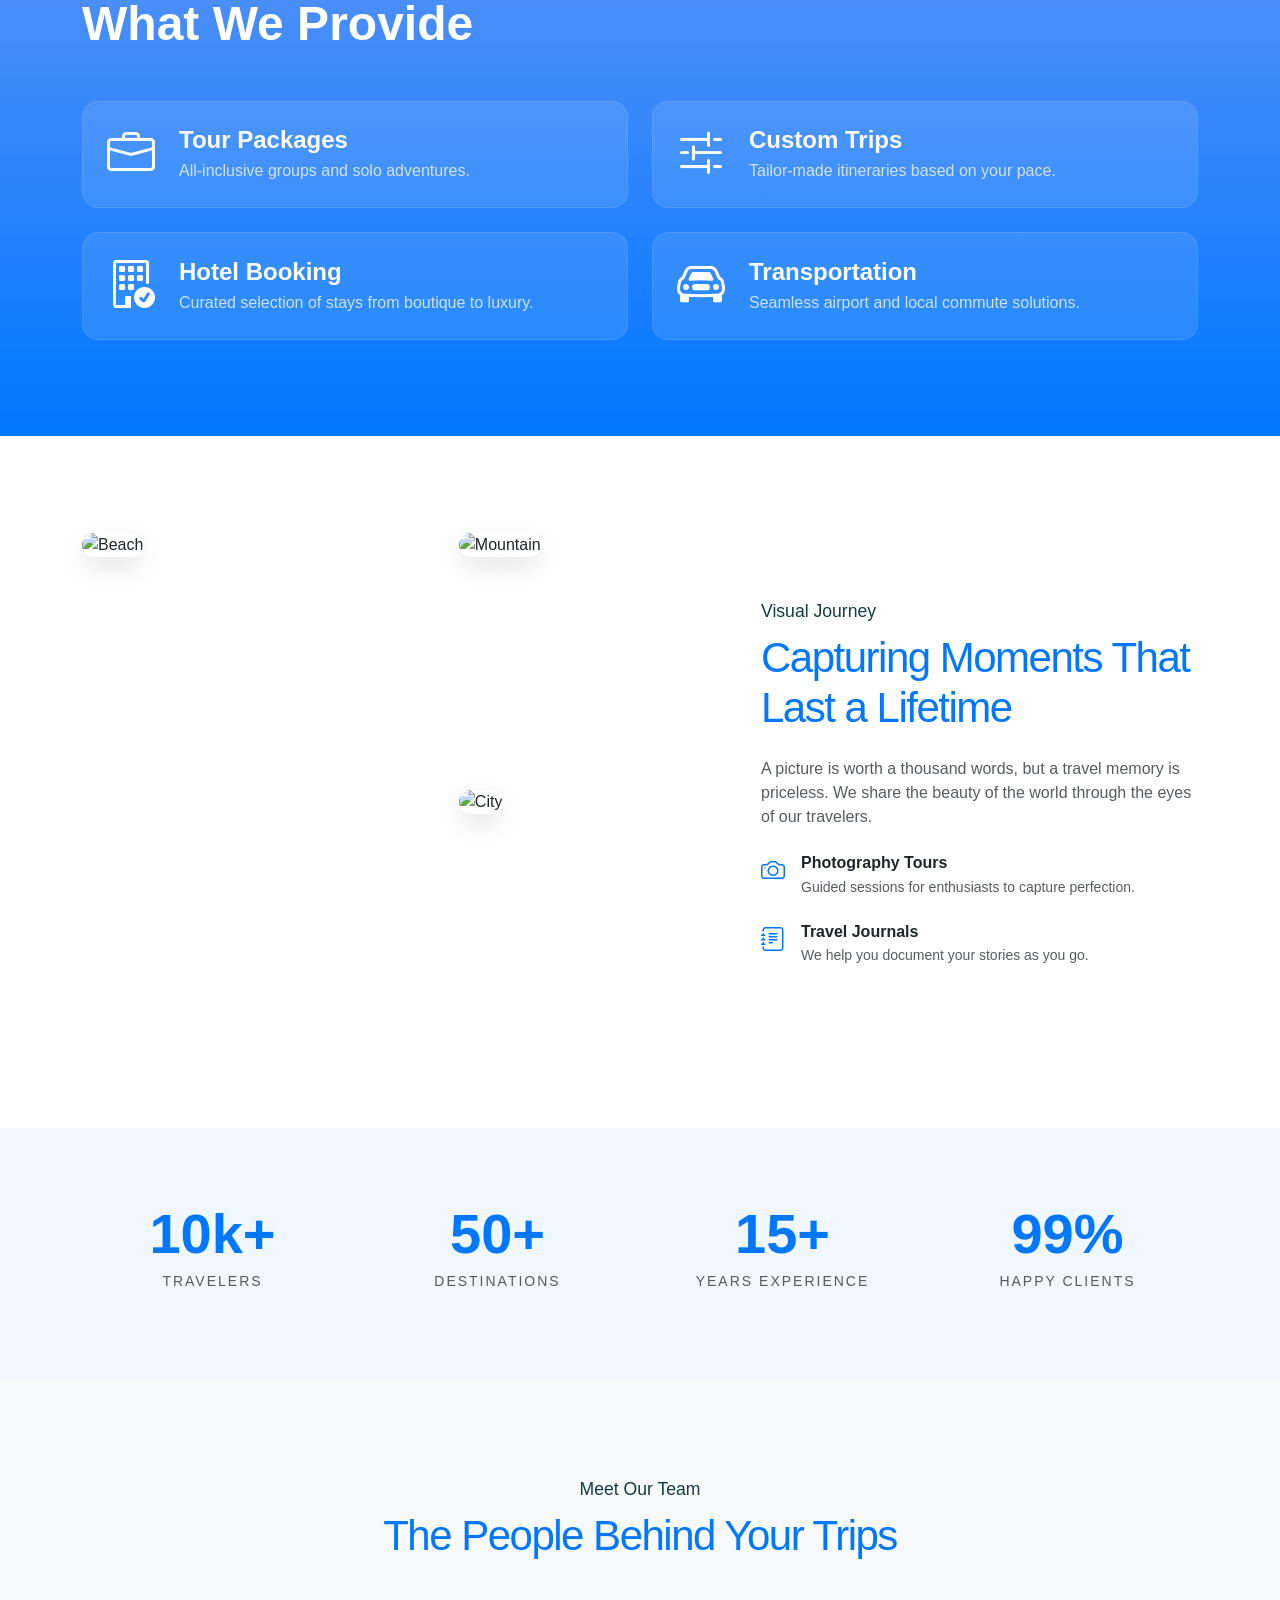
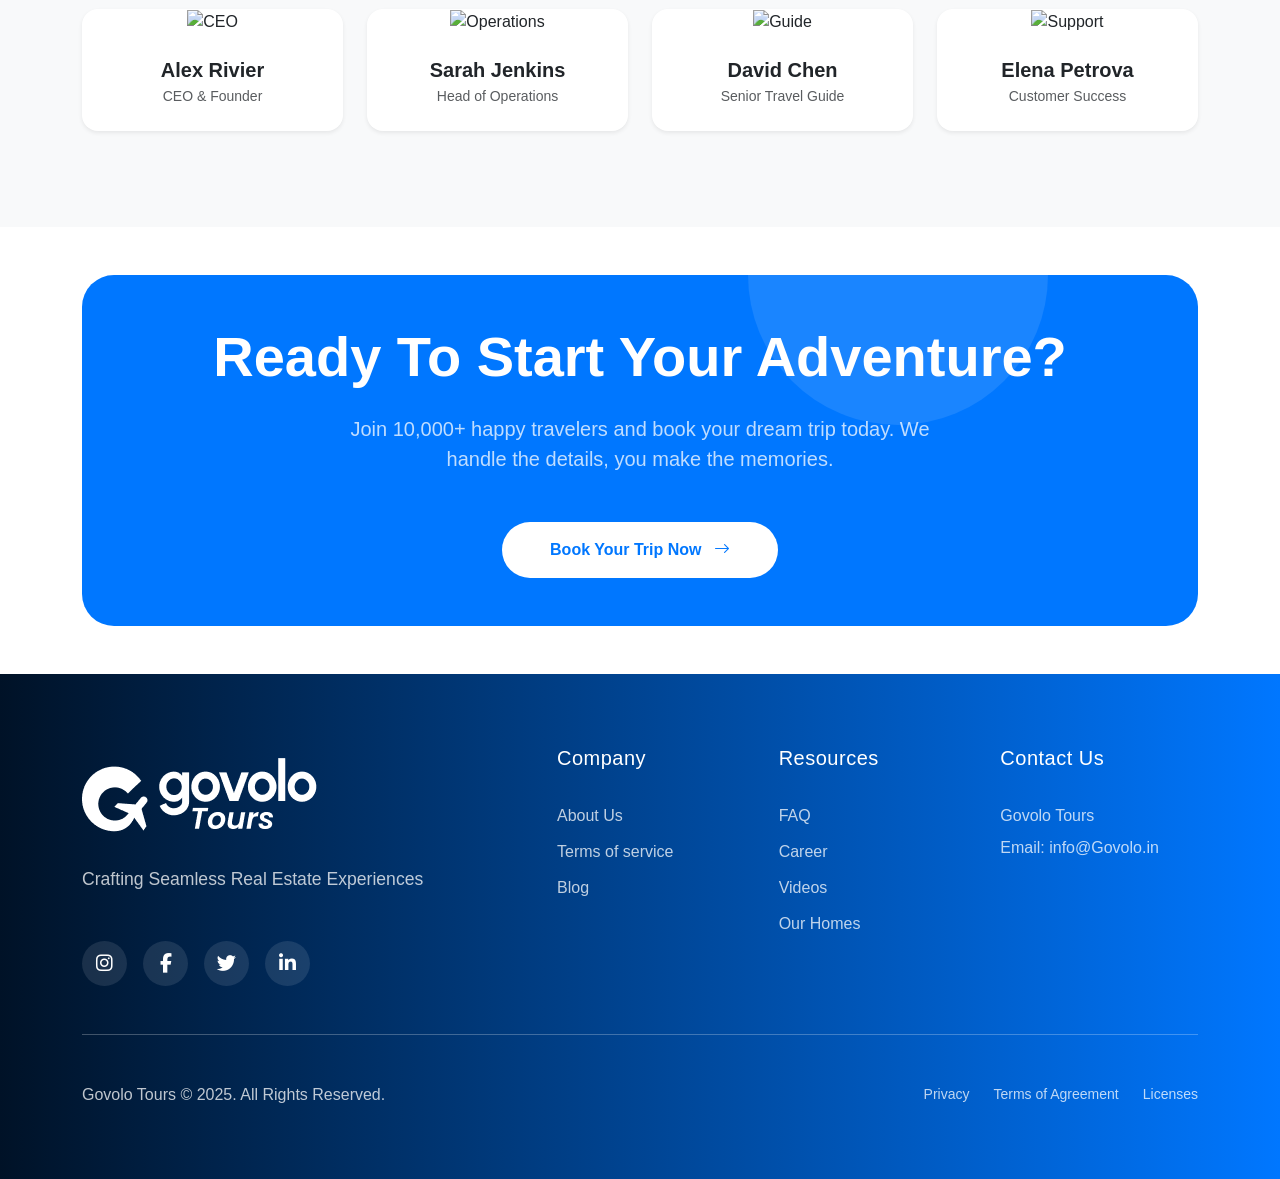
==== commit bb5be67d: "index changes" ====
--- a/aboutus.html
+++ b/aboutus.html
@@ -23,15 +23,29 @@
 
 <body>
 
-    <!-- Desktop & Mobile Navbar (Copied from index.html) -->
-    <nav class="navbar navbar-expand-lg fixed-top custom-navbar navbar-scrolled">
+
+    <a href="" target="_blank" rel="noopener noreferrer" class="whatsapp-float">
+    <i class="bi bi-whatsapp"></i>
+</a>
+
+<a href="" target="_blank" rel="noopener noreferrer" class="telephone-float">
+    <i class="bi bi-telephone"></i>
+</a>
+
+<a href="mailto:[EMAIL_ADDRESS]" target="_blank" rel="noopener noreferrer" class="email-float">
+    <i class="bi bi-envelope"></i>
+</a>
+
+
+    <!-- Desktop & Mobile Navbar -->
+    <nav class="navbar navbar-expand-lg fixed-top custom-navbar">
         <div class="container-fluid px-3">
             <!-- Brand -->
             <a class="navbar-brand d-flex align-items-center" href="index.html">
                 <img src="assets/Group_1.png" alt="Govolo Tours">
             </a>
 
-            <!-- Mobile Toggle Button -->
+            <!-- Mobile Toggle Button (Triggers Offcanvas Drawer) -->
             <button class="navbar-toggler border-0 shadow-none d-lg-none p-0" type="button" data-bs-toggle="offcanvas"
                 data-bs-target="#mobileDrawer" aria-controls="mobileDrawer">
                 <span class="navbar-toggler-icon"></span>
@@ -41,45 +55,97 @@
             <div class="collapse navbar-collapse d-none d-lg-flex" id="desktopNav">
                 <ul class="navbar-nav mx-auto mb-2 mb-lg-0 gap-3">
                     <li class="nav-item">
-                        <a class="nav-link" href="index.html">Home</a>
+                        <a class="nav-link active" aria-current="page" href="#">Home</a>
                     </li>
                     <li class="nav-item">
-                        <a class="nav-link active" aria-current="page" href="aboutus.html">About</a>
+                        <a class="nav-link" href="#">About</a>
+                    </li>
+    
+                    <!-- Multi-level Dropdown for Destinations -->
+<li class="nav-item mega-parent ">
+    <a class="nav-link mega-trigger" href="#">
+        International 
+        <i class="bi bi-chevron-down ms-1 small dropdown-icon"></i>
+    </a>
+
+    <!-- FULL WIDTH WRAPPER -->
+    <div class="mega-menu mt-2">
+
+        <!-- INNER CONTAINER (IMPORTANT) -->
+        <div class="container">
+            <div class="row">
+
+                <!-- Asia -->
+                <div class="col-lg-4">
+                    <h6 class="mega-heading">Asia</h6>
+                    <ul class="mega-list">
+                        <li>Bali </li>
+                        <li>Maldives </li>
+                        <li>Thailand <span class="badge badge-budget">BUDGET</span></li>
+                        <li>Dubai</li>
+                        <li>Vietnam</li>
+                    </ul>
+                </div>
+
+                <!-- Europe -->
+                <div class="col-lg-4">
+                    <h6 class="mega-heading">Europe</h6>
+                    <ul class="mega-list">
+                        <li>France</li>
+                        <li>Switzerland</li>
+                        <li>Spain<span class="badge badge-trending">TRENDING</span></li>
+                        <li>Italy</li>
+                        <li>Germany</li>
+                    </ul>
+                </div>
+
+                <!-- Africa -->
+                <div class="col-lg-4">
+                    <h6 class="mega-heading">Africa</h6>
+                    <ul class="mega-list">
+                        <li>Kenya</li>
+                        <li>South Africa</li>
+                        <li>Egypt <span class="badge badge-trending">TRENDING</span></li>
+                        <li>Morocco</li>
+
+                        <!-- SINGLE VIEW ALL -->
+                        <li class="mt-3">
+                            <a href="/destinations/" class="view-all">
+                                Explore 40+ Destinations →
+                            </a>
+                        </li>
+                    </ul>
+                </div>
+
+            </div>
+        </div>
+
+    </div>
+</li>
+                    <li class="nav-item ">
+                        <a class="nav-link" href="#" >
+                            Domestic
+                        </a>
                     </li>
                     <li class="nav-item ">
                         <a class="nav-link" href="#" >
                             Packages
                         </a>
                     </li>
-                    <li class="nav-item dropdown hover-dropdown">
-                        <a class="nav-link" href="#" role="button" aria-expanded="false">
-                            Destinations <i class="bi bi-chevron-down ms-1 small dropdown-icon"></i>
-                        </a>
-                        <ul class="dropdown-menu">
-                            <li><a class="dropdown-item" href="#">Domestic</a></li>
-                            <li class="dropdown-submenu hover-dropdown-submenu">
-                                <a class="dropdown-item d-flex justify-content-between align-items-center" href="#">
-                                    International <i class="bi bi-chevron-right small"></i>
-                                </a>
-                                <ul class="dropdown-menu">
-                                    <li><a class="dropdown-item" href="#">Asia</a></li>
-                                    <li><a class="dropdown-item" href="#">Europe</a></li>
-                                    <li><a class="dropdown-item" href="#">Africa</a></li>
-                                </ul>
-                            </li>
-                        </ul>
-                    </li>
                     <li class="nav-item">
                         <a class="nav-link" href="#">Testimonials</a>
                     </li>
                 </ul>
                 <div class="d-flex align-items-center">
-                    <button class="btn btn-primary rounded-pill px-4 nav-explore-btn" type="button">Explore Tours <i
-                            class="bi bi-arrow-right ms-2 align-text-bottom"></i></button>
+                    <button class="btn btn-primary rounded-pill px-4 nav-explore-btn " type="button">Explore Tours <i
+                            class="bi bi-arrow-right ms-2   align-text-bottom"></i></button>
                 </div>
             </div>
         </div>
     </nav>
+
+
+
 
     <!-- Custom Mobile Drawer (Offcanvas) -->
     <div class="offcanvas offcanvas-start custom-mobile-drawer border-0 shadow-sm" tabindex="-1" id="mobileDrawer"
@@ -94,66 +160,127 @@
         <div class="offcanvas-body px-4 pt-1">
             <div class="accordion accordion-flush mobile-nav-accordion" id="mobileNavAccordion">
                 <div class="nav-item mb-3">
-                    <a class="nav-link fs-5" href="index.html">Home</a>
+                    <a class="nav-link active  fs-5" href="#">Home</a>
                 </div>
                 <div class="nav-item mb-3">
-                    <a class="nav-link active fs-5" href="aboutus.html">About</a>
-                </div>
-
-
-                <div class="nav-item mb-3">
-                    <a class="nav-link active fs-5" href="#">Packages</a>
-                </div>
-                <!-- Accordion for Mobile Dropdown -->
-
+                    <a class="nav-link  fs-5" href="#">About</a>
+                </div>
+                <!-- Accordion for Mobile Dropdown (Clean/Modern integration) -->
+
+                <!-- Nested Accordion for Destinations Mobile Dropdown -->
                 <div class="accordion-item border-0 mb-3 bg-transparent">
                     <h2 class="accordion-header" id="headingDestinations">
                         <button class="accordion-button collapsed px-0 py-0 shadow-none bg-transparent fs-5"
                             type="button" data-bs-toggle="collapse" data-bs-target="#collapseDestinations"
                             aria-expanded="false" aria-controls="collapseDestinations">
-                            Destinations
+                            International
                         </button>
                     </h2>
                     <div id="collapseDestinations" class="accordion-collapse collapse" aria-labelledby="headingDestinations"
                         data-bs-parent="#mobileNavAccordion">
                         <div class="accordion-body px-3 py-2 mt-2 border-start border-2 border-light">
                             <ul class="list-unstyled mb-0 d-flex flex-column gap-3">
-                                <li><a href="#" class="text-decoration-none text-muted py-1 d-block nav-sublink">Domestic</a></li>
-                                <li>
-                                    <!-- Nested Accordion for International -->
-                                    <div class="accordion accordion-flush" id="nestedNavAccordionInt">
-                                        <div class="accordion-item border-0 bg-transparent">
-                                            <h2 class="accordion-header" id="headingInt">
-                                                <button class="accordion-button collapsed px-0 py-0 shadow-none bg-transparent text-muted"
-                                                    type="button" data-bs-toggle="collapse" data-bs-target="#collapseInt"
-                                                    aria-expanded="false" aria-controls="collapseInt">
-                                                    International
-                                                </button>
-                                            </h2>
-                                            <div id="collapseInt" class="accordion-collapse collapse" aria-labelledby="headingInt"
-                                                data-bs-parent="#nestedNavAccordionInt">
-                                                <div class="accordion-body px-3 py-2 mt-2 border-start border-1 border-secondary">
-                                                    <ul class="list-unstyled mb-0 d-flex flex-column gap-2">
-                                                        <li><a href="#" class="text-decoration-none text-muted py-1 d-block nav-sublink" style="font-size: 0.9rem;">Asia</a></li>
-                                                        <li><a href="#" class="text-decoration-none text-muted py-1 d-block nav-sublink" style="font-size: 0.9rem;">Europe</a></li>
-                                                        <li><a href="#" class="text-decoration-none text-muted py-1 d-block nav-sublink" style="font-size: 0.9rem;">Africa</a></li>
-                                                    </ul>
-                                                </div>
+                                <li class="accordion accordion-flush" id="nestedNavAccordionInt">
+                                    <div class="accordion-item border-0 bg-transparent mb-0">
+                                        <h2 class="accordion-header" id="headingInt">
+                                            <button class="accordion-button collapsed px-0 py-1 shadow-none bg-transparent text-muted nav-sublink"
+                                                type="button" data-bs-toggle="collapse" data-bs-target="#collapseInt"
+                                                aria-expanded="false" aria-controls="collapseInt" style="font-size: 1rem;">
+                                                Asia
+                                            </button>
+                                        </h2>
+                                        <div id="collapseInt" class="accordion-collapse collapse" aria-labelledby="headingInt"
+                                            data-bs-parent="#nestedNavAccordionInt">
+                                            <div class="accordion-body px-3 py-1 mt-1 border-start border-1 border-light">
+                                                <ul class="list-unstyled mb-0 d-flex flex-column gap-2">
+                                                    <li><a href="#" class="text-decoration-none text-muted py-1 d-block nav-sublink" style="font-size: 0.95rem;">Bali</a></li>
+                                                    <li><a href="#" class="text-decoration-none text-muted py-1 d-block nav-sublink" style="font-size: 0.95rem;">Maldives</a></li>
+                                                    <li><a href="#" class="text-decoration-none text-muted py-1 d-block nav-sublink" style="font-size: 0.95rem;">Thailand</a></li>
+                                                    <li><a href="#" class="text-decoration-none text-muted py-1 d-block nav-sublink" style="font-size: 0.95rem;">Vietnam</a></li>
+
+                                                </ul>
                                             </div>
                                         </div>
                                     </div>
+
+
+
+                                    <div class="accordion-item border-0 bg-transparent mb-0">
+                                        <h2 class="accordion-header" id="headingInt">
+                                            <button class="accordion-button collapsed px-0 py-1 shadow-none bg-transparent text-muted nav-sublink"
+                                                type="button" data-bs-toggle="collapse" data-bs-target="#collapseeuro"
+                                                aria-expanded="false" aria-controls="collapseInt" style="font-size: 1rem;">
+                                                Europe
+                                            </button>
+                                        </h2>
+                                        <div id="collapseeuro" class="accordion-collapse collapse" aria-labelledby="headingInt"
+                                            data-bs-parent="#nestedNavAccordionInt">
+                                            <div class="accordion-body px-3 py-1 mt-1 border-start border-1 border-light">
+                                                <ul class="list-unstyled mb-0 d-flex flex-column gap-2">
+                                                    <li><a href="#" class="text-decoration-none text-muted py-1 d-block nav-sublink" style="font-size: 0.95rem;">France</a></li>
+                                                    <li><a href="#" class="text-decoration-none text-muted py-1 d-block nav-sublink" style="font-size: 0.95rem;">Switzerland</a></li>
+                                                    <li><a href="#" class="text-decoration-none text-muted py-1 d-block nav-sublink" style="font-size: 0.95rem;">Italy</a></li>
+                                                    <li><a href="#" class="text-decoration-none text-muted py-1 d-block nav-sublink" style="font-size: 0.95rem;">Spain</a></li>
+                                                </ul>
+                                            </div>
+                                        </div>
+                                    </div>
+
+
+
+                                    <div class="accordion-item border-0 bg-transparent mb-0">
+                                        <h2 class="accordion-header" id="headingInt">
+                                            <button class="accordion-button collapsed px-0 py-1 shadow-none bg-transparent text-muted nav-sublink"
+                                                type="button" data-bs-toggle="collapse" data-bs-target="#collapseafr"
+                                                aria-expanded="false" aria-controls="collapseInt" style="font-size: 1rem;">
+                                                Africa
+                                            </button>
+                                        </h2>
+                                        <div id="collapseafr" class="accordion-collapse collapse" aria-labelledby="headingInt"
+                                            data-bs-parent="#nestedNavAccordionInt">
+                                            <div class="accordion-body px-3 py-1 mt-1 border-start border-1 border-light">
+                                                <ul class="list-unstyled mb-0 d-flex flex-column gap-2">
+                                                    <li><a href="#" class="text-decoration-none text-muted py-1 d-block nav-sublink" style="font-size: 0.95rem;">Kenya</a></li>
+                                                    <li><a href="#" class="text-decoration-none text-muted py-1 d-block nav-sublink" style="font-size: 0.95rem;">South Africa</a></li>
+                                                    <li><a href="#" class="text-decoration-none text-muted py-1 d-block nav-sublink" style="font-size: 0.95rem;">Egypt</a></li>
+                                                    <li><a href="#" class="text-decoration-none text-muted py-1 d-block nav-sublink" style="font-size: 0.95rem;">Morocco</a></li>
+
+                                                </ul>
+                                            </div>
+                                        </div>
+                                    </div>
+
+
+
                                 </li>
+
+
+
+
                             </ul>
                         </div>
                     </div>
                 </div>
+
+
+                
+                                <div class="nav-item mb-3">
+                    <a class="nav-link active fs-5" href="#">Domestic</a>
+                </div>
+
+
                 <div class="nav-item mb-3">
-                    <a class="nav-link fs-5" href="#">Testimonials</a>
+                    <a class="nav-link active fs-5" href="#">Packages</a>
+                </div>
+
+
+                <div class="nav-item mb-3">
+                    <a class="nav-link  fs-5" href="#">Testimonials</a>
                 </div>
             </div>
 
             <button
-                class="btn btn-primary rounded-pill w-100 py-3 mt-4 fs-6 d-flex align-items-center justify-content-center mobile-explore-btn"
+                class="btn btn-primary rounded-pill w-100 py-3 mt-4 fs-6  d-flex align-items-center justify-content-center mobile-explore-btn"
                 type="button">
                 Explore Tours <i class="bi bi-arrow-right ms-2"></i>
             </button>
--- a/style.css
+++ b/style.css
@@ -85,9 +85,16 @@
 
 .custom-navbar {
     /* background-color: var(--navbar-bg); */
-    background-color: transparent;
-
-    backdrop-filter: blur(20px);
+    /* background-color: transparent;
+
+    backdrop-filter: blur(0px); */
+
+
+    background-color: #ffffff !important;
+    backdrop-filter: none !important;
+    box-shadow: 0 4px 15px rgba(0, 0, 0, 0.1) !important;
+
+
     border-radius: 12px;
     margin: 1.5rem auto;
     width: 95%;
@@ -95,7 +102,7 @@
     padding: 0.6rem 0.5rem;
     box-shadow: 0 4px 15px rgba(0, 0, 0, 0.05);
     transition: all 0.3s ease;
-    
+
 }
 
 /* Scrolled Navbar Style */
@@ -114,10 +121,12 @@
 }
 
 /* Ensure default toggler is white */
-.navbar-toggler-icon {
+/* .navbar-toggler-icon {
     filter: invert(1) brightness(200%);
     transition: filter 0.3s ease;
-}
+} */
+
+
 
 @media (max-width: 991px) {
     .custom-navbar {
@@ -128,16 +137,17 @@
 }
 
 .navbar-nav .nav-link {
-    color: #ffffff;
+    color: #020202;
     font-weight: 400;
     font-size: 1rem;
     transition: color 0.5s ease-in-out;
 }
 
-.navbar-nav .nav-link:hover{
+.navbar-nav .nav-link:hover {
     color: var(--primary-blue) !important;
 
 }
+
 .navbar-nav .nav-link.active {
     color: var(--primary-blue) !important;
     font-size: 1.1rem;
@@ -154,24 +164,24 @@
 }
 
 @media (min-width: 992px) {
-    .hover-dropdown:hover > .dropdown-menu {
+    .hover-dropdown:hover>.dropdown-menu {
         display: block;
         margin-top: 0;
         animation: fadeIn 0.15s ease-in-out;
     }
 
-    .hover-dropdown-submenu > .dropdown-menu {
+    .hover-dropdown-submenu>.dropdown-menu {
         top: 0;
         left: 100%;
         margin-top: -1px;
     }
 
-    .hover-dropdown-submenu:hover > .dropdown-menu {
+    .hover-dropdown-submenu:hover>.dropdown-menu {
         display: block;
         animation: fadeIn 0.15s ease-in-out;
     }
 
-    .hover-dropdown:hover > .nav-link .dropdown-icon {
+    .hover-dropdown:hover>.nav-link .dropdown-icon {
         transform: rotate(180deg);
     }
 }
@@ -179,6 +189,7 @@
 .dropdown-submenu {
     position: relative;
 }
+
 @keyframes fadeIn {
     from {
         opacity: 0;
@@ -271,6 +282,168 @@
 }
 
 
+
+
+
+
+
+
+
+
+
+
+
+
+
+/* =========================
+   FULL WIDTH MEGA MENU
+========================= */
+
+
+
+.mega-menu {
+    position: absolute;
+    top: 100%;
+    left: 0;
+    width: 100%;
+    /* FULL WIDTH */
+
+    background: #fff;
+    padding: 40px 0;
+
+    border-radius: 16px;
+    /* bottom rounded only */
+    box-shadow: 0 15px 40px rgba(0, 0, 0, 0.08);
+
+    opacity: 0;
+    visibility: hidden;
+    transform: translateY(10px);
+    transition: all 0.25s ease;
+
+    z-index: 9999;
+}
+
+.mega-menu .col-lg-4 {
+    border-right: 1px solid #e5e5e5;
+    padding-left: 50px;
+    padding-right: 50px;
+
+}
+
+.mega-menu .col-lg-4:last-child {
+    border-right: none;
+}
+
+/* SHOW ON HOVER */
+@media (min-width: 992px) {
+    .mega-parent:hover .mega-menu {
+        opacity: 1;
+        visibility: visible;
+        transform: translateY(0);
+    }
+}
+
+/* =========================
+   HOVER GAP FIX (CRITICAL)
+========================= */
+
+.mega-parent::after {
+    content: "";
+    position: absolute;
+    top: 100%;
+    left: 0;
+    width: 100%;
+    height: 20px;
+}
+
+/* =========================
+   CONTENT STYLING
+========================= */
+
+.mega-heading {
+    font-weight: 600;
+    margin-bottom: 15px;
+    font-size: 18px;
+}
+
+/* List */
+.mega-list {
+    list-style: none;
+    padding: 0;
+}
+
+.mega-list li {
+    font-size: 15px;
+    margin-bottom: 12px;
+    display: flex;
+    align-items: center;
+    gap: 10px;
+    cursor: pointer;
+    transition: 0.2s ease;
+}
+
+.mega-list li:hover {
+    color: #0d6efd;
+    transform: translateX(4px);
+}
+
+/* =========================
+   BADGES
+========================= */
+
+.badge {
+    font-size: 10px;
+    padding: 4px 10px;
+    border-radius: 20px;
+    font-weight: 600;
+}
+
+.badge-trending {
+    background: #f8caca;
+    color: #a94442;
+}
+
+.badge-honeymoon {
+    background: #e7c6d3;
+    color: #7a2e4d;
+}
+
+.badge-budget {
+    background: #e9dfd7;
+    color: #5a4634;
+}
+
+/* =========================
+   VIEW ALL
+========================= */
+
+.view-all {
+    font-weight: 600;
+    color: #2c3e50;
+    text-decoration: none;
+}
+
+.view-all:hover {
+    color: #0d6efd;
+}
+
+/* =========================
+   ARROW ROTATION
+========================= */
+
+.dropdown-icon {
+    transition: transform 0.3s ease;
+}
+
+.mega-parent:hover .dropdown-icon {
+    transform: rotate(180deg);
+}
+
+
+
+
+
+
 /* ===== Hero Section ===== */
 .hero-section {
     min-height: 100svh;
@@ -314,7 +487,7 @@
     /* Prevent white flash behind images */
 }
 
-.slider-bg {
+/* .slider-bg {
     position: absolute;
     top: 0;
     left: 0;
@@ -327,24 +500,24 @@
     transition: opacity 1s ease-in-out;
     z-index: 0;
     pointer-events: none;
-}
-
-
-
-/* .slider-bg {
+} */
+
+
+
+.slider-bg {
     position: absolute;
     top: 0;
     left: 0;
     width: 100%;
     height: 100%;
 
-    object-fit: cover;   
+    object-fit: cover;
 
     opacity: 0;
     transition: opacity 1s ease-in-out;
     z-index: 0;
     pointer-events: none;
-} */
+}
 
 .slider-bg::after {
     content: '';
@@ -864,7 +1037,7 @@
     border-radius: 30px !important;
 }
 
-.package-img img{
+.package-img img {
 
     border-radius: 0px 0px 15px 15px !important;
 }
@@ -874,7 +1047,8 @@
     letter-spacing: -0.5px;
     font-weight: 500 !important;
 }
-.price{
+
+.price {
     font-weight: 500 !important;
 }
 
@@ -925,11 +1099,11 @@
     border: 2px solid red;
 } */
 
-.special-offer-img{
-    display:block;
-    width:100%;
-    height:100%;
-    object-fit:cover;
+.special-offer-img {
+    display: block;
+    width: 100%;
+    height: 100%;
+    object-fit: cover;
     max-height: 500px;
 
 }
@@ -966,7 +1140,7 @@
     bottom: -100px;
     left: -100px;
     transform: rotate(15deg);
-  
+
     /* border: 2px solid red !important; */
 }
 
@@ -982,7 +1156,8 @@
 
 /* ===== Testimonial Section ===== */
 .testimonial-section {
-    background-color: #DBECFF; /* Light blue similar to reference */
+    background-color: #DBECFF;
+    /* Light blue similar to reference */
 }
 
 .testimonial-card {
@@ -990,7 +1165,8 @@
     border: none;
     box-shadow: 0 10px 40px rgba(0, 0, 0, 0.05);
     margin-top: 45px;
-    padding: 2.5rem 1.5rem 2rem !important; /* Matches reference proportions */
+    padding: 2.5rem 1.5rem 2rem !important;
+    /* Matches reference proportions */
     display: flex;
     flex-direction: column;
 }
@@ -1014,12 +1190,14 @@
 }
 
 .stars-area {
-    min-height: 40px; /* designated area for stars */
+    min-height: 40px;
+    /* designated area for stars */
 }
 
 /* Override Owl Carousel native elements if needed */
 .testimonial-carousel .owl-stage-outer {
-    padding-top: 50px; /* Ensure top image doesn't get clipped by hidden overflow */
+    padding-top: 50px;
+    /* Ensure top image doesn't get clipped by hidden overflow */
 }
 
 /* ===== Testimonial Flexbox fixes ===== */
@@ -1037,8 +1215,9 @@
 
 
 
-.special-offer-right{
-    overflow: hidden; /* IMPORTANT: keeps gallery inside */
+.special-offer-right {
+    overflow: hidden;
+    /* IMPORTANT: keeps gallery inside */
 }
 
 /* ===== Special Offer Tilted Gallery ===== */
@@ -1050,37 +1229,37 @@
 
 
 
-    top:-2%;
-    right:-20px;
-
-    width:260px;
-
-    display:grid;
-    grid-template-columns:repeat(2,1fr);
-    gap:14px;
-
-    transform:rotate(18deg);
-        animation: travelScroll 15s linear infinite;
-
-}
-
-
-
-@keyframes travelScroll{
-    0%{
-        transform:rotate(18deg) translateY(0);
-    }
-
-    100%{
-        transform:rotate(18deg) translateY(-200px);
-    }
-}
-
-
-
-
-
-.special-offer-right:hover .tilted-gallery-container{
+    top: -2%;
+    right: -20px;
+
+    width: 260px;
+
+    display: grid;
+    grid-template-columns: repeat(2, 1fr);
+    gap: 14px;
+
+    transform: rotate(18deg);
+    animation: travelScroll 15s linear infinite;
+
+}
+
+
+
+@keyframes travelScroll {
+    0% {
+        transform: rotate(18deg) translateY(0);
+    }
+
+    100% {
+        transform: rotate(18deg) translateY(-200px);
+    }
+}
+
+
+
+
+
+.special-offer-right:hover .tilted-gallery-container {
     animation-play-state: paused;
 }
 
@@ -1090,7 +1269,7 @@
     border-radius: 15px;
     overflow: hidden;
     /* border: 4px solid #fff; */
-    box-shadow: 0 10px 25px rgba(0,0,0,0.2);
+    box-shadow: 0 10px 25px rgba(0, 0, 0, 0.2);
     transition: all 0.3s ease;
 }
 
@@ -1123,7 +1302,9 @@
 } */
 
 @media (max-width: 767px) {
-    .tilted-gallery-container { display: none; } 
+    .tilted-gallery-container {
+        display: none;
+    }
 }
 
 
@@ -1171,7 +1352,8 @@
 }
 
 .footer-logo img {
-    filter: brightness(0) invert(1); /* Ensure logo is white if it's the black version */
+    filter: brightness(0) invert(1);
+    /* Ensure logo is white if it's the black version */
 }
 
 .footer-desc {
@@ -1181,7 +1363,8 @@
 }
 
 .nav-heading {
-    font-weight: 400 !important; /* As requested */
+    font-weight: 400 !important;
+    /* As requested */
     font-size: 1.25rem !important;
     letter-spacing: 0.5px !important;
     position: relative !important;
@@ -1193,7 +1376,8 @@
 }
 
 .footer-links a {
-    font-weight: 300 !important; /* As requested */
+    font-weight: 300 !important;
+    /* As requested */
     font-size: 1rem;
     transition: all 0.3s ease;
     display: inline-block;
@@ -1238,9 +1422,11 @@
     .footer-section {
         text-align: start;
     }
+
     .social-links {
         justify-content: start;
     }
+
     .footer-desc {
         padding-right: 0 !important;
     }
@@ -1248,10 +1434,10 @@
 
 
 @media (max-width: 767px) {
-.footer-logo img{
-    max-height: 70px !important;
- 
-}
+    .footer-logo img {
+        max-height: 70px !important;
+
+    }
 }
 
 /* ===== Customize Your Trip CTA ===== */
@@ -1292,23 +1478,55 @@
     .customize-trip-cta-section .section-title {
         font-size: 2.5rem !important;
     }
+
     .cta-image-wrapper {
-        border-top: 1px solid rgba(0,0,0,0.05);
-    }
-}
-
-
-
-
-
-
-
-
-
-
-
-
-
+        border-top: 1px solid rgba(0, 0, 0, 0.05);
+    }
+}
+
+
+
+
+
+
+
+
+
+
+
+
+.btn-close-overlay {
+    border: 1px solid rgba(180, 201, 242, 0.5) !important;
+    background-color: var(--primary-blue);
+    color: white !important;
+
+    border-radius: 50%;
+    width: 50px;
+    height: 50px;
+
+    display: flex;
+    align-items: center;
+    justify-content: center;
+
+    /* smoother base transition */
+    transition: all 0.25s ease;
+}
+
+/* icon smoother animation */
+.btn-close-overlay i {
+    transition: transform 0.25s ease;
+}
+
+.btn-close-overlay:hover {
+    background-color: var(--hover-blue);
+    box-shadow: 0 6px 18px rgba(0,0,0,0.15);
+    transform: translateY(-2px); /* subtle lift */
+}
+
+/* small, classy rotation */
+.btn-close-overlay:hover i {
+    transform: rotate(45deg);
+}
 
 
 /* ===== Full-Screen Customize Overlay ===== */
@@ -1318,7 +1536,7 @@
     left: 0;
     width: 100vw;
     height: 100dvh;
-    background: #f8fbff;
+        background: linear-gradient(135deg, #e8eaf6 0%, #e3f0fb 50%, #dce8f5 100%) !important;
     z-index: 9999;
     display: none;
     flex-direction: column;
@@ -1334,45 +1552,138 @@
 .overlay-header {
     height: 80px;
     flex-shrink: 0;
-}
-
+
+    display: flex;
+    align-items: center;
+    justify-content: space-between;
+
+    padding: 0 20px;
+
+    /* ✨ Glass effect */
+    background: rgba(255, 255, 255, 0.65);
+    backdrop-filter: blur(18px);
+    -webkit-backdrop-filter: blur(18px);
+
+    /* ✨ Soft border */
+    border: 1px solid rgba(255, 255, 255, 0.3);
+
+    /* ✨ Premium rounded look */
+    border-radius: 18px;
+
+    /* ✨ Floating shadow */
+    box-shadow: 
+        0 8px 30px rgba(0, 0, 0, 0.08),
+        0 2px 8px rgba(0, 0, 0, 0.05);
+
+    /* ✨ Smooth appearance */
+    transition: all 0.3s ease;
+}
+
+
+/* Optional: subtle hover/lift (feels interactive) */
+.overlay-header:hover {
+    box-shadow: 
+        0 12px 40px rgba(0, 0, 0, 0.12),
+        0 4px 12px rgba(0, 0, 0, 0.06);
+}
+
+
+/* Logo refinement */
+.overlay-logo img {
+    height: 38px;
+    object-fit: contain;
+}
+
+
+/* Step navigation spacing fix */
+.step-navigation {
+    gap: 28px !important;
+}
+
+
+
+
+
+
+
+
+/* Container (optional enhancement) */
+.step-navigation {
+    position: relative;
+}
+
+/* Base step item */
 .step-nav-item {
-    font-size: 0.9rem;
-    font-weight: 500;
-    color: #999;
+    font-size: 0.95rem;
+    font-weight: 400 !important;
+    color: #9aa3b2;
     position: relative;
-    cursor: default;
-}
-
+    cursor: pointer;
+
+    padding: 6px 4px;
+    transition: color 0.3s ease;
+}
+
+/* Hover effect (encourages interaction) */
+.step-nav-item:hover {
+    color: var(--primary-blue);
+}
+
+/* Active step */
 .step-nav-item.active {
     color: var(--primary-blue);
-}
-
-.step-nav-item.active::after {
+    font-weight: 600;
+}
+
+/* Animated underline */
+.step-nav-item::after {
     content: '';
     position: absolute;
-    bottom: -10px;
     left: 0;
+    bottom: -8px;
+
+    width: 0%;
+    height: 2px;
+
+    background: linear-gradient(90deg, var(--primary-blue), #6ea8ff);
+    border-radius: 2px;
+
+    transition: width 0.35s ease;
+}
+
+/* On hover */
+.step-nav-item:hover::after {
     width: 100%;
-    height: 2px;
-    background: var(--primary-blue);
-}
+}
+
+/* On active */
+.step-nav-item.active::after {
+    width: 100%;
+}
+
+
+
+
+
+
 
 .progress-container {
-    height: 4px;
+    height: 6px;
     background: #eee;
     width: 100%;
+   
 }
 
 .progress-bar-custom {
     height: 100%;
     background: var(--primary-blue);
     transition: width 0.4s ease;
+    border-radius: 10px;
 }
 
 /* Step Headings — consistent across all steps */
 .form-step h2 {
-    font-size: clamp(2.5rem,3vw,3rem);
+    font-size: clamp(2.5rem, 3vw, 3rem);
     font-weight: 500 !important;
     color: var(--primary-blue);
     letter-spacing: -0.3px;
@@ -1481,7 +1792,8 @@
 }
 
 .city-multi-select::after {
-    content: '\F229'; /* bi-chevron-down */
+    content: '\F229';
+    /* bi-chevron-down */
     font-family: 'bootstrap-icons';
     position: absolute;
     right: 15px;
@@ -1497,7 +1809,7 @@
     border-radius: 6px;
     font-size: 0.85rem;
     font-weight: 500;
-    border: 1px solid rgba(0,119,255,0.1);
+    border: 1px solid rgba(0, 119, 255, 0.1);
 }
 
 .city-dropdown-menu {
@@ -1507,13 +1819,13 @@
     width: 100%;
     background: white;
     border-radius: 12px;
-    box-shadow: 0 10px 30px rgba(0,0,0,0.1);
+    box-shadow: 0 10px 30px rgba(0, 0, 0, 0.1);
     z-index: 100;
     margin-top: 10px;
     display: none;
     max-height: 200px;
     overflow-y: auto;
-    border: 1px solid rgba(0,0,0,0.05);
+    border: 1px solid rgba(0, 0, 0, 0.05);
 }
 
 .city-dropdown-menu.active {
@@ -1572,7 +1884,7 @@
     box-shadow: 0 10px 30px rgba(0, 119, 255, 0.1);
 }
 
-.selection-card input[type="radio"]:checked + .card-content,
+.selection-card input[type="radio"]:checked+.card-content,
 .selection-card:has(input[type="radio"]:checked) {
     color: var(--primary-blue);
 }
@@ -1624,10 +1936,10 @@
 
 .card-overlay h4 {
     color: white;
-    font-weight: 600;
+    font-weight: 600 !important;
     font-size: 1.25rem;
     margin: 0;
-    text-shadow: 0 2px 10px rgba(0,0,0,0.3);
+    text-shadow: 0 2px 10px rgba(0, 0, 0, 0.3);
 }
 
 /* Hover Effect */
@@ -1685,7 +1997,7 @@
     left: 0;
     width: 100%;
     padding: 15px;
-    background: linear-gradient(to top, rgba(0,0,0,0.7) 0%, transparent 100%);
+    background: linear-gradient(to top, rgba(0, 0, 0, 0.7) 0%, transparent 100%);
     color: white;
     font-weight: 600;
     font-size: 1.1rem;
@@ -1714,12 +2026,16 @@
     cursor: pointer;
     transition: background 0.2s ease;
     color: #333;
+    padding: 12px !important;
+    max-height: 150px !important;
 }
 
 .airport-item:hover {
     background: #f0f7ff;
     color: var(--primary-blue);
-}
+
+}
+
 
 .airport-item.selected {
     background: #eef6ff;
@@ -1742,12 +2058,15 @@
     .overlay-body {
         padding-top: 20px !important;
     }
+
     .selection-card h4 {
         font-size: 1rem;
     }
+
     .overlay-footer {
         padding: 1rem !important;
     }
+
     .form-step[data-step="2"] h2 {
         font-size: 2rem;
     }
@@ -1759,11 +2078,15 @@
 
 /* ── Overlay body: hide scrollbar, keep scrolling ── */
 .overlay-body {
-    scrollbar-width: none;          /* Firefox */
-    -ms-overflow-style: none;       /* IE / Edge */
-}
+    scrollbar-width: none;
+    /* Firefox */
+    -ms-overflow-style: none;
+    /* IE / Edge */
+}
+
 .overlay-body::-webkit-scrollbar {
-    display: none;                  /* Chrome / Safari */
+    display: none;
+    /* Chrome / Safari */
 }
 
 /* ── Step 6 city section: hide scrollbar inside planning container ── */
@@ -1771,6 +2094,7 @@
     scrollbar-width: none;
     -ms-overflow-style: none;
 }
+
 #city-planning-container::-webkit-scrollbar {
     display: none;
 }
@@ -1852,6 +2176,7 @@
     .dest-select-card img {
         height: 200px;
     }
+
     .dest-select-card .dest-label {
         font-size: 1rem;
         padding: 14px;
@@ -1870,8 +2195,8 @@
     cursor: pointer;
     border: 3px solid transparent;
     transition: transform 0.35s cubic-bezier(0.25, 0.8, 0.25, 1),
-                box-shadow 0.35s ease,
-                border-color 0.25s ease;
+        box-shadow 0.35s ease,
+        border-color 0.25s ease;
     position: relative;
     box-shadow: 0 10px 30px rgba(0, 0, 0, 0.08);
 }
@@ -1915,7 +2240,7 @@
 .dest-select-card:has(input[type="radio"]:checked) {
     border-color: var(--primary-blue);
     box-shadow: 0 0 0 3px rgba(0, 119, 255, 0.3),
-                0 18px 48px rgba(0, 0, 0, 0.15);
+        0 18px 48px rgba(0, 0, 0, 0.15);
 }
 
 /* ── 2. Destination carousel — premium Owl nav arrows ── */
@@ -1956,7 +2281,8 @@
 }
 
 .destination-selection-carousel.owl-carousel .owl-nav button span {
-    display: none !important; /* hide default « » or any text icons */
+    display: none !important;
+    /* hide default « » or any text icons */
 }
 
 /* We remove the ::after because the icons are already provided via navText in script.js */
@@ -2021,7 +2347,7 @@
     margin: 3rem auto;
     padding: 3rem;
     border-radius: 20px;
-    box-shadow: 0 15px 40px rgba(0,0,0,0.06);
+    box-shadow: 0 15px 40px rgba(0, 0, 0, 0.06);
     color: var(--text-dark);
 }
 
@@ -2091,7 +2417,8 @@
     margin-bottom: 2.5rem;
 }
 
-.itin-from-col, .itin-to-col {
+.itin-from-col,
+.itin-to-col {
     display: flex;
     flex-direction: column;
 }
@@ -2157,7 +2484,7 @@
 }
 
 .itin-day-card:hover {
-    box-shadow: 0 10px 25px rgba(0,0,0,0.04);
+    box-shadow: 0 10px 25px rgba(0, 0, 0, 0.04);
 }
 
 .itin-day-header {
@@ -2239,7 +2566,7 @@
 .itin-download-btn:hover {
     background: var(--hover-blue);
     transform: translateY(-2px);
-    box-shadow: 0 8px 20px rgba(0,119,255,0.25);
+    box-shadow: 0 8px 20px rgba(0, 119, 255, 0.25);
     color: #fff !important;
 }
 
@@ -2249,79 +2576,100 @@
         margin: 1rem;
         border-radius: 16px;
     }
+
     .itin-logo {
         height: 32px;
     }
+
     .itin-tag {
         font-size: 0.75rem;
         padding: 4px 12px;
         letter-spacing: 1px;
     }
+
     .itin-destination-name {
         font-size: 1.85rem;
         line-height: 1.2;
         margin-top: 0.5rem;
     }
+
     .itin-meta-pills {
         flex-direction: column;
         gap: 8px;
         font-size: 0.9rem;
     }
+
     .itin-overview-card {
         padding: 1.5rem;
         margin-bottom: 2rem;
     }
+
     .itin-from-to {
         margin-bottom: 1.5rem;
     }
+
     .itin-value {
         font-size: 1rem;
     }
+
     .itin-label {
         font-size: 0.65rem;
         margin-bottom: 2px;
     }
+
     .itin-plane-icon {
         font-size: 1.2rem;
     }
+
     .itin-overview-details {
         grid-template-columns: 1fr;
         gap: 15px;
         padding-top: 1.5rem;
     }
+
     .itin-section {
         margin-bottom: 2rem;
     }
+
     .itin-section-title {
         font-size: 1.25rem;
         margin-bottom: 1rem;
     }
+
     .itin-days-grid {
         grid-template-columns: 1fr;
     }
+
     .itin-day-card {
         padding: 15px;
     }
+
     .itin-city-list li {
         font-size: 0.85rem;
         padding: 6px 0;
     }
+
     .itin-traveler-details {
         padding: 1rem 1.5rem;
     }
+
     .itin-detail-row {
         padding: 8px 0;
     }
+
     .itin-detail-row .itin-value {
         font-size: 0.9rem;
     }
+
     .itin-footer {
         margin-top: 2.5rem;
     }
+
     .itin-footer-note {
         font-size: 0.85rem;
         margin-bottom: 1.5rem;
     }
+
     .itin-download-btn {
         padding: 12px 30px;
         font-size: 0.95rem;
@@ -2333,13 +2681,13 @@
 /* Duration Cards */
 .duration-card {
     cursor: pointer;
-    box-shadow: 0 4px 15px rgba(0,0,0,0.05);
+    box-shadow: 0 4px 15px rgba(0, 0, 0, 0.05);
     border: 2px solid transparent !important;
     transition: all 0.3s ease;
 }
 
 .duration-card:hover {
-    box-shadow: 0 10px 25px rgba(0,0,0,0.15) !important;
+    box-shadow: 0 10px 25px rgba(0, 0, 0, 0.15) !important;
     transform: translateY(-5px);
 }
 
@@ -2351,15 +2699,15 @@
     transform: scale(1.1);
 }
 
-input[name="duration"]:checked ~ img {
+input[name="duration"]:checked~img {
     transform: scale(1.1);
 }
 
-input[name="duration"]:checked ~ .card-overlay {
+input[name="duration"]:checked~.card-overlay {
     background: rgba(78, 148, 254, 0.85) !important;
 }
 
-input[name="duration"]:checked ~ .card-overlay .icon-animate {
+input[name="duration"]:checked~.card-overlay .icon-animate {
     transform: scale(1.2);
 }
 
@@ -2368,7 +2716,7 @@
 }
 
 .duration-card:hover .card-overlay {
-    background: rgba(0,0,0,0.4) !important;
+    background: rgba(0, 0, 0, 0.4) !important;
 }
 
 .icon-animate {
@@ -2383,7 +2731,7 @@
 
 .airport-card:hover {
     transform: translateY(-3px);
-    box-shadow: 0 8px 20px rgba(0,0,0,0.12) !important;
+    box-shadow: 0 8px 20px rgba(0, 0, 0, 0.12) !important;
 }
 
 .airport-bg {
@@ -2395,7 +2743,7 @@
 }
 
 .airport-overlay {
-    background: linear-gradient(90deg, rgba(0,0,0,0.8) 0%, rgba(0,0,0,0.4) 100%);
+    background: linear-gradient(90deg, rgba(0, 0, 0, 0.8) 0%, rgba(0, 0, 0, 0.4) 100%);
     transition: all 0.3s ease;
 }
 
@@ -2419,7 +2767,7 @@
 
 /* Date Picker Premium */
 .bg-gradient-dark {
-    background: linear-gradient(to top, rgba(0,0,0,0.8), transparent);
+    background: linear-gradient(to top, rgba(0, 0, 0, 0.8), transparent);
 }
 
 .date-input-premium {
@@ -2433,3 +2781,1614 @@
     box-shadow: 0 0 0 0.25rem rgba(13, 110, 253, 0.15);
     background-color: #ffffff;
 }
+
+
+
+
+
+
+
+
+
+
+
+
+
+
+
+
+
+
+
+
+
+
+
+
+
+.whatsapp-float {
+    position: fixed;
+    top: 80%;
+    right: 20px;
+    transform: translateY(-50%);
+
+    width: 60px;
+    height: 60px;
+    background-color: #25D366;
+    color: white;
+
+    display: flex;
+    align-items: center;
+    justify-content: center;
+
+    border-radius: 50%;
+    font-size: 30px;
+    text-decoration: none;
+
+    box-shadow: 0 4px 15px rgba(0, 0, 0, 0.3);
+    z-index: 1000;
+
+    transition: all 0.3s ease;
+}
+
+.whatsapp-float:hover {
+    background-color: #1ebe5d;
+    transform: translateY(-50%) scale(1.1);
+    color: white;
+}
+
+
+
+@keyframes pulse {
+    0% {
+        box-shadow: 0 0 0 0 rgba(37, 211, 102, 0.7);
+    }
+
+    70% {
+        box-shadow: 0 0 0 15px rgba(37, 211, 102, 0);
+    }
+
+    100% {
+        box-shadow: 0 0 0 0 rgba(37, 211, 102, 0);
+    }
+}
+
+.whatsapp-float {
+    animation: pulse 2s infinite;
+}
+
+
+
+
+
+.telephone-float {
+    position: fixed;
+    top: 91%;
+    right: 20px;
+    transform: translateY(-50%);
+
+    width: 60px;
+    height: 60px;
+    background-color: #314c87;
+    color: white;
+
+    display: flex;
+    align-items: center;
+    justify-content: center;
+
+    border-radius: 50%;
+    font-size: 28px;
+    text-decoration: none;
+
+    box-shadow: 0 4px 15px rgba(0, 0, 0, 0.3);
+    z-index: 1000;
+
+    transition: all 0.3s ease;
+}
+
+.telephone-float:hover {
+    background-color: #1e69be;
+    transform: translateY(-50%) scale(1.1);
+    color: white;
+}
+
+
+
+@keyframes pulsetel {
+    0% {
+        box-shadow: 0 0 0 0 rgba(61, 117, 238, 0.7);
+    }
+
+    70% {
+        box-shadow: 0 0 0 15px rgba(37, 211, 102, 0);
+    }
+
+    100% {
+        box-shadow: 0 0 0 0 rgba(37, 211, 102, 0);
+    }
+}
+
+.telephone-float {
+    animation: pulsetel 2s infinite;
+}
+
+
+
+
+
+.email-float {
+    position: fixed;
+    top: 69%;
+    right: 20px;
+    transform: translateY(-50%);
+
+    width: 60px;
+    height: 60px;
+    background-color: #605c5c;
+    color: white;
+
+    display: flex;
+    align-items: center;
+    justify-content: center;
+
+    border-radius: 50%;
+    font-size: 28px;
+    text-decoration: none;
+
+    box-shadow: 0 4px 15px rgba(0, 0, 0, 0.3);
+    z-index: 1000;
+
+    transition: all 0.3s ease;
+}
+
+.email-float:hover {
+    background-color: #adc0d5;
+    transform: translateY(-50%) scale(1.1);
+    color: white;
+}
+
+
+
+@keyframes pulseemail {
+    0% {
+        box-shadow: 0 0 0 0 rgba(111, 115, 123, 0.7);
+    }
+
+    70% {
+        box-shadow: 0 0 0 15px rgba(37, 211, 102, 0);
+    }
+
+    100% {
+        box-shadow: 0 0 0 0 rgba(37, 211, 102, 0);
+    }
+}
+
+.email-float {
+    animation: pulseemail 2s infinite;
+}
+
+
+
+
+@media (max-width: 768px) {
+.whatsapp-float {
+    top: 84%;
+    right: 20px;
+  
+}
+
+.telephone-float {
+    top: 93%;
+    right: 20px;
+  
+}
+
+.email-float {
+    top: 75%;
+    right: 20px;
+  
+}
+}
+
+
+
+
+
+
+/* =========================
+   TRIP DURATION SELECTION (STEP 3)
+========================= */
+
+.step-duration {
+    border-radius: 20px;
+    padding: 5.5rem 2rem;
+    background: linear-gradient(135deg, #e8eaf6 0%, #cfe2f3 50%, #dce8f5 100%);
+    border: 1px solid white;
+}
+ 
+@media (max-width: 991px) {
+    .step-duration {
+        padding: 2.5rem 1rem !important;
+    }
+}
+
+.duration-select-card {
+    cursor: pointer;
+    border: 2px solid #e8eaf0 !important;
+    border-radius: 40px !important;
+    background: #fff;
+    padding: 2rem 1.25rem !important;
+    transition: all 0.28s cubic-bezier(0.25, 0.8, 0.25, 1);
+    box-shadow: 0 2px 12px rgba(0,0,0,0.05) !important;
+    min-height: 160px;
+}
+
+.duration-select-card:hover {
+    transform: translateY(-4px) scale(1.02);
+    box-shadow: 0 12px 30px rgba(0, 119, 255, 0.12) !important;
+    border-color: rgba(0, 119, 255, 0.3) !important;
+}
+
+/* Icon circle default */
+.duration-icon-box {
+    width: 56px !important;
+    height: 56px !important;
+    font-size: 1.3rem !important;
+    background-color: #eff3ff !important;
+    color: var(--primary-blue) !important;
+    border-radius: 50% !important;
+    flex-shrink: 0;
+    transition: all 0.28s ease;
+}
+
+.duration-select-card h4 {
+    font-size: 1.1rem !important;
+    font-weight: 700 !important;
+    color: #1a1a2e;
+    margin-bottom: 4px;
+    transition: color 0.28s ease;
+}
+
+.duration-subtitle {
+    font-size: 0.78rem !important;
+    color: #8a93a6;
+    transition: color 0.28s ease;
+}
+
+/* Checkmark badge */
+.check-circle {
+    width: 22px !important;
+    height: 22px !important;
+    top: 10px !important;
+    right: 10px !important;
+    font-size: 1rem !important;
+    background: var(--primary-blue) !important;
+    color: #fff !important;
+    border-radius: 50%;
+    border: 2px solid #fff !important;
+    box-shadow: 0 2px 6px rgba(0,0,0,0.15);
+    opacity: 0;
+    transition: opacity 0.25s ease;
+    display: flex;
+    align-items: center;
+    justify-content: center;
+    position: absolute;
+}
+
+/* ---- SELECTED STATE (matches reference) ---- */
+.duration-select-card:has(input[type="radio"]:checked) {
+    background: linear-gradient(145deg, #1a6ef5, #0055d4) !important;
+    border-color: #1a6ef5 !important;
+    transform: scale(1.04);
+    box-shadow: 0 16px 40px rgba(0, 86, 212, 0.30) !important;
+}
+
+.duration-select-card:has(input[type="radio"]:checked) .duration-icon-box {
+    background-color: rgba(255,255,255,0.20) !important;
+    color: #fff !important;
+}
+
+.duration-select-card:has(input[type="radio"]:checked) h4 {
+    color: #fff !important;
+}
+
+.duration-select-card:has(input[type="radio"]:checked) .duration-subtitle {
+    color: rgba(255,255,255,0.80) !important;
+}
+
+.duration-select-card:has(input[type="radio"]:checked) .check-circle {
+    opacity: 1 !important;
+    background: #fff !important;
+    color: var(--primary-blue) !important;
+    font-size: 0.85rem !important;
+}
+
+/* ---- BOTTOM INFO PANEL ---- */
+.duration-info-img {
+    border-radius: 20px;
+    height: 340px;
+    object-fit: cover;
+    border: none !important;
+    box-shadow: 0 8px 24px rgba(0,0,0,0.10);
+}
+
+.duration-info-img:hover{
+    transform: scale(1.02);
+    transition: 0.4s ease;
+    border: 1px solid #3131d5;
+    box-shadow: 0 8px 24px rgba(49, 49, 213, 0.1);
+}
+
+.duration-info-title {
+    font-size: 1.6rem;
+    font-weight: 600;
+    color: var(--primary-blue);
+    margin-bottom: 0.75rem;
+}
+
+.duration-info-text {
+    font-size: 0.9rem;
+    font-weight: 400;
+    color: #5a6278;
+    line-height: 1.7;
+}
+
+/* ---- CONTINUE BUTTON ---- */
+.custom-continue-btn {
+    background: linear-gradient(135deg, #1a72ff, #0b5ed7) !important;
+    border: none !important;
+    border-radius: 50px !important;
+    padding: 0.65rem 2rem !important;
+    font-size: 1rem !important;
+    font-weight: 500;
+    letter-spacing: 0.2px;
+    box-shadow: 0 4px 18px rgba(13, 110, 253, 0.35);
+    transition: all 0.3s cubic-bezier(0.25, 0.8, 0.25, 1);
+    display: inline-flex;
+    align-items: center;
+    gap: 0.4rem;
+}
+
+.custom-continue-btn:hover {
+    transform: translateY(-2px);
+    box-shadow: 0 10px 28px rgba(13, 110, 253, 0.50) !important;
+}
+
+.custom-continue-btn .bi-arrow-right {
+    font-size: 1rem;
+    font-weight: 700;
+}
+
+/* =========================
+   DAILY CUSTOMIZATION (STEP 6)
+========================= */
+
+
+.form-step {
+        /* background: linear-gradient(135deg, #e8eaf6 0%, #e3f0fb 50%, #dce8f5 100%) !important; */
+        background-color: transparent;
+            border-radius: 20px;
+    padding: 2.5rem 4rem !important;
+
+}
+
+@media (max-width: 991px) {
+    .form-step {
+        padding: 2.5rem 1rem !important;
+    }
+}
+
+.step-daily {
+    background: linear-gradient(135deg, #e8eaf6 0%, #cfe2f3 50%, #dce8f5 100%);
+    border-radius: 20px;
+    padding: 2.5rem 4rem !important;
+    border: 1px solid white;
+}
+
+.step-date{
+        background: linear-gradient(135deg, #e8eaf6 0%, #cfe2f3 50%, #dce8f5 100%);
+    border: 1px solid white;
+}
+
+.step-airport{
+        background: linear-gradient(135deg, #e8eaf6 0%, #cfe2f3 50%, #dce8f5 100%);
+    border: 1px solid white;
+}
+
+@media (max-width: 991px) {
+    .step-daily {
+        padding: 2.5rem 2rem !important;
+    }
+}
+
+/* ---- Column wrapper (replaces old col-md-6) ---- */
+.daily-plan-col {
+    width: 100%;
+    margin-bottom: 1rem;
+    position: relative;   /* needed for z-index to take effect */
+    z-index: 1;           /* base stacking level */
+}
+
+/* When a dropdown inside this column is open, float it above all other columns */
+.daily-plan-col:has(.city-dropdown-menu.active) {
+    z-index: 50;
+}
+
+/* ---- Day Card ---- */
+.daily-day-card {
+    display: flex;
+    align-items: center;
+    background: #fff;
+    border-radius: 20px;
+    border: 1.5px solid #e8eaf0;
+    box-shadow: 0 2px 12px rgba(0,0,0,0.05);
+    padding: 1.4rem 1.6rem;
+    gap: 2rem;
+    transition: box-shadow 0.25s ease, transform 0.25s ease;
+}
+
+.daily-day-card:hover {
+    box-shadow: 0 10px 28px rgba(0,119,255,0.09);
+    /* No transform here — transform creates a new stacking context
+       that traps absolutely-positioned children (the dropdown) inside it */
+}
+
+/* ---- Left Info Panel ---- */
+.daily-card-left {
+    flex: 0 0 200px;
+    min-width: 160px;
+}
+
+.daily-day-tag {
+    display: inline-block;
+    font-size: 0.67rem;
+    font-weight: 700;
+    letter-spacing: 1.2px;
+    color: var(--primary-blue);
+    text-transform: uppercase;
+    background: #eff3ff;
+    border-radius: 20px;
+    padding: 3px 10px;
+    margin-bottom: 0.5rem;
+}
+
+.daily-day-number {
+    font-size: 1.5rem;
+    font-weight: 800;
+    color: #1a1a2e;
+    letter-spacing: -0.5px;
+    margin-bottom: 4px;
+}
+
+.daily-day-dest {
+    font-size: 0.85rem;
+    color: #8a93a6;
+}
+
+.daily-day-dest .bi-geo-alt-fill {
+    color: var(--primary-blue);
+    font-size: 0.8rem;
+}
+
+/* ---- Right Dropdown Panel ---- */
+.daily-card-right {
+    flex: 1;
+    position: relative;
+}
+
+.daily-select-label {
+    display: block;
+    font-size: 0.75rem;
+    font-weight: 600;
+    letter-spacing: 0.5px;
+    color: #8a93a6;
+    text-transform: uppercase;
+    margin-bottom: 0.4rem;
+}
+
+/* Override existing city-multi-select inside step-daily */
+.step-daily .city-multi-select {
+    display: flex;
+    align-items: center;
+    justify-content: space-between;
+    background: #f4f6fb;
+    border: 1.5px solid #e0e4ef;
+    border-radius: 12px;
+    padding: 0.65rem 1rem;
+    font-size: 0.9rem;
+    cursor: pointer;
+    transition: border-color 0.2s ease, box-shadow 0.2s ease;
+    min-height: 46px;
+    flex-wrap: wrap;
+    gap: 6px;
+}
+
+.step-daily .city-multi-select:hover,
+.step-daily .city-multi-select:focus {
+    border-color: var(--primary-blue);
+    box-shadow: 0 0 0 3px rgba(0,119,255,0.10);
+    outline: none;
+}
+
+.daily-select-chevron {
+    font-size: 0.8rem;
+    color: #8a93a6;
+    flex-shrink: 0;
+    margin-left: auto;
+    padding-left: 6px;
+}
+
+/* City dropdown menu */
+.step-daily .city-dropdown-menu {
+    position: absolute;
+    top: calc(100% + 6px);
+    left: 0;
+    right: 0;
+    background: #fff;
+    border: 1.5px solid #e0e4ef;
+    border-radius: 14px;
+    box-shadow: 0 12px 35px rgba(0,0,0,0.15);
+    z-index: 999;   /* high enough to always be on top within the elevated column */
+    max-height: 220px;
+    overflow-y: auto;
+    display: none;
+    padding: 6px;
+}
+
+.step-daily .city-dropdown-menu.active {
+    display: block;
+}
+
+.step-daily .city-option {
+    padding: 0.55rem 0.9rem;
+    border-radius: 10px;
+    font-size: 0.9rem;
+    color: #3a3f5c;
+    cursor: pointer;
+    transition: background 0.15s ease, color 0.15s ease;
+}
+
+.step-daily .city-option:hover {
+    background: #eff3ff;
+    color: var(--primary-blue);
+}
+
+.step-daily .city-option.selected {
+    background: var(--primary-blue);
+    color: #fff;
+}
+
+/* Selected city tags inside the select box */
+.step-daily .selected-city-tag {
+    display: inline-flex;
+    align-items: center;
+    gap: 5px;
+    background: var(--primary-blue);
+    color: #fff;
+    border-radius: 20px;
+    padding: 2px 10px 2px 10px;
+    font-size: 0.8rem;
+    font-weight: 500;
+}
+
+.step-daily .city-tag-remove {
+    background: none;
+    border: none;
+    color: rgba(255,255,255,0.8);
+    font-size: 1rem;
+    line-height: 1;
+    cursor: pointer;
+    padding: 0;
+    margin-left: 2px;
+}
+
+.step-daily .city-tag-remove:hover {
+    color: #fff;
+}
+
+/* ---- Bottom Info Panel ---- */
+.daily-info-panel {
+    background: #fff;
+    border-radius: 18px;
+    border: 1.5px solid #e8eaf0;
+}
+
+.daily-info-label {
+    font-size: 0.68rem;
+    font-weight: 700;
+    letter-spacing: 1.4px;
+    color: var(--primary-blue);
+}
+
+/* ---- Accommodation Highlight Card ---- */
+.daily-highlight-card {
+    background: linear-gradient(145deg, #1a6ef5, #0055d4);
+    border-radius: 18px;
+    box-shadow: 0 12px 30px rgba(0,86,212,0.25);
+}
+
+.daily-highlight-label {
+    font-size: 0.68rem;
+    font-weight: 700;
+    letter-spacing: 1.4px;
+    color: rgba(255,255,255,0.65);
+}
+
+/* ---- Responsive ---- */
+@media (max-width: 767px) {
+    .daily-day-card {
+        flex-direction: column;
+        align-items: flex-start;
+        gap: 1rem;
+    }
+
+    .daily-card-left {
+        flex: unset;
+        min-width: unset;
+        width: 100%;
+    }
+
+    .daily-card-right {
+        width: 100%;
+    }
+}
+
+@media (min-width: 768px) and (max-width: 991px) {
+    .daily-card-left {
+        flex: 0 0 160px;
+    }
+}
+
+
+
+
+
+
+/* =========================
+   DESTINATION SELECTION (STEP 2)
+========================= */
+
+.step-destination {
+    /* background: #f4f6fb; */
+    border-radius: 20px;
+    padding: 2.5rem 2rem;
+        background: linear-gradient(135deg, #e8eaf6 0%, #cfe2f3 50%, #dce8f5 100%);
+    border: 1px solid white;
+}
+
+@media (max-width: 991px) {
+    .step-destination {
+        padding: 2.5rem 1rem !important;
+    }
+}
+
+/* Header title */
+.dest-main-title {
+    font-size: 2.8rem;
+    letter-spacing: -1.5px;
+    color: #111;
+    line-height: 1.15;
+}
+
+/* Hint note strip */
+.dest-note {
+    background: rgba(0,119,255,0.06);
+    border-radius: 12px;
+    padding: 0.6rem 1rem;
+    max-width: 480px;
+}
+
+/* ---- 3-column grid ---- */
+.dest-cards-grid {
+    display: grid;
+    grid-template-columns: repeat(3, 2fr);
+    gap: 1.5rem;
+}
+
+
+
+
+/* ---- Individual Card ---- */
+/* ---- Individual Card ---- */
+.dest-grid-card {
+    position: relative;
+    display: block;
+    cursor: pointer;
+    border-radius: 24px;
+    overflow: hidden;
+    border: none;
+    box-shadow:
+        0 4px 18px rgba(0,0,0,0.12),
+        inset 0 0 0 1px rgba(255,255,255,0.08); /* premium inner rim */
+    transition: transform 0.28s cubic-bezier(0.25,0.8,0.25,1),
+                box-shadow 0.28s ease;
+    background: #000;
+    aspect-ratio: 4 / 3; /* ← controls card height; image fills this exactly */
+    margin-bottom: 12px;
+}
+
+.dest-grid-card:hover {
+    transform: translateY(-6px) scale(1.015);
+    box-shadow:
+        0 22px 44px rgba(0,0,0,0.22),
+        inset 0 0 0 1px rgba(255,255,255,0.14);
+}
+
+/* ---- Image ---- */
+.dest-card-img {
+    position: absolute;          /* ← fills the card absolutely */
+    inset: 0;
+    width: 100%;
+    height: 100%;
+    object-fit: cover;
+    display: block;
+    transition: transform 0.5s ease, opacity 0.3s ease;
+    opacity: 0.88;
+}
+
+.dest-grid-card:hover .dest-card-img {
+    transform: scale(1.06);
+    opacity: 1;
+}
+
+/* ---- Gradient overlay (bottom) ---- */
+.dest-card-overlay {
+    position: absolute;
+    bottom: 0; left: 0; right: 0;
+    height: 65%;
+    background: linear-gradient(
+        to top,
+        rgba(5, 8, 20, 0.92) 0%,
+        rgba(5, 8, 20, 0.4) 50%,
+        transparent 100%
+    );
+    pointer-events: none;
+}
+
+
+
+
+/* ---- Badge (top-left) ---- */
+.dest-card-badge {
+    position: absolute;
+    top: 14px;
+    left: 24px;
+    background:var(--primary-blue);
+    color: #ffffff;
+    font-size: 0.65rem;
+    font-weight: 500;
+    letter-spacing: 1px;
+    text-transform: uppercase;
+    padding: 4px 10px;
+    border-radius: 20px;
+    backdrop-filter: blur(6px);
+    z-index: 2;
+}
+
+/* ---- Check badge (top-right) — hidden by default ---- */
+.dest-card-check {
+    position: absolute;
+    top: 12px;
+    right: 12px;
+    width: 26px;
+    height: 26px;
+    border-radius: 50%;
+    background: var(--primary-blue);
+    color: #fff;
+    font-size: 1rem;
+    display: flex;
+    align-items: center;
+    justify-content: center;
+    opacity: 0;
+    transform: scale(0.6);
+    transition: opacity 0.2s ease, transform 0.2s ease;
+    z-index: 3;
+}
+
+/* ---- Card info (over the gradient) ---- */
+.dest-card-info {
+    position: absolute;
+    bottom: 0; left: 0; right: 0;
+    padding: 1rem 1.1rem 1rem;
+    z-index: 2;
+}
+
+.dest-card-name {
+    color: #fff;
+    font-size: 1.25rem;
+    font-weight: 600;
+    margin-bottom: 3px;
+    letter-spacing: 1px;
+}
+
+.dest-card-sub {
+    color: rgba(255,255,255,0.72);
+    font-size: 0.78rem;
+    margin: 0;
+    font-weight: 400;
+}
+
+/* ---- SELECTED STATE ---- */
+.dest-grid-card:has(input[type="radio"]:checked) {
+    border-color: var(--primary-blue);
+    box-shadow: 0 0 0 5px rgba(0,119,255,0.18), 0 18px 40px rgba(0,0,0,0.18);
+    transform: translateY(-4px) scale(1.01);
+}
+
+.dest-grid-card:has(input[type="radio"]:checked) .dest-card-img {
+    opacity: 1;
+}
+
+.dest-grid-card:has(input[type="radio"]:checked) .dest-card-check {
+    opacity: 1;
+    transform: scale(1);
+}
+
+/* ---- Responsive ---- */
+@media (max-width: 767px) {
+    .dest-cards-grid {
+        grid-template-columns: 1fr;
+    }
+    .dest-card-img {
+        height: 200px;
+    }
+    .dest-main-title {
+        font-size: 2rem;
+    }
+}
+
+@media (min-width: 768px) and (max-width: 991px) {
+    .dest-cards-grid {
+        grid-template-columns: repeat(2, 1fr);
+    }
+}
+
+
+
+
+
+
+/* ======================================================
+   RECOVERY: CUSTOMIZE OVERLAY REDESIGN (Step 1,2,4,5,7)
+   ====================================================== */
+
+/* Unified heading style across form steps */
+.form-step h2 {
+    font-size: clamp(3rem, 4vw, 4rem) !important;
+    font-weight: 600 !important;
+    color: #111 !important;
+    letter-spacing: 1px;
+}
+
+.overlay-body.container {
+    max-width: 1320px;
+}
+
+
+@media (max-width: 991px) {
+    .step-travelers {
+        padding: 2.5rem 1rem !important;
+    }
+}
+
+
+.step-travelers{
+        background: linear-gradient(135deg, #e8eaf6 0%, #cfe2f3 50%, #dce8f5 100%);
+    border: 1px solid white;
+}
+
+/* ---------- Step 1: Traveler Type ---------- */
+.step-travelers .traveler-cards-wrap {
+    max-width: 1220px;
+    position: relative;
+}
+
+.step-travelers .traveler-selection-card {
+    display: block;
+    width: 100%;
+    cursor: pointer;
+}
+
+.step-travelers .card-img-wrapper {
+    position: relative;
+    width: 100%;
+    aspect-ratio: 3 / 3.7;
+    border-radius: 28px;
+    overflow: hidden;
+    border: 2px solid transparent;
+    box-shadow: 0 12px 32px rgba(15, 23, 42, 0.12);
+    transition: all 0.35s cubic-bezier(0.22, 1, 0.36, 1);
+}
+
+.step-travelers .card-img-wrapper img {
+    width: 100%;
+    height: 100%;
+    object-fit: cover;
+    transition: transform 0.55s ease;
+}
+
+.step-travelers .card-overlay {
+    position: absolute;
+    inset: 0;
+    background: linear-gradient(to top, rgba(3, 13, 28, 0.86) 0%, rgba(4, 20, 45, 0.32) 52%, transparent 100%);
+    display: flex;
+    flex-direction: column;
+    justify-content: flex-end;
+    padding: 18px 18px 16px;
+}
+
+.step-travelers .trip-meta-icon {
+    width: 34px;
+    height: 34px;
+    border-radius: 50%;
+    display: grid;
+    place-items: center;
+    margin-bottom: 10px;
+    color: #fff;
+    font-size: 1rem;
+    background: rgba(255, 255, 255, 0.22);
+    border: 1px solid rgba(255, 255, 255, 0.35);
+    backdrop-filter: blur(8px);
+}
+
+.step-travelers .card-overlay h4 {
+    color: #fff;
+    font-size: 2rem;
+    line-height: 1;
+    margin: 0;
+    font-weight: 500 !important;
+    text-shadow: 0 2px 10px rgba(0, 0, 0, 0.35);
+}
+
+.step-travelers .traveler-selection-card:hover .card-img-wrapper {
+    transform: translateY(-8px);
+    border-color: rgba(0, 119, 255, 0.32);
+    box-shadow: 0 18px 44px rgba(15, 23, 42, 0.16);
+}
+
+.step-travelers .traveler-selection-card:hover .card-img-wrapper img {
+    transform: scale(1.1);
+}
+
+.step-travelers .traveler-selection-card:has(input[type="radio"]:checked) .card-img-wrapper {
+    border-color: var(--primary-blue);
+    box-shadow: 0 0 0 5px rgba(0, 119, 255, 0.18), 0 20px 52px rgba(0, 119, 255, 0.2);
+    transform: scale(1.02) translateY(-4px);
+}
+
+.step-travelers .traveler-selection-card:has(input[type="radio"]:checked) .card-overlay {
+    background: linear-gradient(to top, rgba(5, 40, 95, 0.88) 0%, rgba(4, 20, 45, 0.36) 55%, transparent 100%);
+}
+
+/* Member box inside active card (Family/Friends) */
+#member-count-wrapper {
+    position: absolute;
+    bottom: 16px;
+    left: 50%;
+    transform: translateX(-50%);
+    width: calc(100% - 32px);
+    background: rgba(121, 168, 220, 0.26);
+    border: 1px solid rgba(255, 255, 255, 0.24);
+    border-radius: 26px;
+    box-shadow: 0 14px 30px rgba(15, 23, 42, 0.2);
+    padding: 12px;
+    z-index: 20;
+    backdrop-filter: blur(10px);
+}
+
+#member-count-wrapper .form-label {
+    font-size: 0.68rem;
+    color: rgba(255, 255, 255, 0.9);
+    font-weight: 700;
+    letter-spacing: 1px;
+    text-transform: uppercase;
+    margin-bottom: 8px !important;
+}
+
+#member-count-wrapper .input-group {
+    align-items: center;
+    gap: 10px;
+}
+
+#member-count-input {
+    max-width: 86px;
+    border-radius: 12px !important;
+    background: rgba(255, 255, 255, 0.2);
+    color: #fff;
+    text-align: center;
+    font-size: 2rem;
+    line-height: 1;
+    padding: 6px 10px;
+    font-weight: 700;
+}
+
+#member-count-input::placeholder {
+    color: rgba(255, 255, 255, 0.8);
+}
+
+.member-help-text {
+    color: rgba(255, 255, 255, 0.95);
+    font-size: 0.68rem;
+    line-height: 1.25;
+    font-weight: 500;
+}
+
+/* ---------- Step 2: Destination polish ---------- */
+/* .step-destination .dest-main-title {
+    color: #111;
+} */
+
+/* ---------- Step 4: Departure ---------- */
+.form-step[data-step="4"] {
+    /* background: #f6f7f9; */
+    border-radius: 24px;
+    padding: 2.75rem 2rem 3.25rem;
+}
+
+.departure-title {
+    font-size: clamp(2.2rem, 3.4vw, 3.4rem);
+    letter-spacing: -1.6px;
+    line-height: 1.05;
+    color: #111;
+    font-weight: 700;
+}
+
+.departure-subtitle {
+    color: rgba(15, 23, 42, 0.62);
+    font-size: 1.02rem;
+}
+
+.form-step[data-step="4"] .airport-list {
+    border: 0;
+    border-radius: 24px;
+    overflow: visible;
+    background: transparent;
+}
+
+.airport-tile {
+    position: relative;
+    height: 142px;
+    background: #fff;
+    border-radius: 26px;
+    border: 1px solid rgba(15, 23, 42, 0.08);
+    box-shadow: 0 10px 22px rgba(15, 23, 42, 0.06);
+    display: flex;
+    flex-direction: column;
+    align-items: center;
+    justify-content: center;
+    gap: 6px;
+    padding: 14px 12px;
+    transition: all 0.22s ease;
+    user-select: none;
+}
+
+.airport-tile:hover {
+    transform: translateY(-3px);
+    box-shadow: 0 14px 28px rgba(15, 23, 42, 0.1);
+    border-color: rgba(0, 119, 255, 0.18);
+}
+
+.airport-tile-icon {
+    width: 38px;
+    height: 38px;
+    display: flex;
+    align-items: center;
+    justify-content: center;
+    color: var(--primary-blue);
+}
+
+.airport-tile-icon i {
+    font-size: 1.35rem;
+}
+
+.airport-tile-name {
+    font-size: 1rem;
+    font-weight: 650;
+    color: rgba(15, 23, 42, 0.78);
+    line-height: 1.1;
+}
+
+.airport-tile-code {
+    font-size: 0.62rem;
+    letter-spacing: 1.2px;
+    font-weight: 800;
+    color: rgba(15, 23, 42, 0.55);
+    text-transform: uppercase;
+    line-height: 1;
+}
+
+.airport-selected-indicator {
+    position: absolute;
+    top: 10px;
+    right: 10px;
+    width: 18px;
+    height: 18px;
+    border-radius: 50%;
+    background: rgba(255, 255, 255, 0.35);
+    opacity: 0;
+    transform: scale(0.85);
+    transition: all 0.18s ease;
+}
+
+.airport-selected-indicator::after {
+    content: '';
+    position: absolute;
+    inset: 0;
+    margin: auto;
+    width: 7px;
+    height: 4px;
+    border-left: 2px solid #fff;
+    border-bottom: 2px solid #fff;
+    transform: rotate(-45deg) translateY(-1px);
+}
+
+.airport-item.selected.airport-tile {
+    background: #0b5ed7;
+    border-color: rgba(11, 94, 215, 0.22);
+    box-shadow: 0 18px 40px rgba(11, 94, 215, 0.22);
+    transform: translateY(-2px);
+}
+
+.airport-item.selected.airport-tile .airport-tile-icon,
+.airport-item.selected.airport-tile .airport-tile-name,
+.airport-item.selected.airport-tile .airport-tile-code {
+    color: #fff;
+}
+
+.airport-item.selected.airport-tile .airport-selected-indicator {
+    opacity: 1;
+    transform: scale(1);
+}
+
+/* ---------- Step 5: Dynamic Date Card ---------- */
+.trip-date-card {
+    max-width: 820px;
+    background: #fff;
+    border-radius: 26px;
+    border: 1px solid rgba(0, 119, 255, 0.1);
+    box-shadow: 0 18px 55px rgba(15, 23, 42, 0.1);
+    overflow: hidden;
+}
+
+.trip-date-card-header {
+    display: flex;
+    align-items: center;
+    justify-content: space-between;
+    padding: 18px 20px;
+    border-bottom: 1px solid rgba(15, 23, 42, 0.06);
+    background: linear-gradient(135deg, rgba(0, 119, 255, 0.06), rgba(0, 119, 255, 0.02));
+}
+
+.trip-date-month {
+    font-size: 1.05rem;
+    font-weight: 650;
+    color: rgba(15, 23, 42, 0.82);
+}
+
+.trip-date-actions {
+    display: flex;
+    gap: 10px;
+}
+
+.trip-date-nav {
+    width: 44px;
+    height: 44px;
+    border-radius: 16px;
+    border: 1px solid rgba(15, 23, 42, 0.08);
+    background: rgba(255, 255, 255, 0.95);
+    display: grid;
+    place-items: center;
+    color: rgba(15, 23, 42, 0.65);
+    transition: all 0.2s ease;
+}
+
+.trip-date-nav:hover {
+    transform: translateY(-2px);
+    border-color: rgba(0, 119, 255, 0.22);
+    box-shadow: 0 10px 22px rgba(0, 119, 255, 0.1);
+    color: var(--primary-blue);
+}
+
+.trip-date-grid,
+.trip-date-days {
+    display: grid;
+    grid-template-columns: repeat(7, 1fr);
+    gap: 10px;
+    padding-left: 20px;
+    padding-right: 20px;
+}
+
+.trip-date-grid {
+    padding-top: 16px;
+    padding-bottom: 8px;
+}
+
+.trip-date-days {
+    padding-top: 8px;
+    padding-bottom: 18px;
+}
+
+.trip-date-dow {
+    text-align: center;
+    font-size: 0.72rem;
+    font-weight: 750;
+    letter-spacing: 0.6px;
+    color: rgba(15, 23, 42, 0.42);
+}
+
+.trip-date-day {
+    height: 44px;
+    border-radius: 16px;
+    border: 1px solid rgba(15, 23, 42, 0.06);
+    background: rgba(15, 23, 42, 0.02);
+    color: rgba(15, 23, 42, 0.8);
+    font-weight: 600;
+    font-size: 0.95rem;
+    display: grid;
+    place-items: center;
+    transition: all 0.18s ease;
+}
+
+.trip-date-day.is-outside {
+    opacity: 0.35;
+}
+
+.trip-date-day:hover {
+    transform: translateY(-2px);
+    border-color: rgba(0, 119, 255, 0.22);
+    box-shadow: 0 10px 22px rgba(0, 119, 255, 0.1);
+    background: rgba(0, 119, 255, 0.06);
+}
+
+.trip-date-day.is-selected {
+    background: var(--primary-blue);
+    color: #fff;
+    border-color: rgba(0, 119, 255, 0.35);
+    box-shadow: 0 18px 40px rgba(0, 119, 255, 0.22);
+}
+
+.trip-date-footer {
+    display: flex;
+    align-items: center;
+    justify-content: space-between;
+    gap: 18px;
+    padding: 16px 20px 20px;
+    border-top: 1px solid rgba(15, 23, 42, 0.06);
+}
+
+.trip-date-hint {
+    display: flex;
+    align-items: flex-start;
+    gap: 10px;
+    max-width: 420px;
+}
+
+.trip-date-hint-dot {
+    width: 22px;
+    height: 22px;
+    border-radius: 50%;
+    background: rgba(0, 119, 255, 0.1);
+    border: 1px solid rgba(0, 119, 255, 0.18);
+    position: relative;
+    flex: 0 0 auto;
+}
+
+.trip-date-hint-dot::after {
+    content: 'i';
+    position: absolute;
+    inset: 0;
+    display: grid;
+    place-items: center;
+    color: rgba(0, 119, 255, 0.85);
+    font-weight: 800;
+    font-size: 0.85rem;
+}
+
+.trip-date-hint-text {
+    font-size: 0.9rem;
+    color: rgba(15, 23, 42, 0.62);
+}
+
+.trip-date-input-wrap {
+    min-width: 280px;
+}
+
+.trip-date-input-label {
+    display: block;
+    font-size: 0.78rem;
+    font-weight: 650;
+    letter-spacing: 0.6px;
+    text-transform: uppercase;
+    color: rgba(15, 23, 42, 0.58);
+    margin-bottom: 10px;
+}
+
+
+
+
+
+
+/* ---------- Step 7: Build Itinerary ---------- */
+.step-review {
+    padding-top: 1.2rem;
+    
+}
+
+.trip-review-layout {
+    max-width: 1080px;
+    border-radius: 30px;
+    overflow: hidden;
+    background: #fff;
+    box-shadow: 0 18px 58px rgba(15, 23, 42, 0.12);
+    border: 1px solid rgba(0, 119, 255, 0.08);
+    max-height: auto;
+}
+
+.trip-review-image-wrap {
+    height: 100%;
+    min-height: 520px;
+    max-height: 600px;
+}
+
+
+@media (max-width: 991px) {
+    .trip-review-image-wrap {
+        min-height: 320px;
+        max-height: 400px;
+    }
+}
+
+.trip-review-image {
+    width: 100%;
+    height: 100%;
+    object-fit: cover;
+    display: block;
+}
+
+.trip-review-panel {
+    height: 100%;
+    background: #f8fbff;
+    padding: 2rem 1.8rem;
+    display: flex;
+    flex-direction: column;
+}
+
+.trip-review-kicker {
+    display: inline-flex;
+    width: fit-content;
+    font-size: 0.62rem;
+    font-weight: 800;
+    text-transform: uppercase;
+    letter-spacing: 1px;
+    color: #de6c2e;
+    background: rgba(222, 108, 46, 0.12);
+    padding: 6px 12px;
+    border-radius: 999px;
+}
+
+.trip-review-title {
+    font-size: clamp(2rem, 2.8vw, 3rem);
+    color: #12212d;
+    letter-spacing: 0.2px;
+    line-height: 1.08;
+    font-weight: 600;
+}
+
+.trip-review-facts {
+    margin: 0.75rem 0 1.25rem;
+    display: flex;
+    flex-direction: column;
+    gap: 12px;
+}
+
+.trip-fact-item {
+    display: flex;
+    align-items: center;
+    gap: 10px;
+    border-radius: 16px;
+    padding: 10px 12px;
+    background: #dff0fb;
+    border: 1px solid rgba(0, 119, 255, 0.08);
+}
+
+.trip-fact-icon {
+    width: 32px;
+    height: 32px;
+    border-radius: 50%;
+    display: grid;
+    place-items: center;
+    color: #0b5ed7;
+    background: rgba(11, 94, 215, 0.12);
+    flex: 0 0 auto;
+}
+
+.trip-fact-label {
+    display: block;
+    text-transform: uppercase;
+    letter-spacing: 0.8px;
+    font-size: 0.58rem;
+    font-weight: 600;
+    color: rgba(18, 33, 45, 0.52);
+    line-height: 1.2;
+}
+
+.trip-fact-text strong {
+    display: block;
+    font-size: 1.02rem;
+    color: #0f1f2d;
+    font-weight: 550;
+    line-height: 1.25;
+}
+
+/* ---------- Responsive ---------- */
+@media (max-width: 991px) {
+    .trip-review-image-wrap {
+        min-height: 300px;
+    }
+    .trip-date-footer {
+        flex-direction: column;
+        align-items: flex-start;
+    }
+    .trip-date-input-wrap {
+        min-width: 0;
+        width: 100%;
+    }
+}
+
+@media (max-width: 767px) {
+    .step-travelers .card-img-wrapper {
+        border-radius: 20px;
+    }
+    .step-travelers .card-overlay h4 {
+        font-size: 1.35rem;
+    }
+    #member-count-wrapper {
+        bottom: 10px;
+        border-radius: 18px;
+        padding: 10px;
+    }
+    #member-count-input {
+        font-size: 1.5rem;
+        max-width: 72px;
+    }
+    .member-help-text {
+        font-size: 0.62rem;
+    }
+    .trip-date-grid,
+    .trip-date-days {
+        gap: 8px;
+        padding-left: 14px;
+        padding-right: 14px;
+    }
+}
+
+
+
+
+/* ── Step 8 Contact Step ── */
+.form-step.step-contact {
+    background: linear-gradient(135deg, #e8eaf6 0%, #cfe2f3 50%, #dce8f5 100%);
+    min-height: 100vh;
+    padding: 50px 0px;
+    position: relative;
+    border-radius: 20px;
+    border: 1px solid rgb(255, 255, 255);
+}
+
+/* Heading */
+.step-contact-head {
+    max-width: 800px;
+    margin-bottom: 32px;
+}
+
+.step-contact-head h2 {
+    font-size: 2.5rem;
+    font-weight: 800;
+    color: #1a1a2e;
+    letter-spacing: -0.5px;
+    line-height: 1.2;
+}
+
+.step-contact-head p {
+    font-size: 0.92rem;
+    color: #555;
+    line-height: 1.6;
+}
+
+/* Card */
+.step-contact-card {
+    background: #ffffff;
+    border-radius: 20px;
+    padding: 32px 28px;
+    max-width: 660px;
+    box-shadow: 0 4px 30px rgba(0, 0, 0, 0.06);
+}
+
+/* Labels */
+.step-contact-label {
+    display: block;
+    font-size: 0.65rem;
+    font-weight: 700;
+    letter-spacing: 0.08em;
+    text-transform: uppercase;
+    color: #213976;
+    margin-bottom: 6px;
+}
+
+/* Inputs */
+.step-contact-input {
+    background-color: #f0f0f0;
+    border: none;
+    border-radius: 10px;
+    padding: 12px 16px;
+    font-size: 0.88rem;
+    color: #aaa;
+    width: 100%;
+    outline: none;
+    box-shadow: none;
+    transition: background 0.2s;
+}
+
+.step-contact-input:focus {
+    background-color: #e8e8e8;
+    box-shadow: none;
+    border: none;
+    color: #333;
+}
+
+.step-contact-input::placeholder {
+    color: #bbb;
+}
+
+/* Textarea */
+.step-contact-textarea {
+    background-color: #f0f0f0;
+    border: none;
+    border-radius: 10px;
+    padding: 12px 16px;
+    font-size: 0.88rem;
+    color: #aaa;
+    width: 100%;
+    min-height: 90px;
+    resize: none;
+    outline: none;
+    box-shadow: none;
+    transition: background 0.2s;
+}
+
+.step-contact-textarea:focus {
+    background-color: #e8e8e8;
+    box-shadow: none;
+    border: none;
+    color: #333;
+}
+
+.step-contact-textarea::placeholder {
+    color: #bbb;
+}
+
+/* Submit Button — bottom right */
+.step-contact-submit {
+    position: fixed;
+    bottom: 28px;
+    right: 28px;
+    background: #4169e1;
+    color: #fff;
+    font-size: 0.88rem;
+    font-weight: 600;
+    padding: 13px 26px;
+    border: none;
+    border-radius: 50px;
+    box-shadow: 0 4px 20px rgba(65, 105, 225, 0.4);
+    transition: background 0.2s, transform 0.15s;
+    z-index: 100;
+}
+
+.step-contact-submit:hover {
+    background: #2f54d4;
+    transform: translateY(-1px);
+}
+
+.step-contact-submit:active {
+    transform: translateY(0);
+}
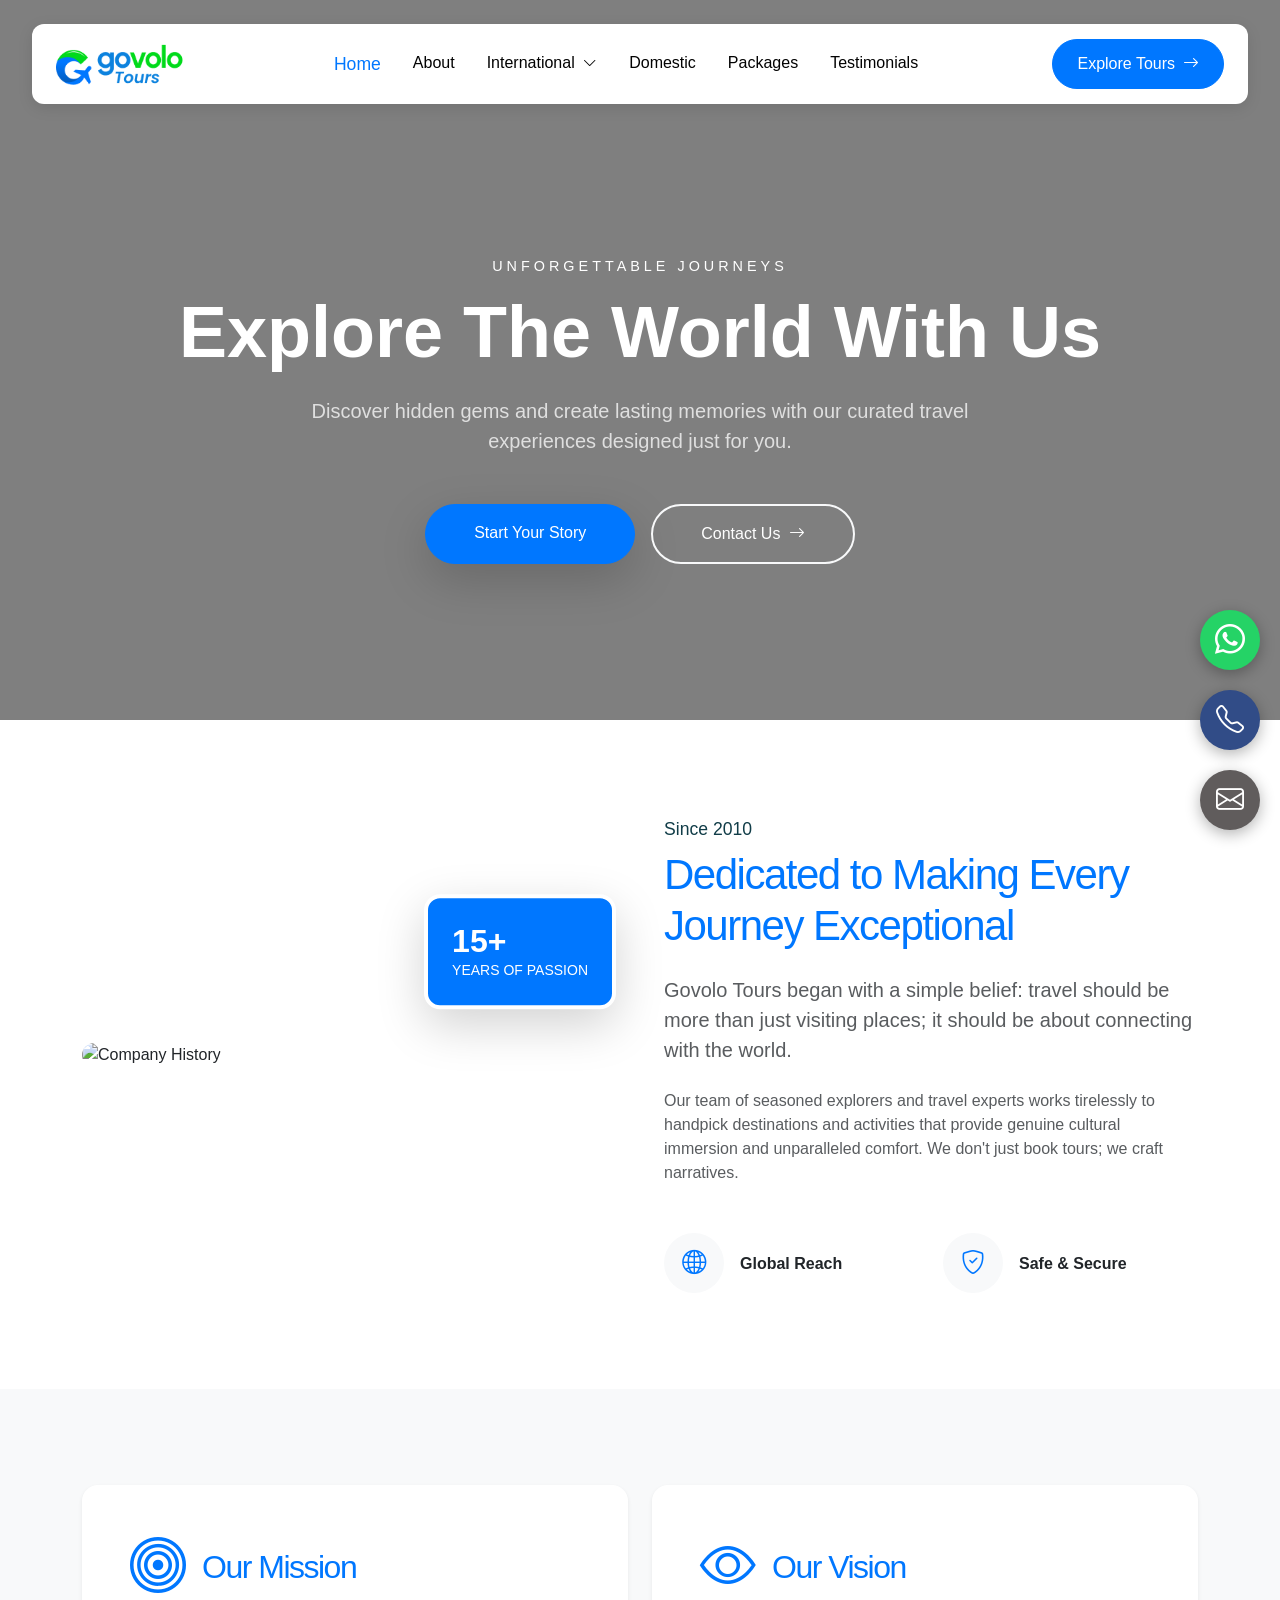
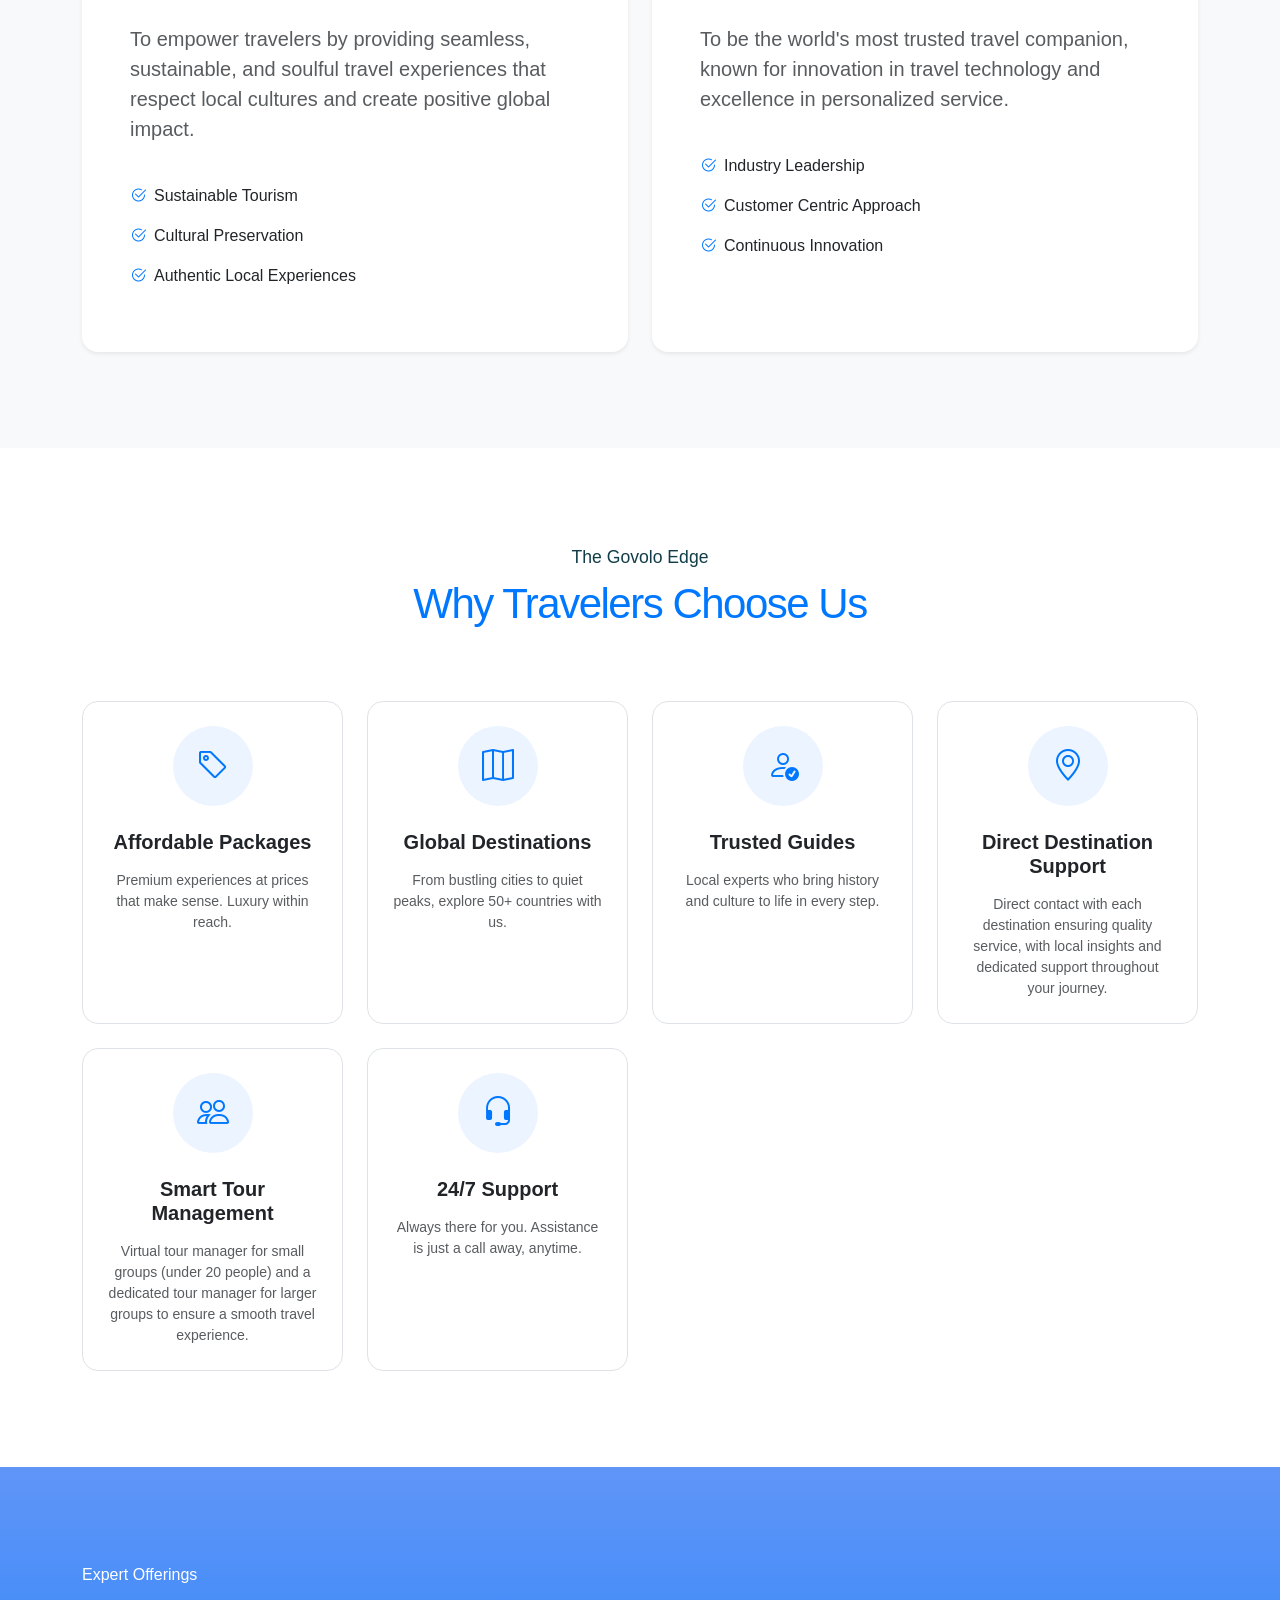
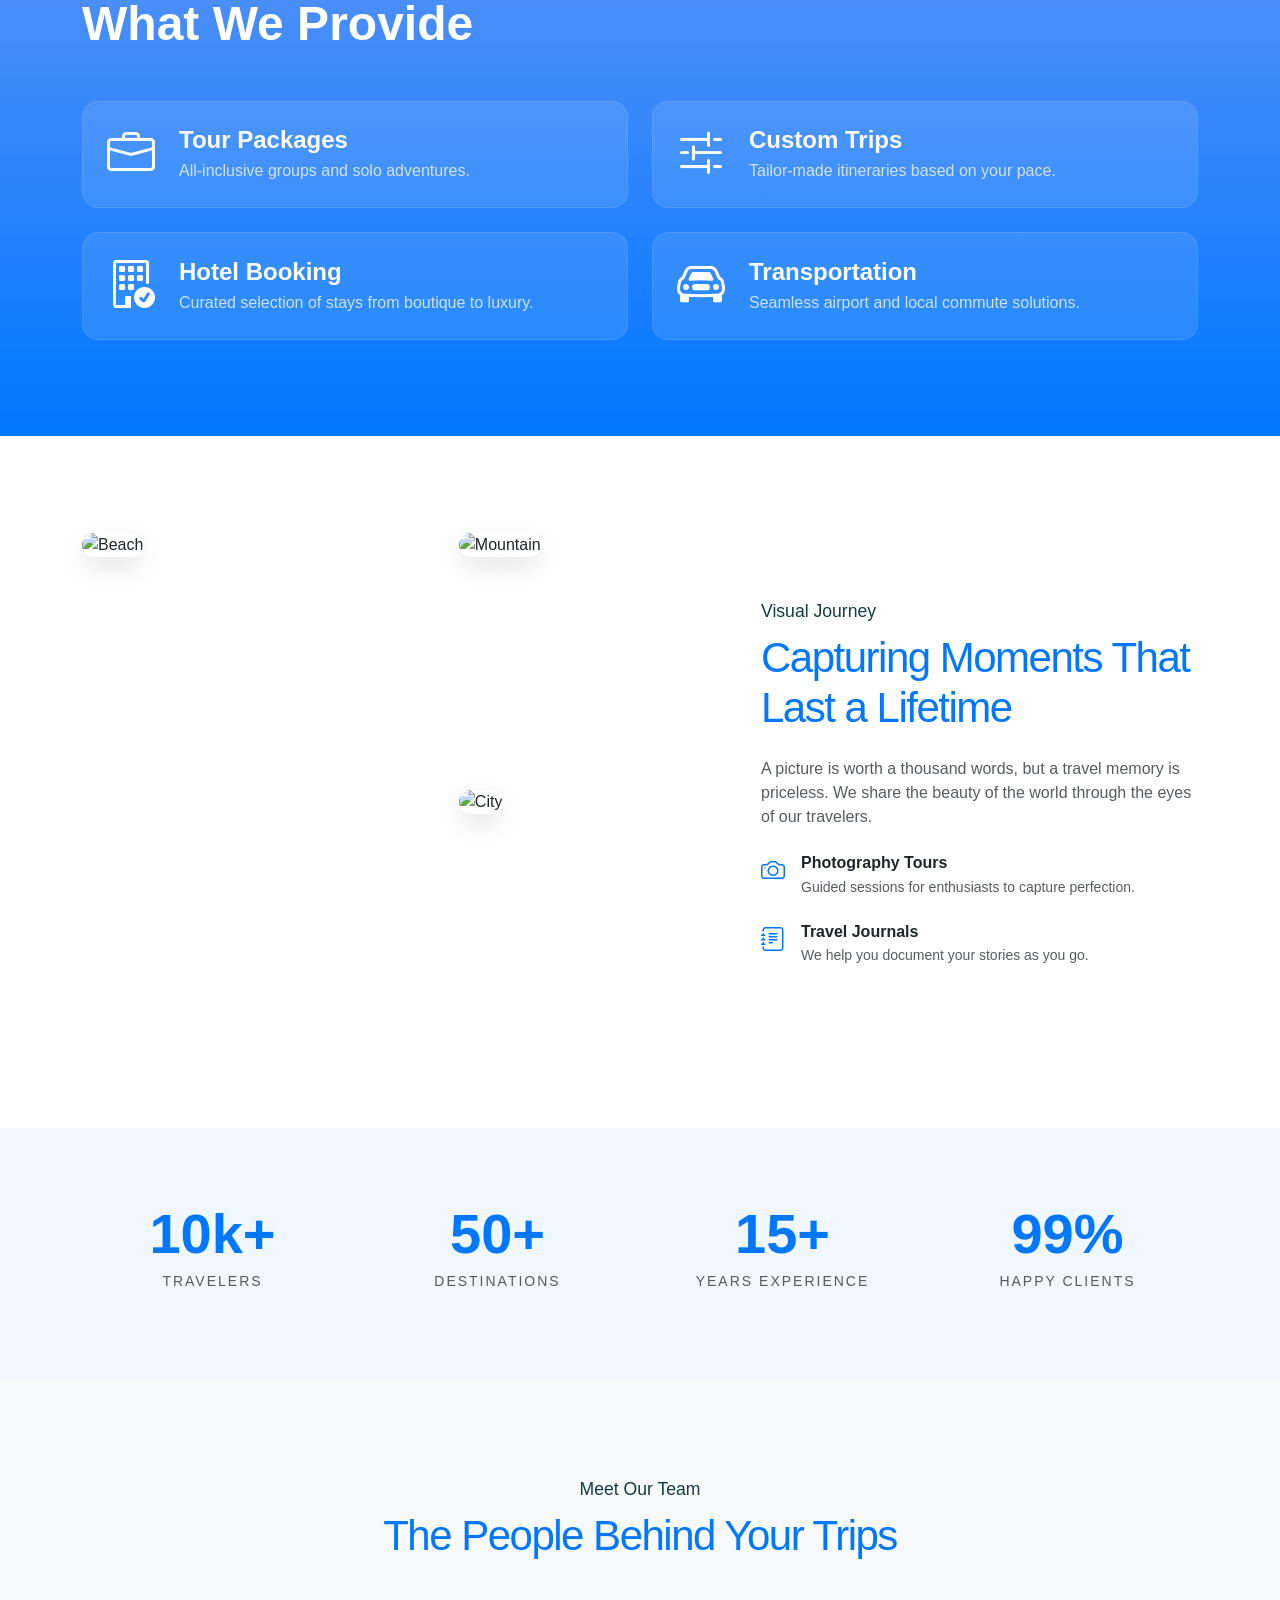
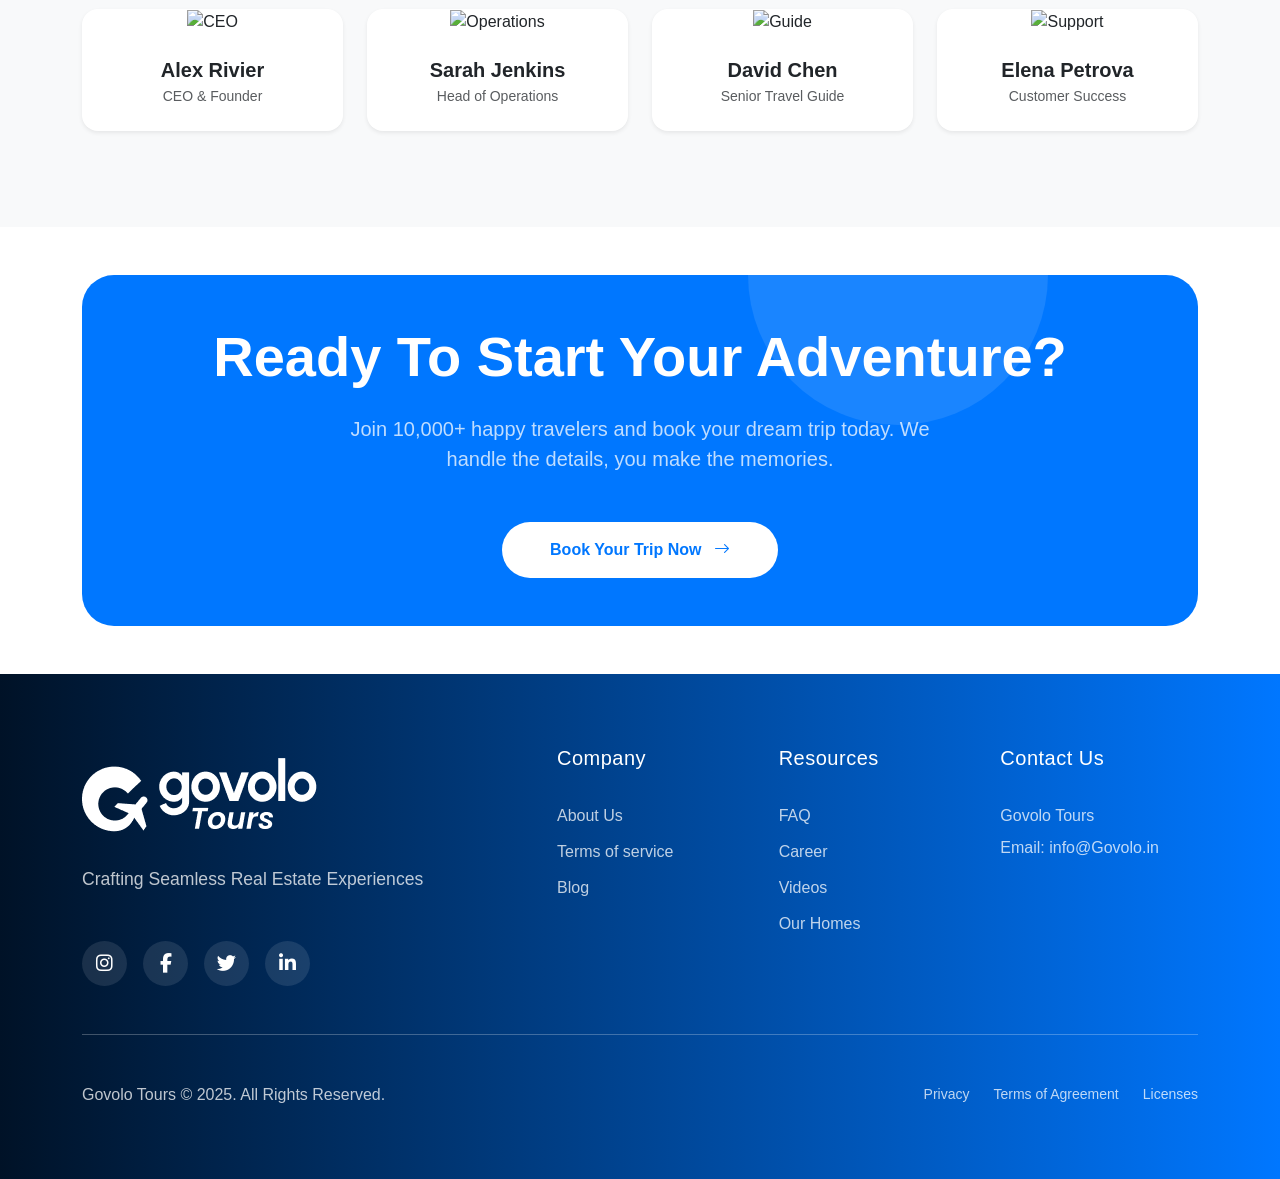
==== commit 3fd914fc: "update socail icon index3" ====
--- a/aboutus.html
+++ b/aboutus.html
@@ -24,17 +24,19 @@
 <body>
 
 
-    <a href="" target="_blank" rel="noopener noreferrer" class="whatsapp-float">
-    <i class="bi bi-whatsapp"></i>
-</a>
-
-<a href="" target="_blank" rel="noopener noreferrer" class="telephone-float">
-    <i class="bi bi-telephone"></i>
-</a>
-
-<a href="mailto:[EMAIL_ADDRESS]" target="_blank" rel="noopener noreferrer" class="email-float">
-    <i class="bi bi-envelope"></i>
-</a>
+<div class="social-iconss">
+        <a href="" target="_blank" rel="noopener noreferrer" class="whatsapp-float">
+        <i class="bi bi-whatsapp"></i>
+    </a>
+
+    <a href="" target="_blank" rel="noopener noreferrer" class="telephone-float">
+        <i class="bi bi-telephone"></i>
+    </a>
+
+    <a href="mailto:[EMAIL_ADDRESS]" target="_blank" rel="noopener noreferrer" class="email-float">
+        <i class="bi bi-envelope"></i>
+    </a>
+</div>
 
 
     <!-- Desktop & Mobile Navbar -->
--- a/style.css
+++ b/style.css
@@ -446,7 +446,7 @@
 
 /* ===== Hero Section ===== */
 .hero-section {
-    min-height: 100svh;
+    min-height: 100svh !important;
 }
 
 .hero-content-box {
@@ -2801,16 +2801,26 @@
 
 
 
-
-
-
-
-
-.whatsapp-float {
+.social-iconss{
+    /* border: 2px solid red; */
     position: fixed;
     top: 80%;
     right: 20px;
     transform: translateY(-50%);
+        z-index: 1000;
+
+    transition: all 0.3s ease;
+    display: flex;
+    flex-direction: column;
+    gap: 20px;
+}
+
+
+
+
+
+.whatsapp-float {
+
 
     width: 60px;
     height: 60px;
@@ -2833,7 +2843,7 @@
 
 .whatsapp-float:hover {
     background-color: #1ebe5d;
-    transform: translateY(-50%) scale(1.1);
+    transform: translateY(-10%) scale(1.1);
     color: white;
 }
 
@@ -2862,10 +2872,8 @@
 
 
 .telephone-float {
-    position: fixed;
-    top: 91%;
-    right: 20px;
-    transform: translateY(-50%);
+ 
+
 
     width: 60px;
     height: 60px;
@@ -2888,7 +2896,7 @@
 
 .telephone-float:hover {
     background-color: #1e69be;
-    transform: translateY(-50%) scale(1.1);
+    transform: translateY(-10%) scale(1.1);
     color: white;
 }
 
@@ -2917,10 +2925,7 @@
 
 
 .email-float {
-    position: fixed;
-    top: 69%;
-    right: 20px;
-    transform: translateY(-50%);
+
 
     width: 60px;
     height: 60px;
@@ -2943,7 +2948,7 @@
 
 .email-float:hover {
     background-color: #adc0d5;
-    transform: translateY(-50%) scale(1.1);
+    transform: translateY(-10%) scale(1.1);
     color: white;
 }
 
@@ -2972,20 +2977,26 @@
 
 @media (max-width: 768px) {
 .whatsapp-float {
-    top: 84%;
-    right: 20px;
+width: 40px;
+    height: 40px;
+    font-size: 20px;
+
   
 }
 
 .telephone-float {
-    top: 93%;
-    right: 20px;
+width: 40px;
+    height: 40px;
+    font-size: 20px;
+
   
 }
 
 .email-float {
-    top: 75%;
-    right: 20px;
+width: 40px;
+    height: 40px;
+    font-size: 20px;
+
   
 }
 }
